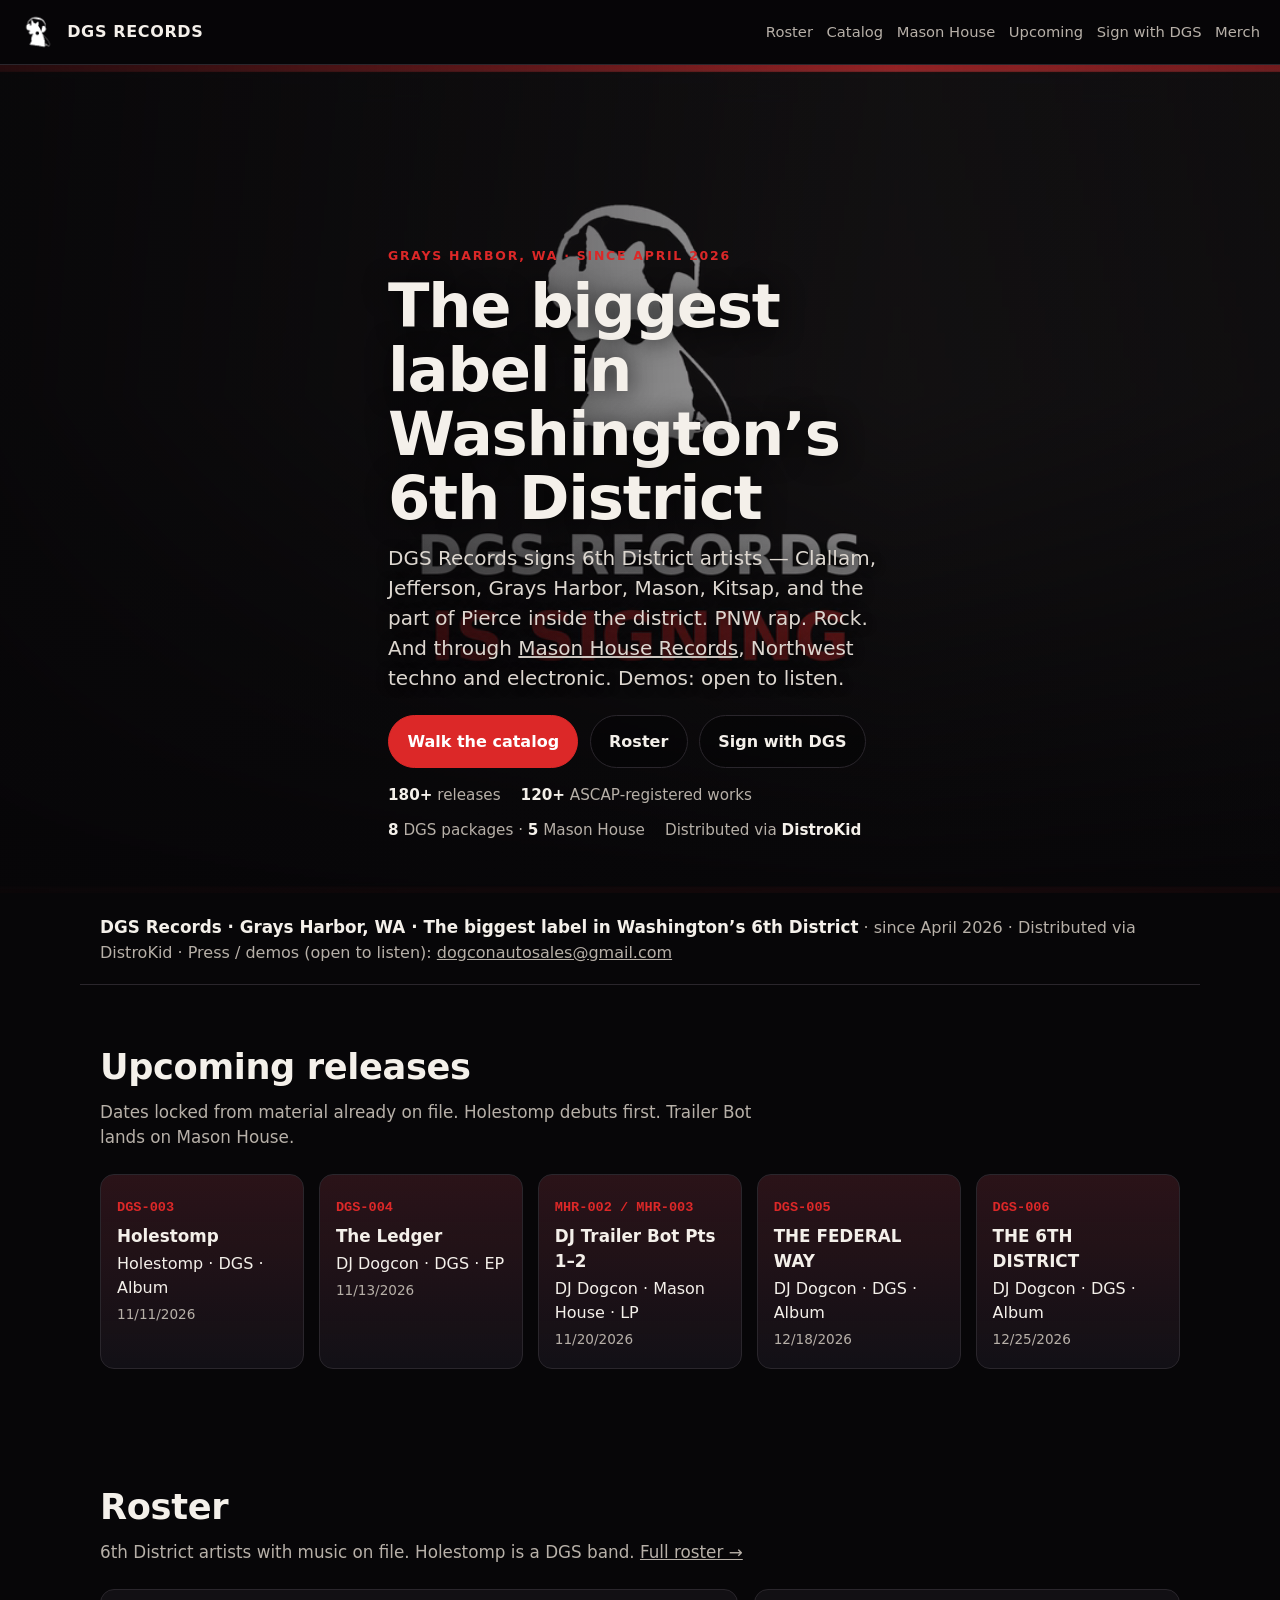
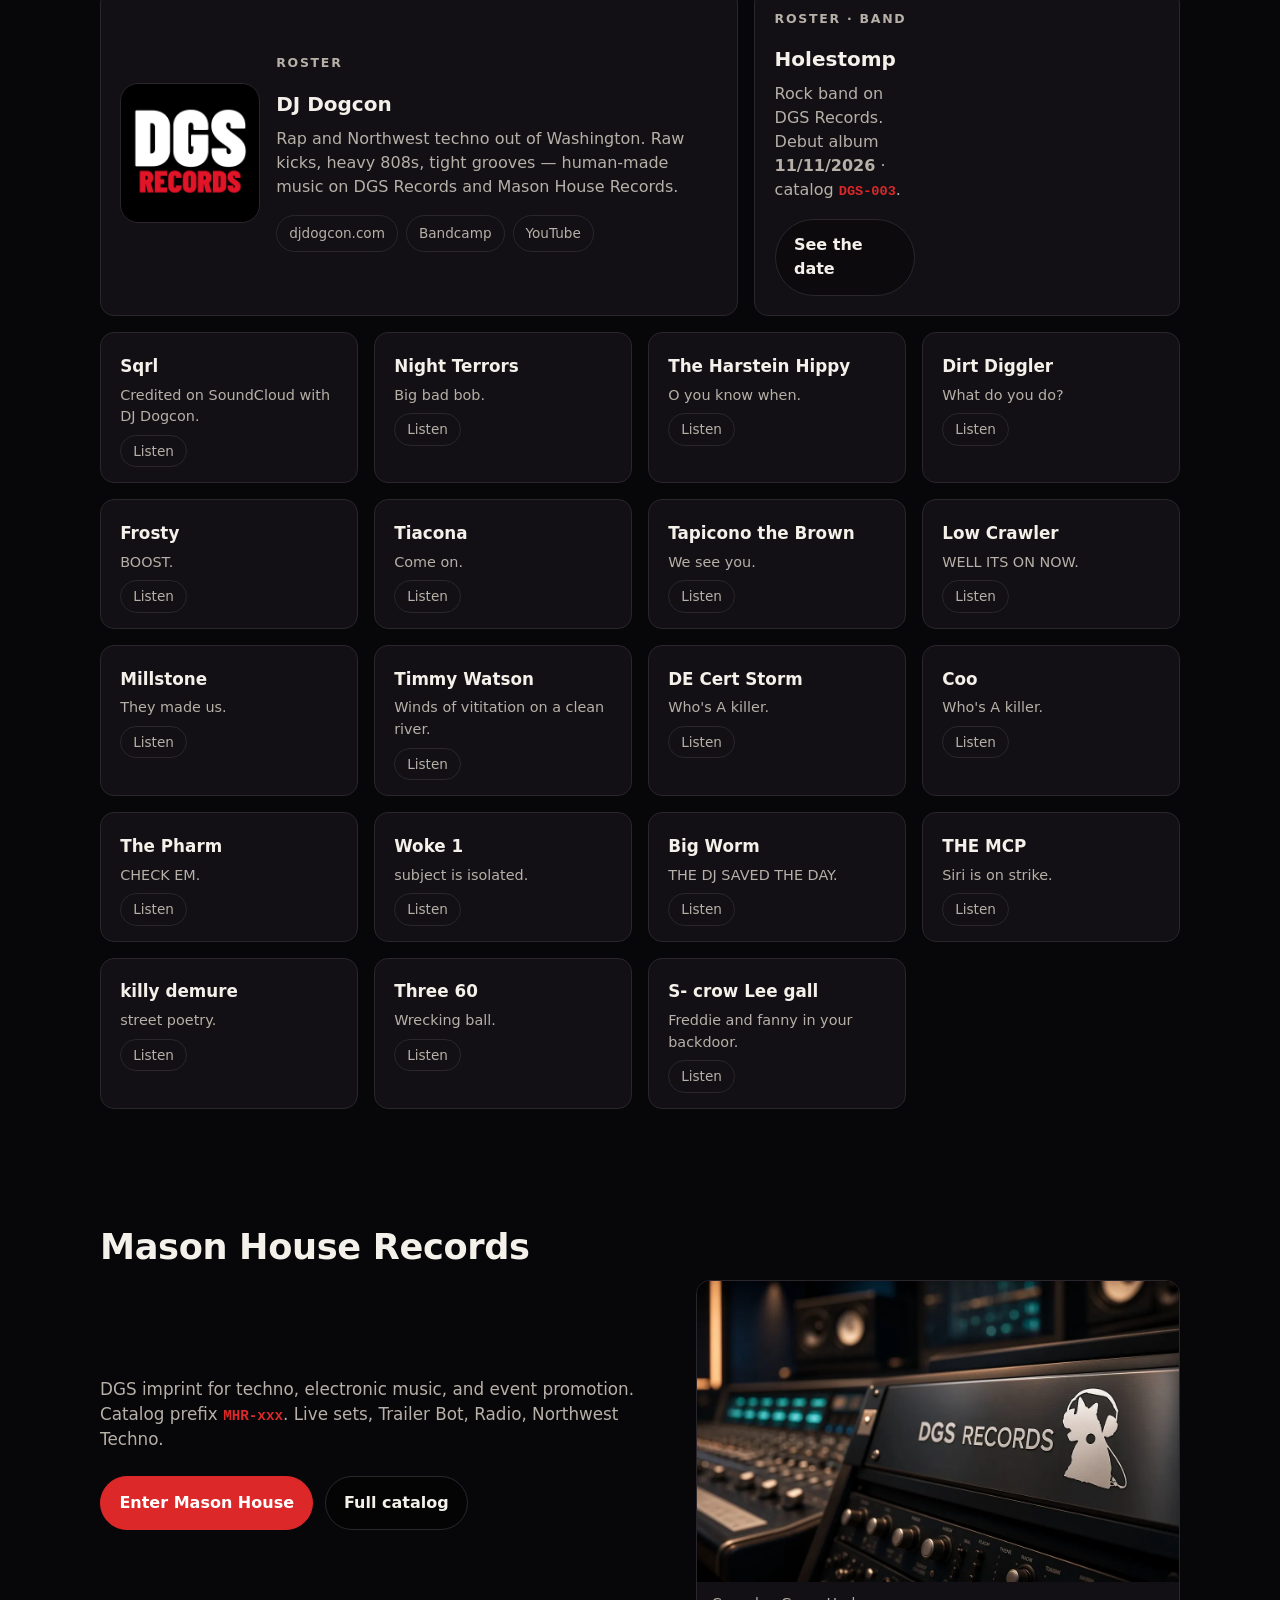
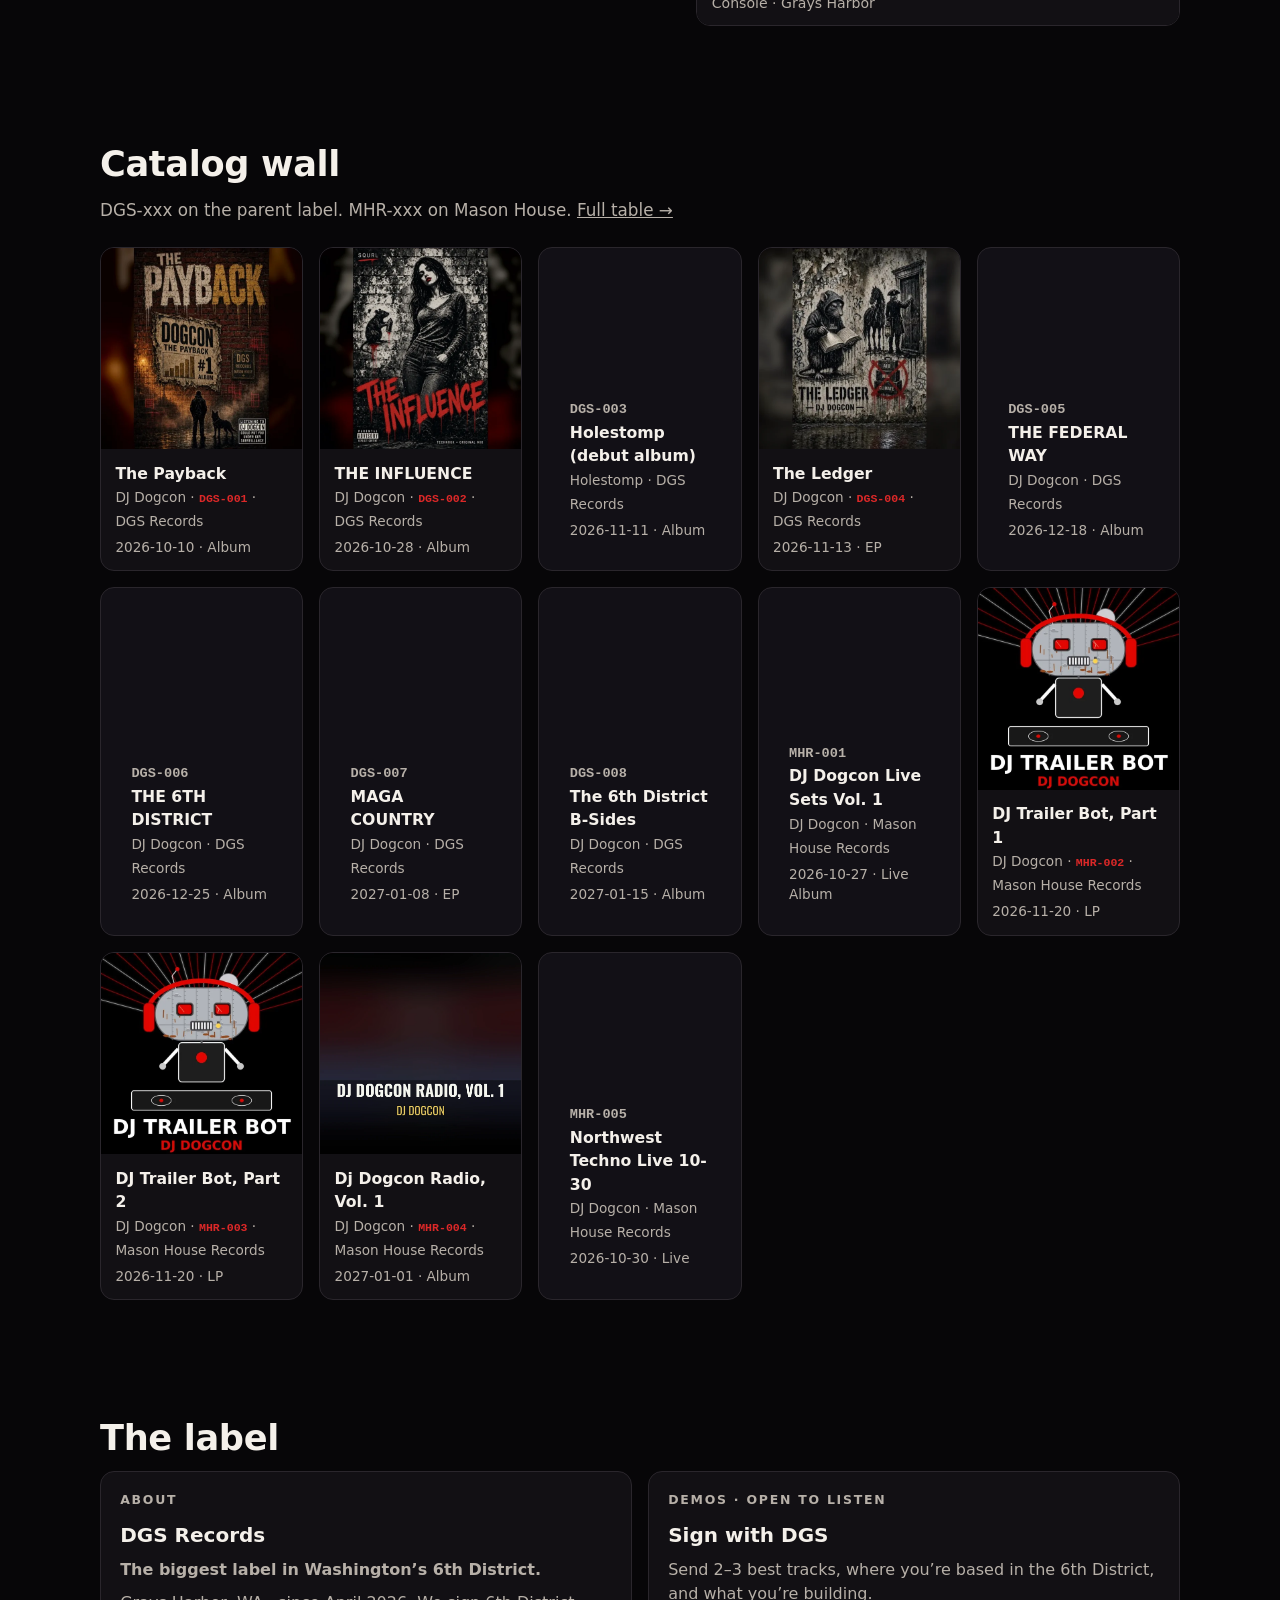
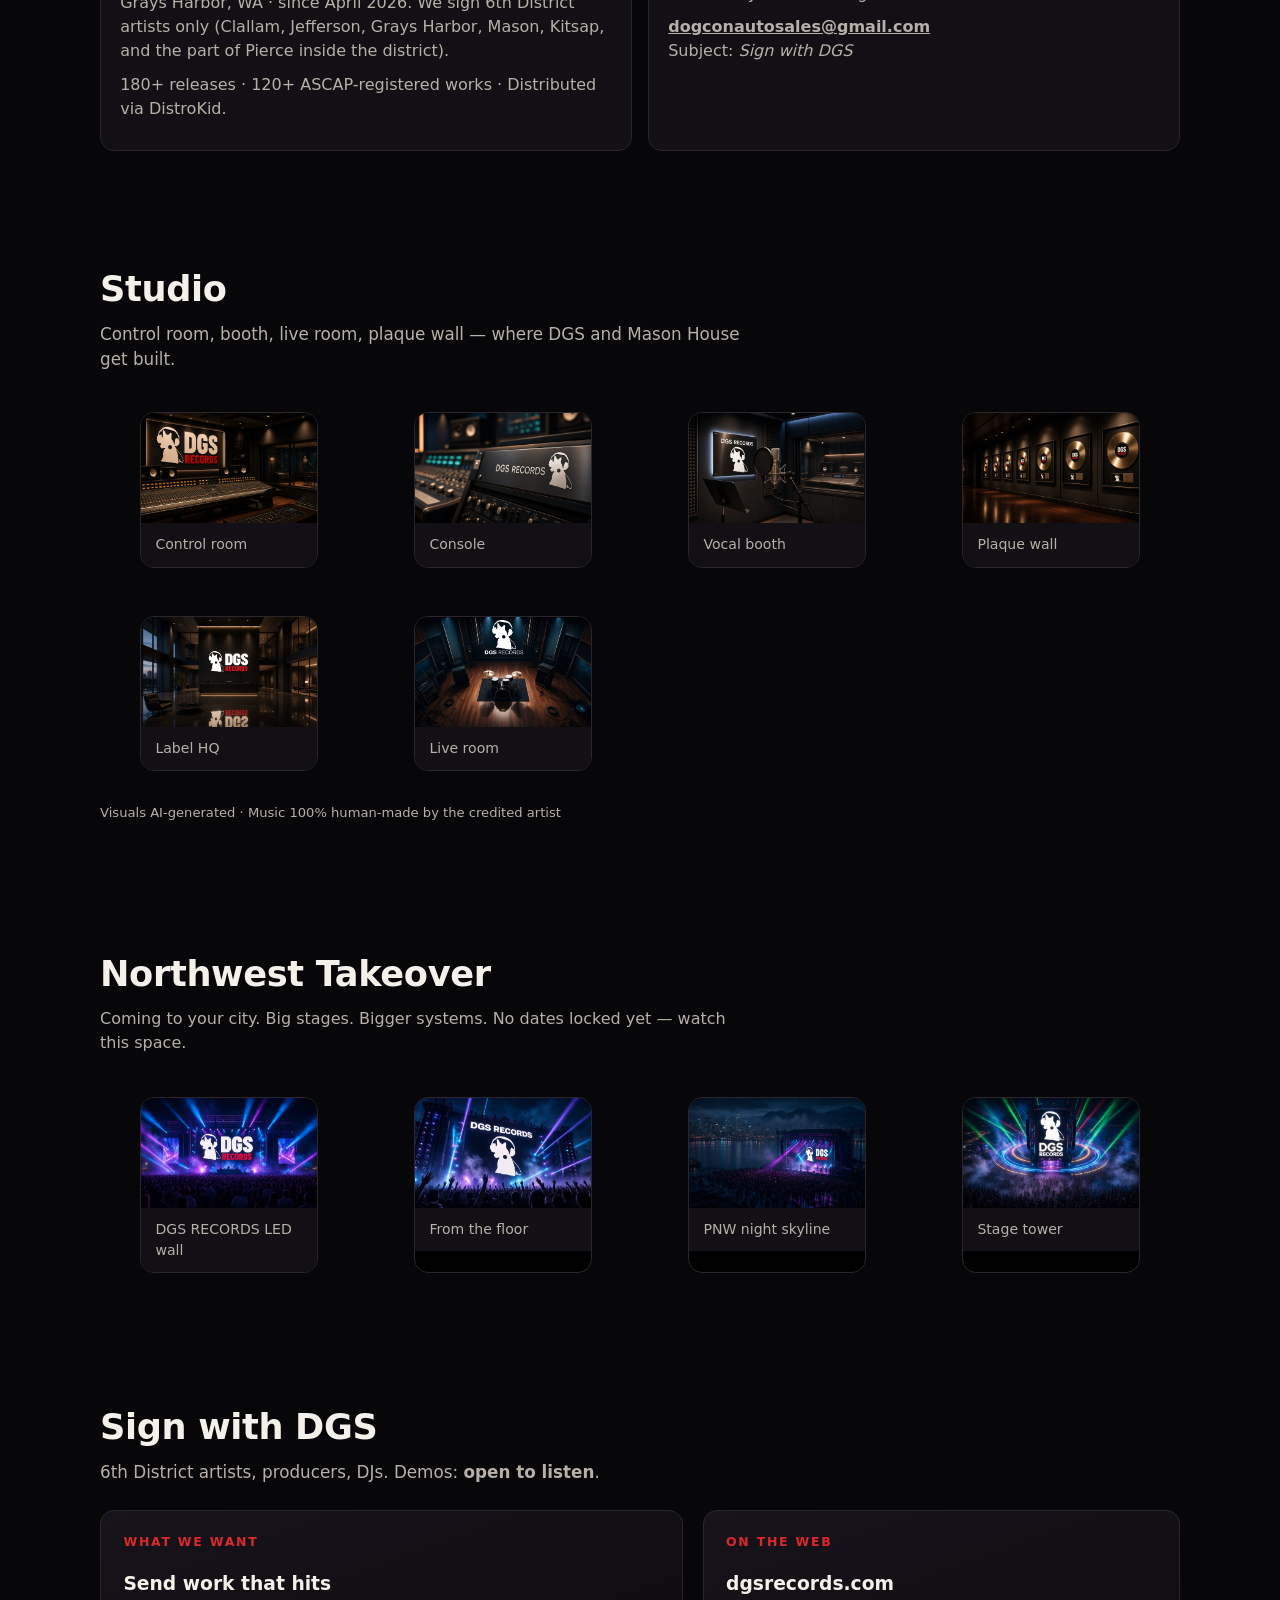
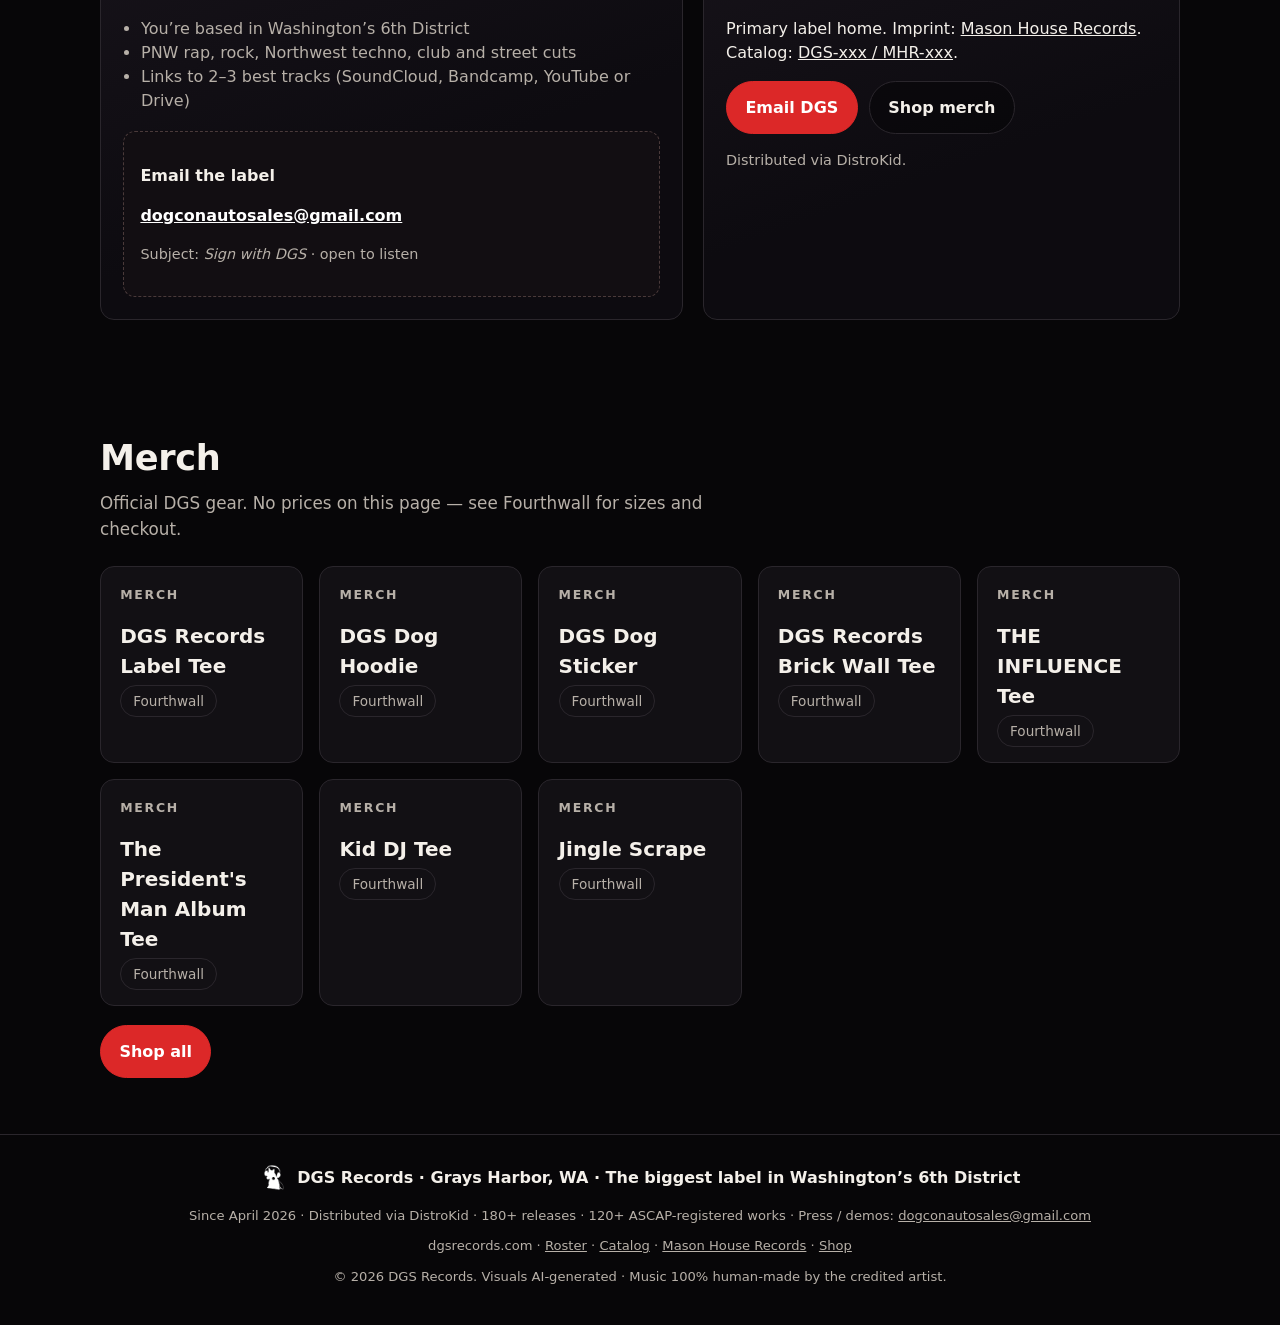
==== index.html @ d3c47e92 "Publish the v6 label site with roster, catalog, and Mason House. Replace the homepage, stylesheet, a" ====
<!doctype html>
<html lang="en">
<head>
<meta charset="utf-8">
<meta name="viewport" content="width=device-width,initial-scale=1">
<title>DGS Records · The Biggest Label in Washington&rsquo;s 6th District</title>
<meta name="description" content="DGS Records · Grays Harbor, WA · The biggest label in Washington's 6th District. Signs 6th District artists. Mason House Records imprint. Distributed via DistroKid. Demos: open to listen.">
<link rel="canonical" href="https://dgsrecords.com/">
<meta name="theme-color" content="#070608">
<link rel="icon" type="image/png" href="assets/brand/favicon.png">
<link rel="apple-touch-icon" href="assets/brand/apple-touch-icon.png">
<meta property="og:type" content="website">
<meta property="og:url" content="https://dgsrecords.com/">
<meta property="og:title" content="DGS Records · The Biggest Label in Washington's 6th District">
<meta property="og:description" content="Grays Harbor, WA. 6th District artists only. 180+ releases · 120+ ASCAP-registered works. Mason House Records imprint. Distributed via DistroKid.">
<meta property="og:image" content="https://dgsrecords.com/assets/studio/studio_01_control_room.webp">
<meta name="twitter:card" content="summary_large_image">
<meta name="twitter:title" content="DGS Records · The Biggest Label in Washington's 6th District">
<meta name="twitter:description" content="Holding down the 6th District. Distributed via DistroKid. Demos: open to listen.">
<meta name="twitter:image" content="https://dgsrecords.com/assets/studio/studio_01_control_room.webp">
<script type="application/ld+json">
{"@context":"https://schema.org","@type":"RecordLabel","name":"DGS Records","url":"https://dgsrecords.com/","logo":"https://dgsrecords.com/assets/brand/logo.png","foundingLocation":{"@type":"Place","name":"Grays Harbor, Washington, USA"},"foundingDate":"2026-04","description":"DGS Records · Grays Harbor, WA · The biggest label in Washington's 6th District. Signs 6th District artists. Distributed via DistroKid.","email":"dogconautosales@gmail.com","sameAs":["https://djdogcon.com/","https://djdogcon.bandcamp.com","https://www.youtube.com/@DJDogcon","https://dj-dogcon-shop.fourthwall.com/"]}
</script>
<link rel="stylesheet" href="style.css">
</head>
<body>
<a class="skip" href="#main">Skip to content</a>
<header class="top">
  <a class="brand" href="index.html#top"><img src="assets/brand/dog_mark.png" width="36" height="40" alt="">DGS RECORDS</a>
  <nav aria-label="Primary">
    <a href="roster.html">Roster</a>
    <a href="index.html#catalog">Catalog</a>
    <a href="mason-house.html">Mason House</a>
    <a href="index.html#upcoming">Upcoming</a>
    <a href="index.html#sign">Sign with DGS</a>
    <a href="index.html#merch">Merch</a>
  </nav>
</header>

<main id="main">
<section class="hero hero-studio" id="top" aria-label="DGS Records studio">
  <div class="hero-media">
    <img class="hero-still" src="assets/studio/studio_01_control_room.webp" alt="DGS Records control room" width="1280" height="720" fetchpriority="high">
    <video class="hero-video" poster="assets/studio/studio_01_control_room.webp" autoplay muted loop playsinline preload="none" aria-hidden="true">
      <source src="assets/hero/DGS_hero_takeover_9s.webm" type="video/webm">
      <source src="assets/hero/DGS_hero_takeover_9s.mp4" type="video/mp4">
    </video>
  </div>
  <div class="hero-shade"></div>
  <div class="hero-inner">
    <p class="kicker">Grays Harbor, WA · Since April 2026</p>
    <h1>The biggest label in Washington&rsquo;s 6th District</h1>
    <p class="lede">DGS Records signs 6th District artists — Clallam, Jefferson, Grays Harbor, Mason, Kitsap, and the part of Pierce inside the district. PNW rap. Rock. And through <a href="mason-house.html" style="color:inherit;text-decoration:underline">Mason House Records</a>, Northwest techno and electronic. Demos: open to listen.</p>
    <div class="btns">
      <a class="btn red" href="#catalog">Walk the catalog</a>
      <a class="btn" href="roster.html">Roster</a>
      <a class="btn" href="#sign">Sign with DGS</a>
    </div>
    <div class="stat-row">
      <span><b>180+</b> releases</span>
      <span><b>120+</b> ASCAP-registered works</span>
      <span><b>8</b> DGS packages · <b>5</b> Mason House</span>
      <span>Distributed via <b>DistroKid</b></span>
    </div>
  </div>
</section>

<p class="about-bar" id="about"><strong>DGS Records · Grays Harbor, WA · The biggest label in Washington&rsquo;s 6th District</strong> · since April 2026 · Distributed via DistroKid · Press / demos (open to listen): <a href="mailto:dogconautosales@gmail.com">dogconautosales@gmail.com</a></p>

<section id="upcoming">
  <h2 class="presence">Upcoming releases</h2>
  <p class="sub-big">Dates locked from material already on file. Holestomp debuts first. Trailer Bot lands on Mason House.</p>
  <div class="up-strip">
    <div class="up-card">
      <span class="cat-badge">DGS-003</span>
      <strong>Holestomp</strong>
      <span>Holestomp · DGS · Album</span>
      <span class="date">11/11/2026</span>
    </div>
    <div class="up-card">
      <span class="cat-badge">DGS-004</span>
      <strong>The Ledger</strong>
      <span>DJ Dogcon · DGS · EP</span>
      <span class="date">11/13/2026</span>
    </div>
    <div class="up-card">
      <span class="cat-badge">MHR-002 / MHR-003</span>
      <strong>DJ Trailer Bot Pts 1–2</strong>
      <span>DJ Dogcon · Mason House · LP</span>
      <span class="date">11/20/2026</span>
    </div>
    <div class="up-card">
      <span class="cat-badge">DGS-005</span>
      <strong>THE FEDERAL WAY</strong>
      <span>DJ Dogcon · DGS · Album</span>
      <span class="date">12/18/2026</span>
    </div>
    <div class="up-card">
      <span class="cat-badge">DGS-006</span>
      <strong>THE 6TH DISTRICT</strong>
      <span>DJ Dogcon · DGS · Album</span>
      <span class="date">12/25/2026</span>
    </div>
  </div>
</section>

<section id="roster">
  <h2 class="presence">Roster</h2>
  <p class="sub-big">6th District artists with music on file. Holestomp is a DGS band. <a href="roster.html">Full roster →</a></p>
  <div class="grid artists">
    <article class="card artist-feat">
      <img class="avatar" src="assets/brand/logo_dgs_records.png" width="140" height="140" alt="DGS Records mark">
      <div>
        <p class="kicker">Roster</p>
        <h3>DJ Dogcon</h3>
        <p>Rap and Northwest techno out of Washington. Raw kicks, heavy 808s, tight grooves — human-made music on DGS Records and Mason House Records.</p>
        <div class="chips">
          <a class="chip" href="https://djdogcon.com/" target="_blank" rel="noopener">djdogcon.com</a>
          <a class="chip" href="https://djdogcon.bandcamp.com" target="_blank" rel="noopener">Bandcamp</a>
          <a class="chip" href="https://www.youtube.com/@DJDogcon" target="_blank" rel="noopener">YouTube</a>
        </div>
      </div>
    </article>
    <article class="card artist-feat">
      <div>
        <p class="kicker">Roster · Band</p>
        <h3>Holestomp</h3>
        <p>Rock band on DGS Records. Debut album <strong>11/11/2026</strong> · catalog <code>DGS-003</code>.</p>
        <a class="btn" href="#upcoming">See the date</a>
      </div>
    </article>
  </div>
  <div class="roster-grid" style="margin-top:1rem">
    <article class="card roster-mini">
      <h3>Sqrl</h3>
      <p class="track">Credited on SoundCloud with DJ Dogcon.</p>
      <a class="chip" href="https://soundcloud.com/dogconleon/aint-no-party-like-a-dogcon" target="_blank" rel="noopener">Listen</a>
    </article>
    <article class="card roster-mini">
      <h3>Night Terrors</h3>
      <p class="track">Big bad bob.</p>
      <a class="chip" href="https://soundcloud.com/dogconleon/big-bad-bob" target="_blank" rel="noopener">Listen</a>
    </article>
    <article class="card roster-mini">
      <h3>The Harstein Hippy</h3>
      <p class="track">O you know when.</p>
      <a class="chip" href="https://soundcloud.com/dogconleon/o-you-know-when" target="_blank" rel="noopener">Listen</a>
    </article>
    <article class="card roster-mini">
      <h3>Dirt Diggler</h3>
      <p class="track">What do you do?</p>
      <a class="chip" href="https://soundcloud.com/dogconleon/what-do-you-do" target="_blank" rel="noopener">Listen</a>
    </article>
    <article class="card roster-mini">
      <h3>Frosty</h3>
      <p class="track">BOOST.</p>
      <a class="chip" href="https://soundcloud.com/dogconleon/boost" target="_blank" rel="noopener">Listen</a>
    </article>
    <article class="card roster-mini">
      <h3>Tiacona</h3>
      <p class="track">Come on.</p>
      <a class="chip" href="https://soundcloud.com/dogconleon/come-on" target="_blank" rel="noopener">Listen</a>
    </article>
    <article class="card roster-mini">
      <h3>Tapicono the Brown</h3>
      <p class="track">We see you.</p>
      <a class="chip" href="https://soundcloud.com/dogconleon/ive-watched-as-society-has" target="_blank" rel="noopener">Listen</a>
    </article>
    <article class="card roster-mini">
      <h3>Low Crawler</h3>
      <p class="track">WELL ITS ON NOW.</p>
      <a class="chip" href="https://soundcloud.com/dogconleon/well-its-on-now" target="_blank" rel="noopener">Listen</a>
    </article>
    <article class="card roster-mini">
      <h3>Millstone</h3>
      <p class="track">They made us.</p>
      <a class="chip" href="https://soundcloud.com/dogconleon/they-made-us" target="_blank" rel="noopener">Listen</a>
    </article>
    <article class="card roster-mini">
      <h3>Timmy Watson</h3>
      <p class="track">Winds of vititation on a clean river.</p>
      <a class="chip" href="https://soundcloud.com/dogconleon/winds-of-vititation-on-a-clean" target="_blank" rel="noopener">Listen</a>
    </article>
    <article class="card roster-mini">
      <h3>DE Cert Storm</h3>
      <p class="track">Who's A killer.</p>
      <a class="chip" href="https://soundcloud.com/dogconleon/who-s-a-killer" target="_blank" rel="noopener">Listen</a>
    </article>
    <article class="card roster-mini">
      <h3>Coo</h3>
      <p class="track">Who's A killer.</p>
      <a class="chip" href="https://soundcloud.com/dogconleon/who-s-a-killer" target="_blank" rel="noopener">Listen</a>
    </article>
    <article class="card roster-mini">
      <h3>The Pharm</h3>
      <p class="track">CHECK EM.</p>
      <a class="chip" href="https://soundcloud.com/dogconleon/check-em" target="_blank" rel="noopener">Listen</a>
    </article>
    <article class="card roster-mini">
      <h3>Woke 1</h3>
      <p class="track">subject is isolated.</p>
      <a class="chip" href="https://soundcloud.com/dogconleon/subject-is-isolated" target="_blank" rel="noopener">Listen</a>
    </article>
    <article class="card roster-mini">
      <h3>Big Worm</h3>
      <p class="track">THE DJ SAVED THE DAY.</p>
      <a class="chip" href="https://soundcloud.com/dogconleon/the-dj-saved-the-day" target="_blank" rel="noopener">Listen</a>
    </article>
    <article class="card roster-mini">
      <h3>THE MCP</h3>
      <p class="track">Siri is on strike.</p>
      <a class="chip" href="https://soundcloud.com/dogconleon/siri-is-on-strike" target="_blank" rel="noopener">Listen</a>
    </article>
    <article class="card roster-mini">
      <h3>killy demure</h3>
      <p class="track">street poetry.</p>
      <a class="chip" href="https://soundcloud.com/dogconleon/street-poetry" target="_blank" rel="noopener">Listen</a>
    </article>
    <article class="card roster-mini">
      <h3>Three 60</h3>
      <p class="track">Wrecking ball.</p>
      <a class="chip" href="https://soundcloud.com/dogconleon/wrecking-ball" target="_blank" rel="noopener">Listen</a>
    </article>
    <article class="card roster-mini">
      <h3>S- crow Lee gall</h3>
      <p class="track">Freddie and fanny in your backdoor.</p>
      <a class="chip" href="https://soundcloud.com/dogconleon/freddie-and-fanny-in-your" target="_blank" rel="noopener">Listen</a>
    </article>
  </div>
</section>

<section id="mason-house-teaser">
  <h2 class="presence">Mason House Records</h2>
  <div class="mhr-banner">
    <div>
      <p class="sub-big">DGS imprint for techno, electronic music, and event promotion. Catalog prefix <code>MHR-xxx</code>. Live sets, Trailer Bot, Radio, Northwest Techno.</p>
      <div class="btns">
        <a class="btn red" href="mason-house.html">Enter Mason House</a>
        <a class="btn" href="catalog.html">Full catalog</a>
      </div>
    </div>
    <figure class="shot" style="margin:0"><img src="assets/studio/studio_02_console.webp" width="1280" height="720" alt="DGS / Mason House console" loading="lazy"><figcaption>Console · Grays Harbor</figcaption></figure>
  </div>
</section>

<section id="catalog">
  <h2 class="presence">Catalog wall</h2>
  <p class="sub-big">DGS-xxx on the parent label. MHR-xxx on Mason House. <a href="catalog.html">Full table →</a></p>
  <div class="catalog-wall">
    <a class="release" href="https://djdogcon.com/" target="_blank" rel="noopener">
      <img src="assets/releases/the_payback.webp" width="600" height="600" alt="The Payback cover" loading="lazy">
      <div class="meta"><strong>The Payback</strong><span>DJ Dogcon · <code>DGS-001</code> · DGS Records</span><span class="date">2026-10-10 · Album</span></div>
    </a>
    <a class="release" href="https://djdogcon.com/" target="_blank" rel="noopener">
      <img src="assets/releases/the_influence.webp" width="600" height="600" alt="THE INFLUENCE cover" loading="lazy">
      <div class="meta"><strong>THE INFLUENCE</strong><span>DJ Dogcon · <code>DGS-002</code> · DGS Records</span><span class="date">2026-10-28 · Album</span></div>
    </a>
    <div class="release release-text">
      <div class="meta"><span class="cat-badge">DGS-003</span><strong>Holestomp (debut album)</strong><span>Holestomp · DGS Records</span><span class="date">2026-11-11 · Album</span></div>
    </div>
    <a class="release" href="https://djdogcon.com/" target="_blank" rel="noopener">
      <img src="assets/releases/the_ledger.webp" width="600" height="600" alt="The Ledger cover" loading="lazy">
      <div class="meta"><strong>The Ledger</strong><span>DJ Dogcon · <code>DGS-004</code> · DGS Records</span><span class="date">2026-11-13 · EP</span></div>
    </a>
    <div class="release release-text">
      <div class="meta"><span class="cat-badge">DGS-005</span><strong>THE FEDERAL WAY</strong><span>DJ Dogcon · DGS Records</span><span class="date">2026-12-18 · Album</span></div>
    </div>
    <div class="release release-text">
      <div class="meta"><span class="cat-badge">DGS-006</span><strong>THE 6TH DISTRICT</strong><span>DJ Dogcon · DGS Records</span><span class="date">2026-12-25 · Album</span></div>
    </div>
    <div class="release release-text">
      <div class="meta"><span class="cat-badge">DGS-007</span><strong>MAGA COUNTRY</strong><span>DJ Dogcon · DGS Records</span><span class="date">2027-01-08 · EP</span></div>
    </div>
    <div class="release release-text">
      <div class="meta"><span class="cat-badge">DGS-008</span><strong>The 6th District B-Sides</strong><span>DJ Dogcon · DGS Records</span><span class="date">2027-01-15 · Album</span></div>
    </div>
    <div class="release release-text">
      <div class="meta"><span class="cat-badge">MHR-001</span><strong>DJ Dogcon Live Sets Vol. 1</strong><span>DJ Dogcon · Mason House Records</span><span class="date">2026-10-27 · Live Album</span></div>
    </div>
    <a class="release" href="https://djdogcon.com/" target="_blank" rel="noopener">
      <img src="assets/releases/trailer_bot.webp" width="600" height="600" alt="DJ Trailer Bot, Part 1 cover" loading="lazy">
      <div class="meta"><strong>DJ Trailer Bot, Part 1</strong><span>DJ Dogcon · <code>MHR-002</code> · Mason House Records</span><span class="date">2026-11-20 · LP</span></div>
    </a>
    <a class="release" href="https://djdogcon.com/" target="_blank" rel="noopener">
      <img src="assets/releases/trailer_bot.webp" width="600" height="600" alt="DJ Trailer Bot, Part 2 cover" loading="lazy">
      <div class="meta"><strong>DJ Trailer Bot, Part 2</strong><span>DJ Dogcon · <code>MHR-003</code> · Mason House Records</span><span class="date">2026-11-20 · LP</span></div>
    </a>
    <a class="release" href="https://djdogcon.com/" target="_blank" rel="noopener">
      <img src="assets/releases/radio_vol1.webp" width="600" height="600" alt="Dj Dogcon Radio, Vol. 1 cover" loading="lazy">
      <div class="meta"><strong>Dj Dogcon Radio, Vol. 1</strong><span>DJ Dogcon · <code>MHR-004</code> · Mason House Records</span><span class="date">2027-01-01 · Album</span></div>
    </a>
    <div class="release release-text">
      <div class="meta"><span class="cat-badge">MHR-005</span><strong>Northwest Techno Live 10-30</strong><span>DJ Dogcon · Mason House Records</span><span class="date">2026-10-30 · Live</span></div>
    </div>
  </div>
</section>

<section id="label">
  <h2 class="presence">The label</h2>
  <div class="proof">
    <div class="card">
      <p class="kicker">About</p>
      <h3>DGS Records</h3>
      <p><strong>The biggest label in Washington&rsquo;s 6th District.</strong></p>
      <p>Grays Harbor, WA · since April 2026. We sign 6th District artists only (Clallam, Jefferson, Grays Harbor, Mason, Kitsap, and the part of Pierce inside the district).</p>
      <p>180+ releases · 120+ ASCAP-registered works · Distributed via DistroKid.</p>
    </div>
    <div class="card">
      <p class="kicker">Demos · open to listen</p>
      <h3>Sign with DGS</h3>
      <p>Send 2–3 best tracks, where you&rsquo;re based in the 6th District, and what you&rsquo;re building.</p>
      <p><a href="mailto:dogconautosales@gmail.com?subject=Sign%20with%20DGS"><strong>dogconautosales@gmail.com</strong></a><br>Subject: <em>Sign with DGS</em></p>
    </div>
  </div>
</section>

<section id="studio">
  <h2 class="presence">Studio</h2>
  <p class="sub-big">Control room, booth, live room, plaque wall — where DGS and Mason House get built.</p>
  <div class="grid studio-grid">
    <figure class="shot"><img src="assets/studio/studio_01_control_room.webp" width="1280" height="720" alt="DGS Records control room" loading="lazy"><figcaption>Control room</figcaption></figure>
    <figure class="shot"><img src="assets/studio/studio_02_console.webp" width="1280" height="720" alt="Mixing console" loading="lazy"><figcaption>Console</figcaption></figure>
    <figure class="shot"><img src="assets/studio/studio_03_vocal_booth.webp" width="1280" height="720" alt="Vocal booth" loading="lazy"><figcaption>Vocal booth</figcaption></figure>
    <figure class="shot"><img src="assets/studio/studio_04_plaque_wall.webp" width="1280" height="720" alt="Plaque wall" loading="lazy"><figcaption>Plaque wall</figcaption></figure>
    <figure class="shot"><img src="assets/studio/studio_05_label_hq.webp" width="1280" height="720" alt="Label HQ" loading="lazy"><figcaption>Label HQ</figcaption></figure>
    <figure class="shot"><img src="assets/studio/studio_06_live_room.webp" width="1280" height="720" alt="Live room" loading="lazy"><figcaption>Live room</figcaption></figure>
  </div>
  <p class="tiny note" style="margin-top:1rem">Visuals AI-generated · Music 100% human-made by the credited artist</p>
</section>

<section id="shows">
  <h2>Northwest Takeover</h2>
  <p class="sub">Coming to your city. Big stages. Bigger systems. No dates locked yet — watch this space.</p>
  <div class="grid show-grid">
    <figure class="shot"><img src="assets/stage/stage_01_led_wall.webp" width="960" height="540" alt="DGS RECORDS LED wall" loading="lazy"><figcaption>DGS RECORDS LED wall</figcaption></figure>
    <figure class="shot"><img src="assets/stage/stage_02_crowd_up.webp" width="960" height="540" alt="Crowd looking up at DGS stage" loading="lazy"><figcaption>From the floor</figcaption></figure>
    <figure class="shot"><img src="assets/stage/stage_03_pnw_skyline.webp" width="960" height="540" alt="PNW night skyline" loading="lazy"><figcaption>PNW night skyline</figcaption></figure>
    <figure class="shot"><img src="assets/stage/stage_04_tower.webp" width="960" height="540" alt="Stage tower" loading="lazy"><figcaption>Stage tower</figcaption></figure>
  </div>
</section>

<section id="sign">
  <h2 class="presence">Sign with DGS</h2>
  <p class="sub-big">6th District artists, producers, DJs. Demos: <strong>open to listen</strong>.</p>
  <div class="sign">
    <div class="sign-panel">
      <p class="kicker">What we want</p>
      <h3>Send work that hits</h3>
      <ul>
        <li>You&rsquo;re based in Washington&rsquo;s 6th District</li>
        <li>PNW rap, rock, Northwest techno, club and street cuts</li>
        <li>Links to 2–3 best tracks (SoundCloud, Bandcamp, YouTube or Drive)</li>
      </ul>
      <div class="contact-box">
        <p><strong>Email the label</strong></p>
        <p><a href="mailto:dogconautosales@gmail.com?subject=Sign%20with%20DGS">dogconautosales@gmail.com</a></p>
        <p class="note">Subject: <em>Sign with DGS</em> · open to listen</p>
      </div>
    </div>
    <div class="sign-panel">
      <p class="kicker">On the web</p>
      <h3>dgsrecords.com</h3>
      <p>Primary label home. Imprint: <a href="mason-house.html">Mason House Records</a>. Catalog: <a href="catalog.html">DGS-xxx / MHR-xxx</a>.</p>
      <div class="btns">
        <a class="btn red" href="mailto:dogconautosales@gmail.com?subject=Sign%20with%20DGS">Email DGS</a>
        <a class="btn" href="https://dj-dogcon-shop.fourthwall.com/collections/all" target="_blank" rel="noopener">Shop merch</a>
      </div>
      <p class="note" style="margin-top:1rem">Distributed via DistroKid.</p>
    </div>
  </div>
</section>

<section id="merch">
  <h2 class="presence">Merch</h2>
  <p class="sub-big">Official DGS gear. No prices on this page — see Fourthwall for sizes and checkout.</p>
  <div class="merch-grid">
    <a class="card merch-card" href="https://dj-dogcon-shop.fourthwall.com/products/dgs-records-label-tee" target="_blank" rel="noopener">
      <p class="kicker">Merch</p>
      <h3>DGS Records Label Tee</h3>
      <span class="chip">Fourthwall</span>
    </a>
    <a class="card merch-card" href="https://dj-dogcon-shop.fourthwall.com/products/dgs-dog-hoodie" target="_blank" rel="noopener">
      <p class="kicker">Merch</p>
      <h3>DGS Dog Hoodie</h3>
      <span class="chip">Fourthwall</span>
    </a>
    <a class="card merch-card" href="https://dj-dogcon-shop.fourthwall.com/products/dgs-dog-sticker" target="_blank" rel="noopener">
      <p class="kicker">Merch</p>
      <h3>DGS Dog Sticker</h3>
      <span class="chip">Fourthwall</span>
    </a>
    <a class="card merch-card" href="https://dj-dogcon-shop.fourthwall.com/products/dgs-records-brick-wall-tee" target="_blank" rel="noopener">
      <p class="kicker">Merch</p>
      <h3>DGS Records Brick Wall Tee</h3>
      <span class="chip">Fourthwall</span>
    </a>
    <a class="card merch-card" href="https://dj-dogcon-shop.fourthwall.com/products/the-influence-tee" target="_blank" rel="noopener">
      <p class="kicker">Merch</p>
      <h3>THE INFLUENCE Tee</h3>
      <span class="chip">Fourthwall</span>
    </a>
    <a class="card merch-card" href="https://dj-dogcon-shop.fourthwall.com/products/the-presidents-man-album-tee" target="_blank" rel="noopener">
      <p class="kicker">Merch</p>
      <h3>The President's Man Album Tee</h3>
      <span class="chip">Fourthwall</span>
    </a>
    <a class="card merch-card" href="https://dj-dogcon-shop.fourthwall.com/products/kid-dj-tee" target="_blank" rel="noopener">
      <p class="kicker">Merch</p>
      <h3>Kid DJ Tee</h3>
      <span class="chip">Fourthwall</span>
    </a>
    <a class="card merch-card" href="https://dj-dogcon-shop.fourthwall.com/products/jingle-scrape" target="_blank" rel="noopener">
      <p class="kicker">Merch</p>
      <h3>Jingle Scrape</h3>
      <span class="chip">Fourthwall</span>
    </a>
  </div>
  <div class="btns" style="margin-top:1.2rem">
    <a class="btn red" href="https://dj-dogcon-shop.fourthwall.com/collections/all" target="_blank" rel="noopener">Shop all</a>
  </div>
</section>
</main>
<footer>
  <div class="foot-inner">
    <div class="foot-brand"><img src="assets/brand/dog_mark.png" width="28" height="31" alt="">DGS Records · Grays Harbor, WA · The biggest label in Washington&rsquo;s 6th District</div>
    <div class="tiny">Since April 2026 · Distributed via DistroKid · 180+ releases · 120+ ASCAP-registered works · Press / demos: <a href="mailto:dogconautosales@gmail.com">dogconautosales@gmail.com</a></div>
    <div class="tiny">dgsrecords.com · <a href="roster.html">Roster</a> · <a href="catalog.html">Catalog</a> · <a href="mason-house.html">Mason House Records</a> · <a href="https://dj-dogcon-shop.fourthwall.com/collections/all" target="_blank" rel="noopener">Shop</a></div>
    <div class="tiny">© 2026 DGS Records. Visuals AI-generated · Music 100% human-made by the credited artist.</div>
  </div>
</footer>
<script>
(function(){
  var v=document.querySelector('.hero-video');
  var still=document.querySelector('.hero-still');
  if(!v){return;}
  var reduce=window.matchMedia&&window.matchMedia('(prefers-reduced-motion: reduce)').matches;
  if(reduce){v.removeAttribute('autoplay');v.pause();v.hidden=true;return;}
  function showVid(){v.style.opacity='1'; if(still) still.style.opacity='0';}
  v.style.opacity='0';
  v.style.transition='opacity .5s ease';
  if(still){still.style.transition='opacity .5s ease';}
  v.addEventListener('playing', showVid);
  v.addEventListener('error', function(){v.hidden=true;});
  var p=v.play(); if(p&&p.catch) p.catch(function(){});
})();
</script>
</body>
</html>
---- style.css ----
:root{
  --bg:#070608;--panel:#121014;--ink:#f4f0ea;--muted:#b7b0a8;--red:#dc2828;--line:#2a262c;
  --max:1120px;--radius:14px;
}
*{box-sizing:border-box}html{scroll-behavior:smooth}
body{margin:0;font-family:system-ui,-apple-system,Segoe UI,Roboto,Helvetica,Arial,sans-serif;background:var(--bg);color:var(--ink);line-height:1.5}
img{max-width:100%;height:auto;display:block}
a{color:inherit}
.skip{position:absolute;left:-999px;top:auto;width:1px;height:1px;overflow:hidden}
.skip:focus{left:1rem;top:1rem;width:auto;height:auto;padding:.6rem 1rem;background:var(--red);z-index:100;border-radius:8px}
.top{position:sticky;top:0;z-index:50;display:flex;align-items:center;justify-content:space-between;gap:1rem;padding:.75rem 1.25rem;background:rgba(7,6,8,.92);backdrop-filter:blur(10px);border-bottom:1px solid var(--line)}
.brand{display:flex;align-items:center;gap:.7rem;text-decoration:none;font-weight:800;letter-spacing:.04em}
.brand img{width:36px;height:40px;object-fit:contain}
nav{display:flex;flex-wrap:wrap;gap:.85rem;font-size:.92rem}
nav a{text-decoration:none;color:var(--muted)}nav a:hover,nav a:focus{color:var(--ink)}

/* Full-bleed hero: edge to edge, no boxed frame */
.hero{
  position:relative;
  width:100%;
  margin:0;
  min-height:min(92vh,920px);
  display:grid;
  align-items:end;
  overflow:hidden;
  border:0;
  border-radius:0;
  padding:0;
  background:#000;
}
.hero-media{
  position:absolute;inset:0;z-index:0;
  width:100%;height:100%;
  background:#000 url('assets/hero/hero_nologo_1920x1080.webp') center/cover no-repeat;
}
.hero-media .hero-still{display:none} /* CSS background is the still; avoids img letterboxing */
.hero-media video{
  position:absolute;inset:0;
  width:100%!important;height:100%!important;
  max-width:none!important;max-height:none!important;
  object-fit:cover;object-position:center 40%;
  display:block;border:0;
}
.hero-shade{
  position:absolute;inset:0;z-index:1;
  background:
    linear-gradient(90deg,rgba(7,6,8,.82) 0%,rgba(7,6,8,.45) 42%,rgba(7,6,8,.15) 70%,rgba(7,6,8,.35) 100%),
    linear-gradient(180deg,rgba(7,6,8,.2) 0%,rgba(7,6,8,.15) 40%,rgba(7,6,8,.92) 100%);
}
.hero-inner{
  position:relative;z-index:2;
  width:min(var(--max),100%);
  margin:0 auto;
  padding:6rem 1.25rem 3.2rem;
  max-width:34rem; /* keep copy on the dark left, clear of stage center */
}
.kicker{color:var(--red);font-weight:700;letter-spacing:.14em;text-transform:uppercase;font-size:.78rem;margin:0 0 .6rem}
.hero h1{
  font-size:clamp(2rem,5.2vw,3.4rem);
  line-height:1.02;
  margin:0 0 .75rem;
  letter-spacing:-.02em;
  text-shadow:0 2px 24px rgba(0,0,0,.75);
}
.hero .lede{max-width:32rem;color:#ddd7d0;font-size:1.05rem;margin:0 0 1.4rem;text-shadow:0 1px 12px rgba(0,0,0,.65)}
.btns{display:flex;flex-wrap:wrap;gap:.7rem}
.btn{display:inline-flex;align-items:center;justify-content:center;gap:.4rem;padding:.85rem 1.15rem;border-radius:999px;border:1px solid var(--line);text-decoration:none;font-weight:700;background:rgba(0,0,0,.35);color:var(--ink)}
.btn:hover,.btn:focus{border-color:#555}
.btn.red{background:var(--red);border-color:var(--red);color:#fff}
.btn.red:hover,.btn.red:focus{filter:brightness(1.08)}
section{width:min(var(--max),100%);margin:0 auto;padding:3.5rem 1.25rem}
section h2{font-size:clamp(1.6rem,3vw,2.2rem);margin:0 0 .4rem;letter-spacing:-.01em}
.sub{color:var(--muted);max-width:40rem;margin:0 0 1.6rem}
.grid{display:grid;gap:1rem}
.artists{grid-template-columns:1.2fr .8fr}
.card{background:var(--panel);border:1px solid var(--line);border-radius:var(--radius);padding:1.2rem;overflow:hidden}
.card h3{margin:.2rem 0 .5rem;font-size:1.25rem}
.card p{margin:0 0 1rem;color:var(--muted)}
.artist-feat{display:grid;gap:1rem;align-items:center}
@media(min-width:760px){.artist-feat{grid-template-columns:140px 1fr}}
.avatar{width:140px;height:140px;border-radius:18px;background:#000;object-fit:cover;border:1px solid var(--line)}
.chips{display:flex;flex-wrap:wrap;gap:.5rem}
.chip{font-size:.85rem;padding:.45rem .75rem;border-radius:999px;border:1px solid var(--line);text-decoration:none;color:var(--muted)}
.chip:hover{color:var(--ink);border-color:#666}
.releases{grid-template-columns:repeat(auto-fill,minmax(160px,1fr))}
.release{display:block;text-decoration:none;background:var(--panel);border:1px solid var(--line);border-radius:var(--radius);overflow:hidden}
.release img{aspect-ratio:1;width:100%;object-fit:cover;background:#111}
.release .meta{padding:.8rem .9rem}
.release strong{display:block;font-size:.98rem}
.release span{color:var(--muted);font-size:.85rem}
.studio-grid,.show-grid{grid-template-columns:repeat(auto-fit,minmax(240px,1fr))}
.shot{border-radius:var(--radius);overflow:hidden;border:1px solid var(--line);background:#000}
.shot img{width:100%;aspect-ratio:16/10;object-fit:cover}
.shot figcaption{padding:.7rem .9rem;color:var(--muted);font-size:.88rem;background:var(--panel)}
.banner-strip{margin:1rem 0 0;border-radius:var(--radius);overflow:hidden;border:1px solid var(--line)}
.banner-strip img{width:100%;aspect-ratio:16/5;object-fit:cover}
.sign{display:grid;gap:1.2rem}
@media(min-width:860px){.sign{grid-template-columns:1.1fr .9fr}}
.sign-panel{background:linear-gradient(160deg,#17131a,#0d0b10 60%);border:1px solid var(--line);border-radius:var(--radius);padding:1.4rem}
.sign-panel ul{margin:.4rem 0 1.1rem;padding-left:1.1rem;color:var(--muted)}
.contact-box{border:1px dashed #4a3a3a;border-radius:12px;padding:1rem;background:#120e12}
.contact-box a{color:#fff;font-weight:700}
.note{color:var(--muted);font-size:.9rem}
footer{border-top:1px solid var(--line);padding:1.6rem 1.25rem 2.4rem;color:var(--muted);text-align:center}
.foot-inner{width:min(var(--max),100%);margin:0 auto;display:grid;gap:.7rem;justify-items:center}
.foot-brand{display:flex;align-items:center;gap:.6rem;font-weight:800;color:var(--ink)}
.foot-brand img{width:28px;height:auto}
.tiny{font-size:.82rem}
@media(max-width:720px){
  nav{display:none}
  .artists{grid-template-columns:1fr}
  .hero{min-height:78vh}
  .hero-inner{max-width:100%;padding-top:4.5rem}
  .hero h1{font-size:clamp(1.85rem,9vw,2.6rem)}
}




/* v6 — 6th District + Mason House */
:root{--max:1120px}
.hero h1{font-size:clamp(2.4rem,5.5vw,3.8rem);letter-spacing:-.02em;line-height:1.05}
.hero .lede{font-size:clamp(1.05rem,2vw,1.25rem);max-width:40rem}
.about-bar{width:min(var(--max),100%);margin:0 auto;padding:1.4rem 1.25rem 1.2rem;color:var(--muted);font-size:1rem;border-bottom:1px solid var(--line)}
.about-bar strong{color:var(--ink);font-size:1.05rem}
.presence{font-size:clamp(1.6rem,3vw,2.2rem);letter-spacing:-.01em;margin:0 0 .4rem}
.sub-big{font-size:1.05rem;color:var(--muted);max-width:42rem;margin:0 0 1.5rem}
.cat-badge,code{color:var(--red);font-weight:700;font-family:ui-monospace,SFMono-Regular,Menlo,monospace;font-size:.85em}
.catalog-wall{display:grid;grid-template-columns:repeat(auto-fill,minmax(180px,1fr));gap:1rem}
.release-text{background:var(--card,#121016);border:1px solid var(--line);border-radius:14px;padding:1.1rem 1rem;min-height:140px;display:flex;align-items:flex-end}
.release .date,.up-card .date{display:block;color:var(--muted);font-size:.85rem;margin-top:.25rem}
.up-strip{display:grid;grid-template-columns:repeat(auto-fill,minmax(200px,1fr));gap:.9rem}
.up-card{background:linear-gradient(180deg,rgba(220,40,40,.12),transparent),var(--card,#121016);border:1px solid var(--line);border-radius:14px;padding:1.15rem 1rem}
.up-card strong{display:block;margin:.35rem 0 .2rem;font-size:1.05rem}
.roster-grid{display:grid;grid-template-columns:repeat(auto-fill,minmax(220px,1fr));gap:1rem}
.roster-mini h3{margin:.1rem 0 .35rem;font-size:1.05rem}
.roster-mini .track{color:var(--muted);font-size:.9rem;margin:0 0 .7rem}
.proof{display:grid;gap:1rem}
@media(min-width:800px){.proof{grid-template-columns:1fr 1fr}}
.proof p{margin:0 0 .6rem;color:var(--muted)}
.stat-row{display:flex;flex-wrap:wrap;gap:.75rem 1.25rem;margin:1rem 0 0;color:var(--muted);font-size:.95rem}
.stat-row b{color:var(--ink)}
.merch-grid{display:grid;grid-template-columns:repeat(auto-fill,minmax(200px,1fr));gap:1rem}
a.merch-card{text-decoration:none;color:inherit;transition:border-color .15s}
a.merch-card:hover{border-color:var(--red)}
.mhr-banner{display:grid;gap:1rem;align-items:center}
@media(min-width:800px){.mhr-banner{grid-template-columns:1.2fr 1fr}}
.hero-studio .hero-still{object-fit:cover}
.top nav a.active{color:var(--ink)}
.cat-table{width:100%;border-collapse:collapse;font-size:.92rem}
.cat-table th,.cat-table td{text-align:left;padding:.55rem .6rem;border-bottom:1px solid var(--line);vertical-align:top}
.cat-table th{color:var(--muted);font-weight:600;font-size:.8rem;letter-spacing:.04em;text-transform:uppercase}
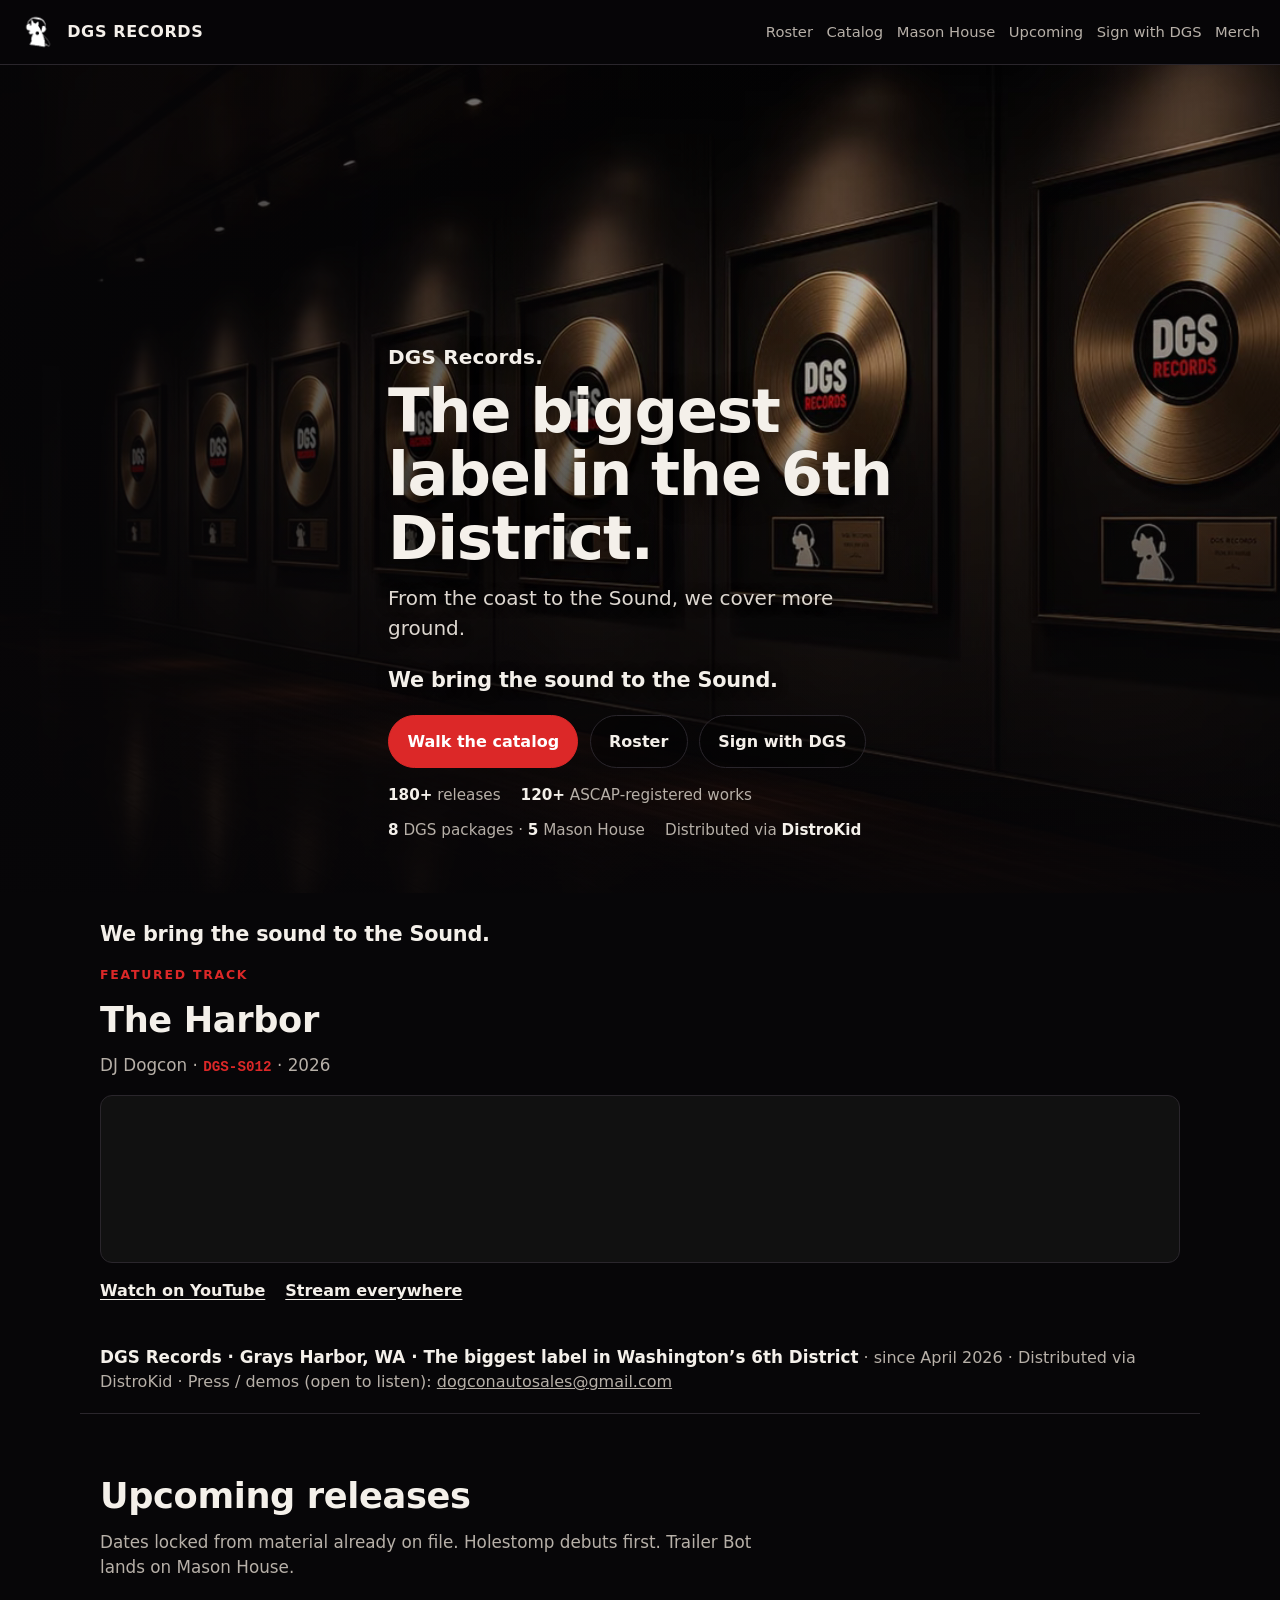
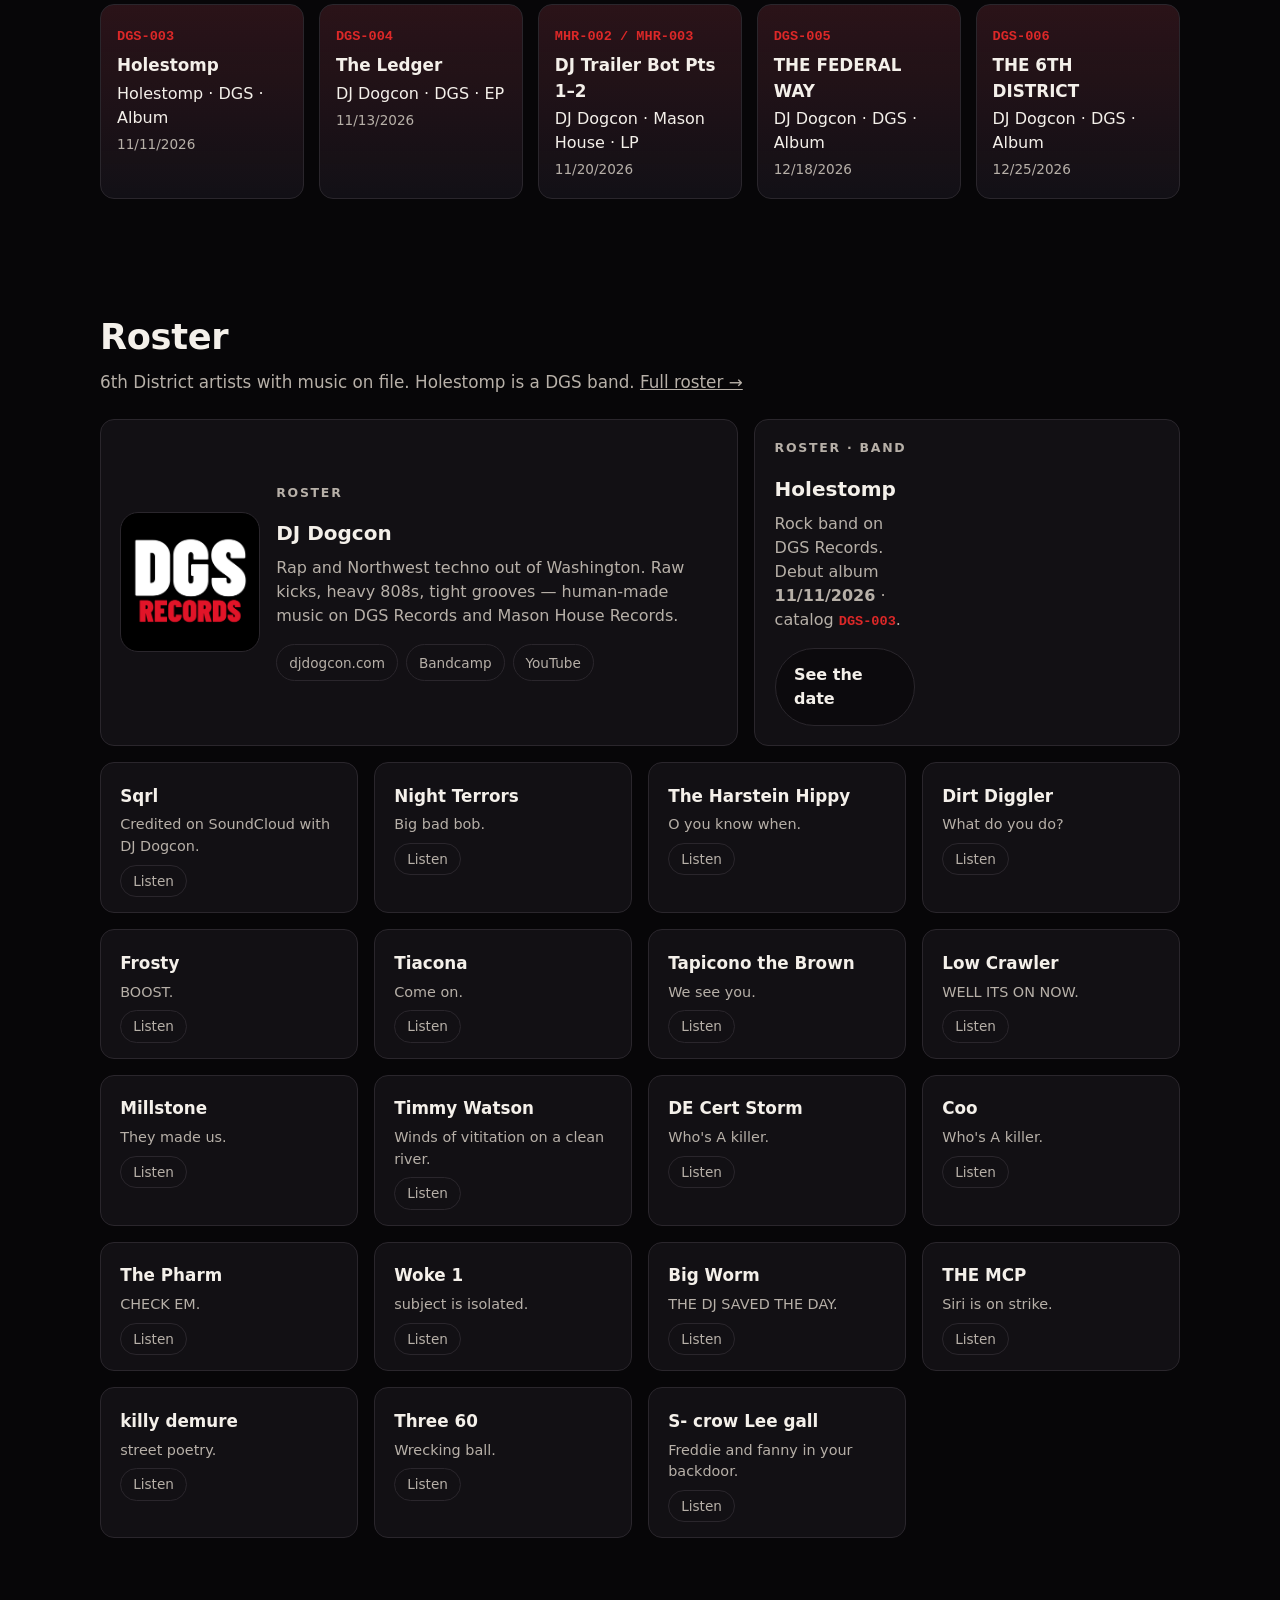
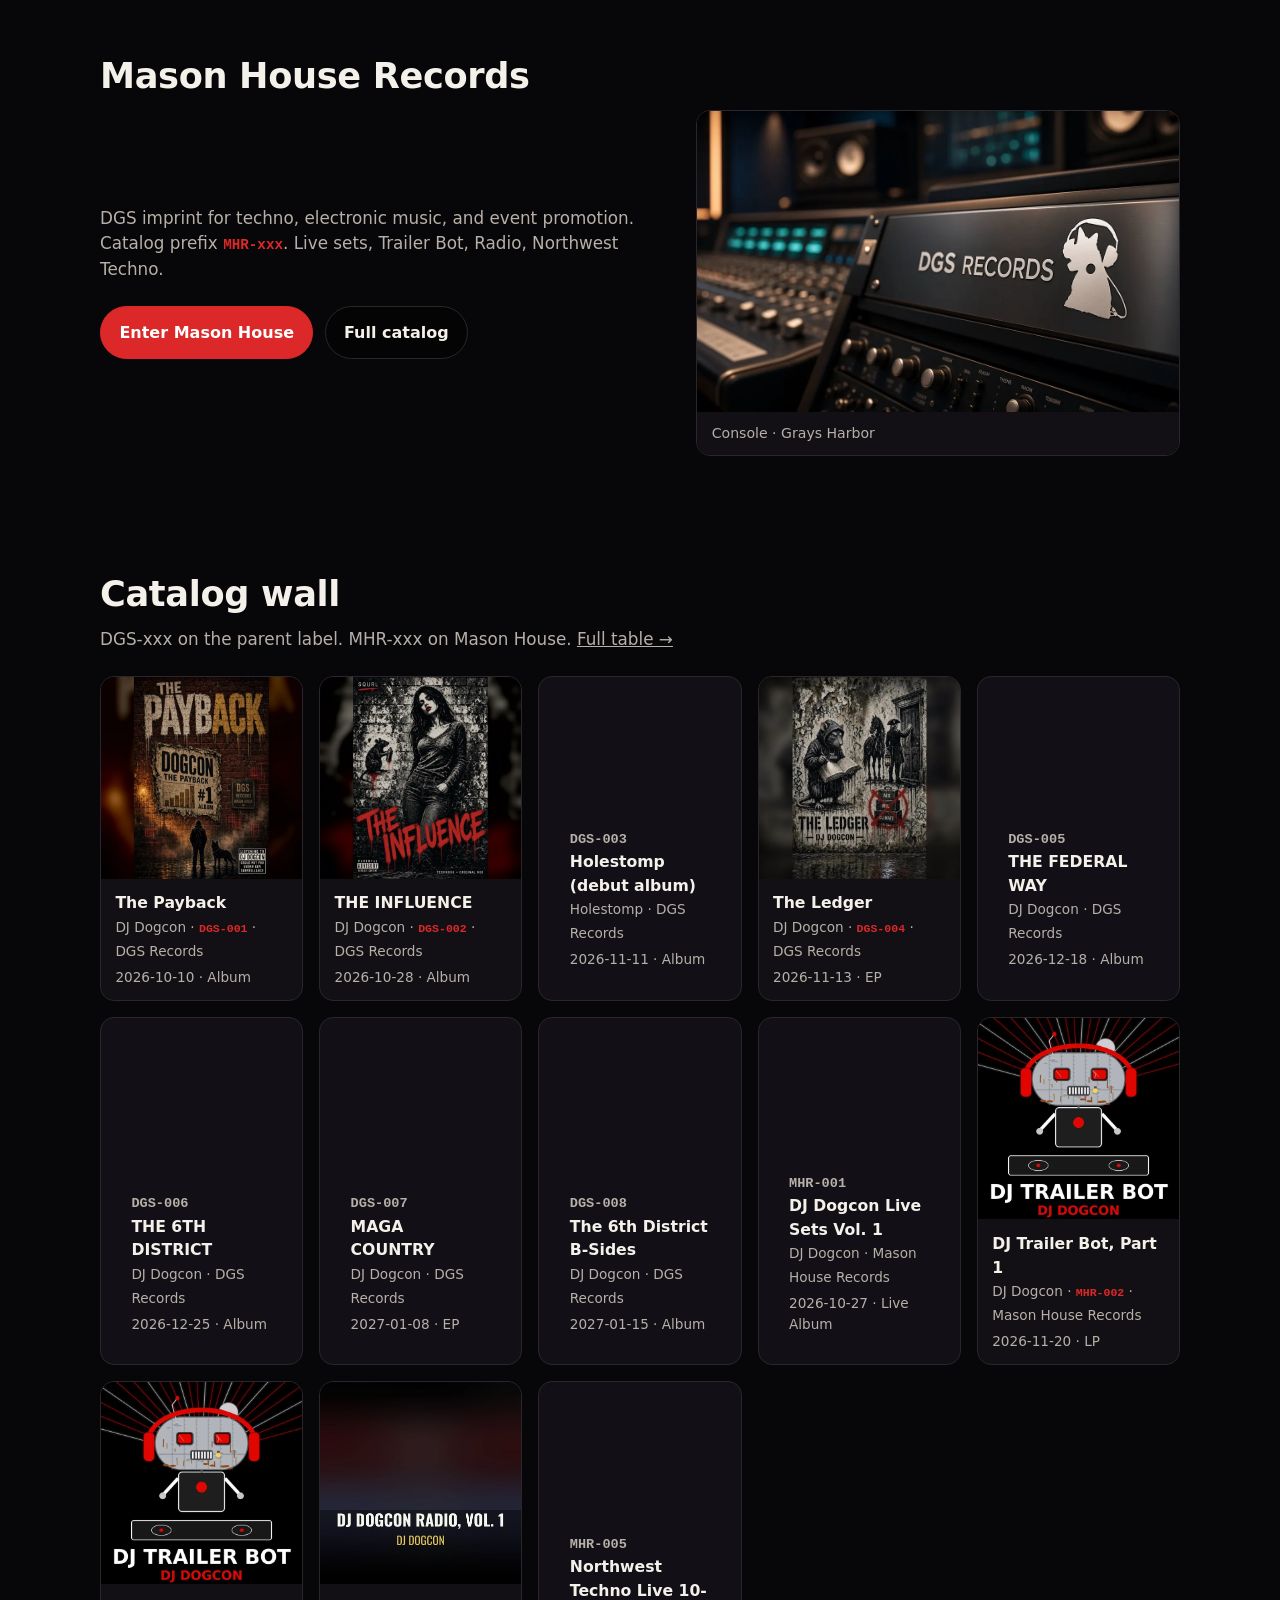
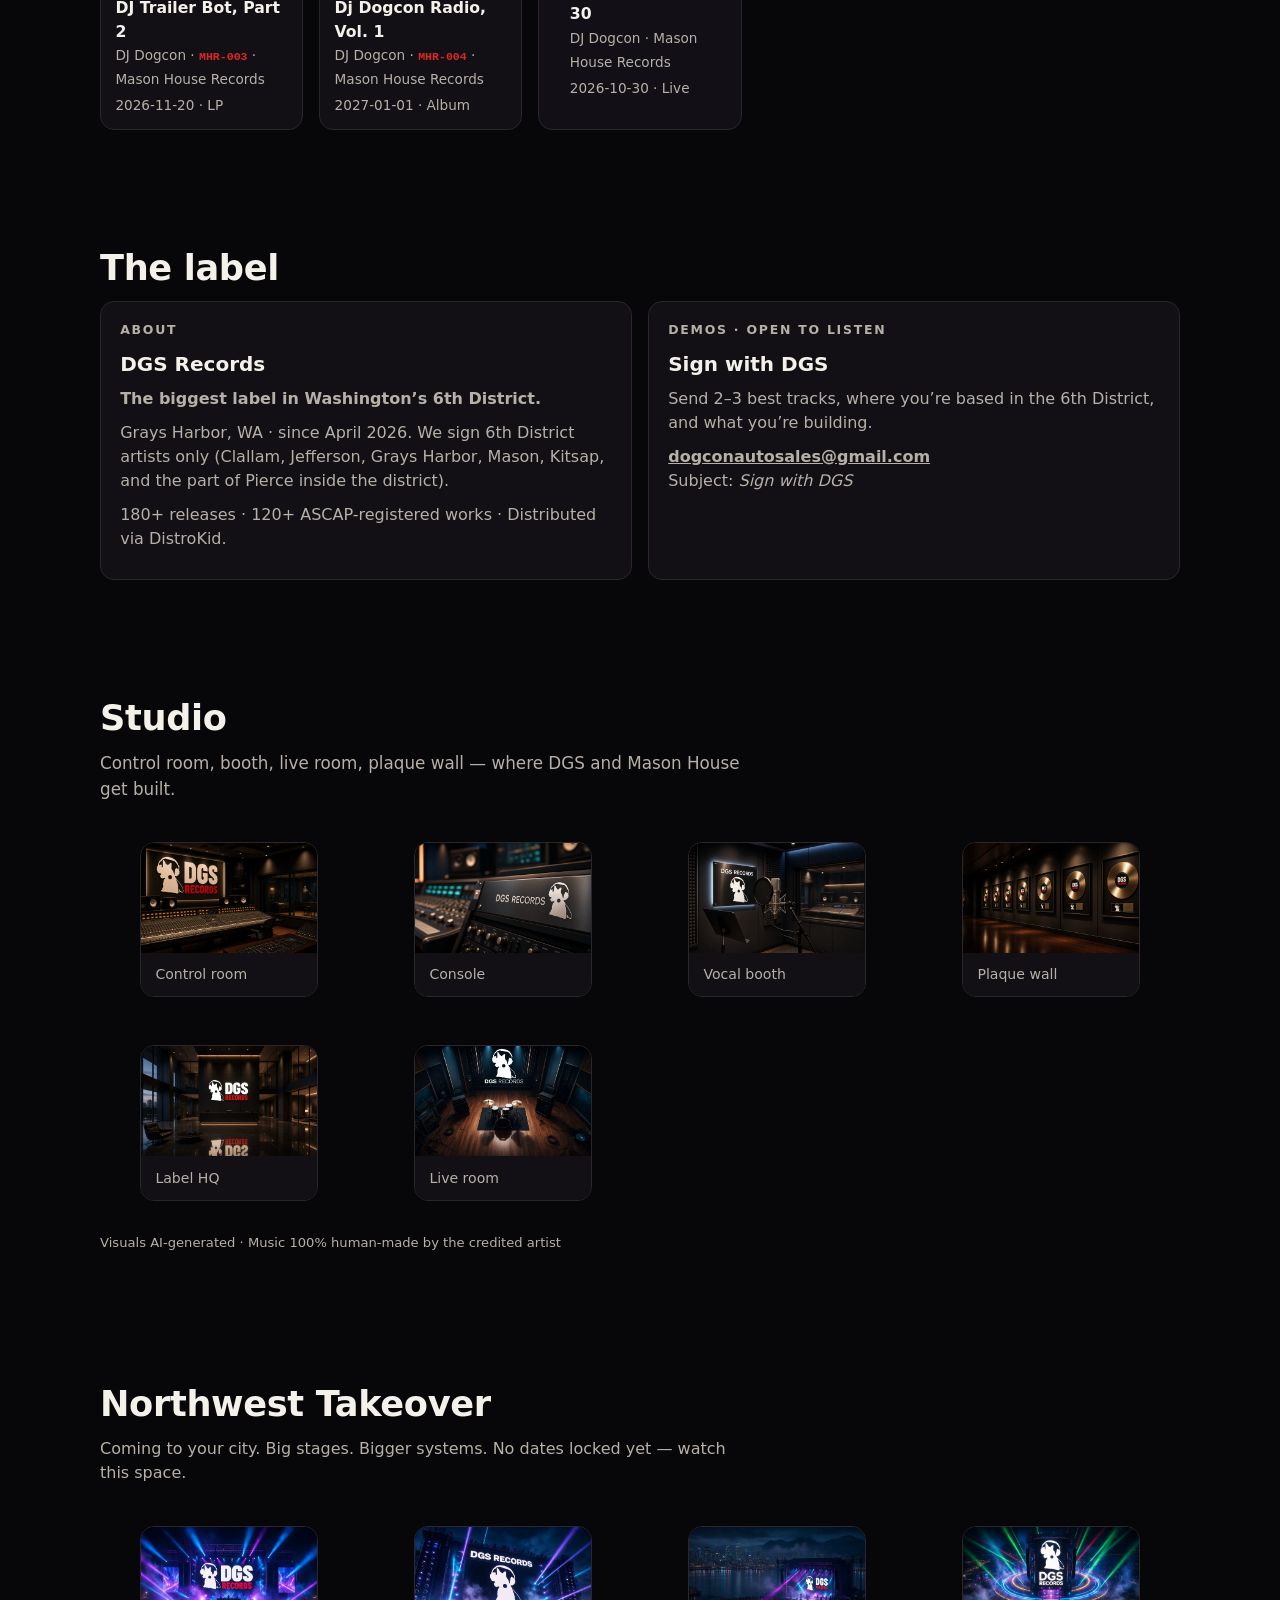
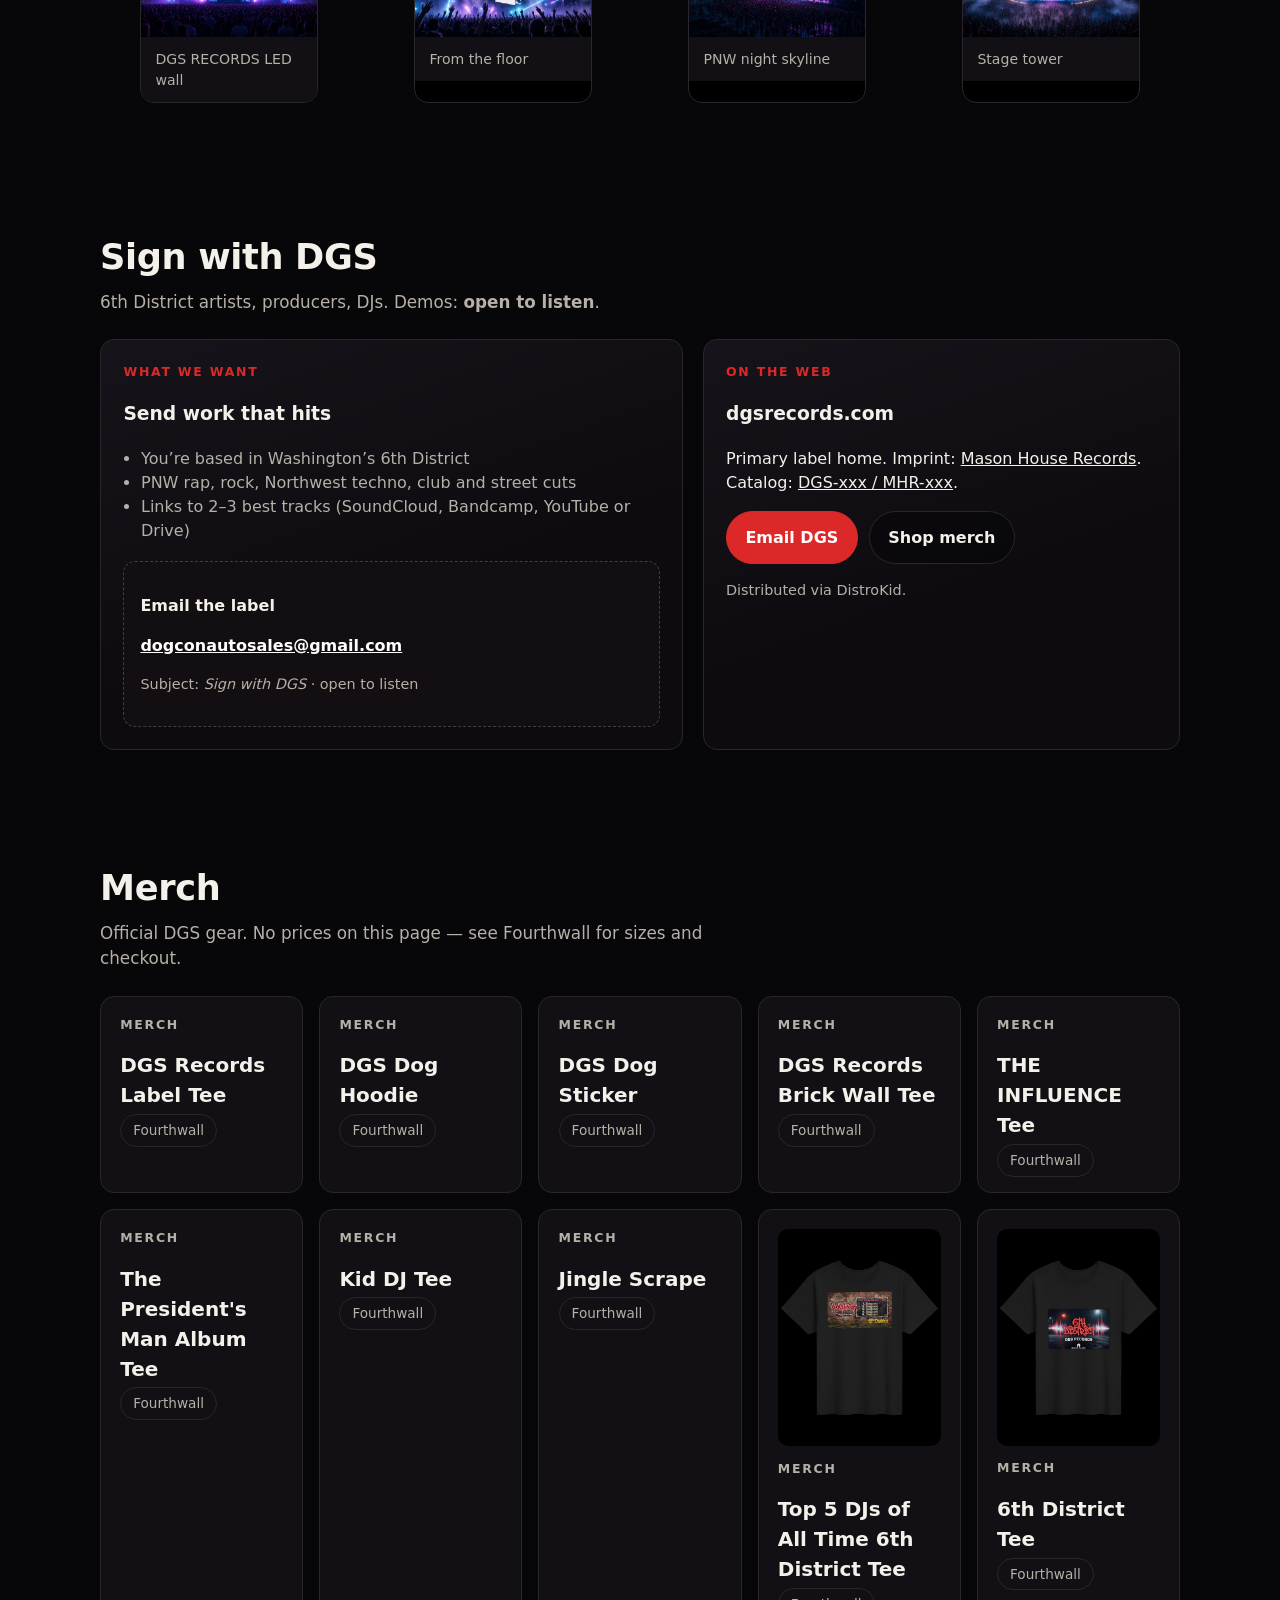
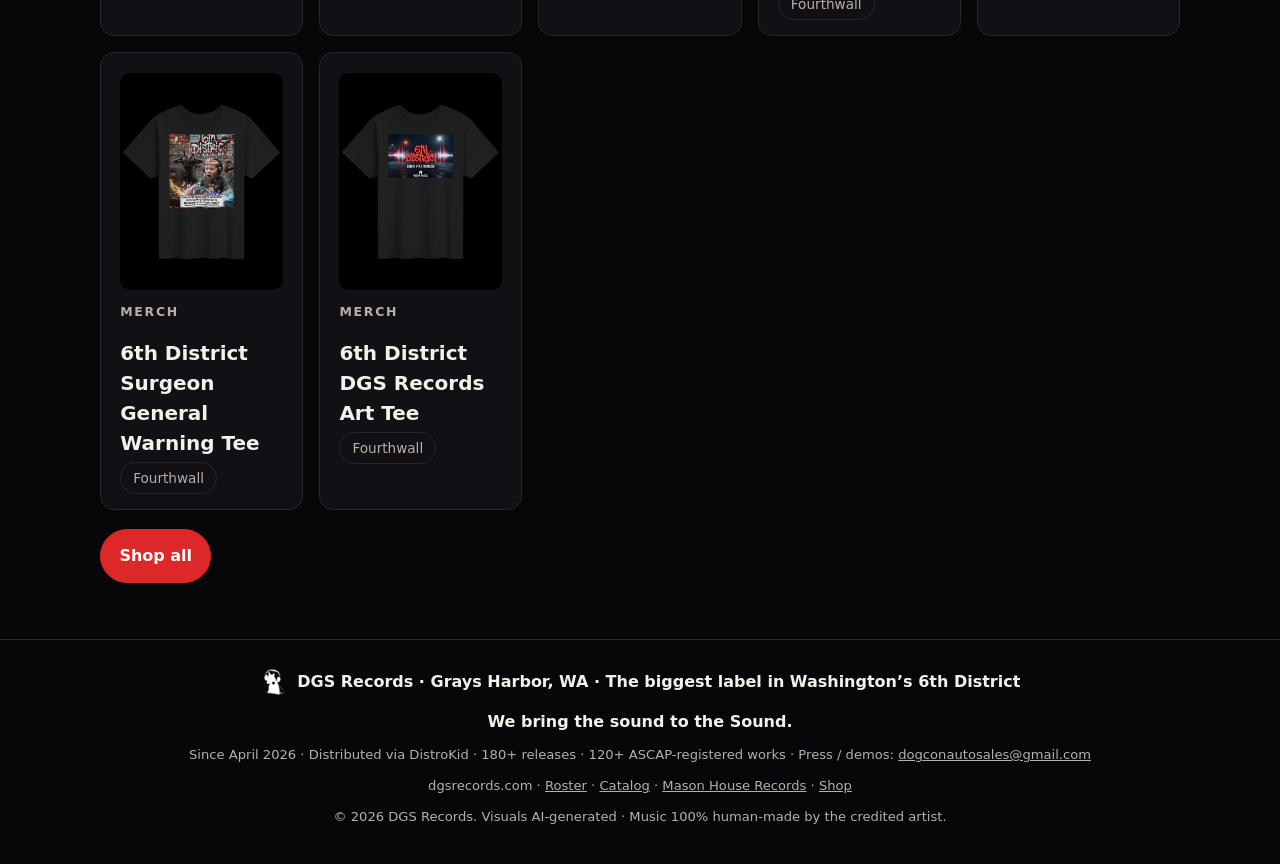
==== commit 0f611323: "Add 6th District tees, The Harbor, and the new home lines. Show four Fourthwall tees with local prod" ====
--- a/index.html
+++ b/index.html
@@ -3,23 +3,23 @@
 <head>
 <meta charset="utf-8">
 <meta name="viewport" content="width=device-width,initial-scale=1">
-<title>DGS Records · The Biggest Label in Washington&rsquo;s 6th District</title>
-<meta name="description" content="DGS Records · Grays Harbor, WA · The biggest label in Washington's 6th District. Signs 6th District artists. Mason House Records imprint. Distributed via DistroKid. Demos: open to listen.">
+<title>DGS Records · The Biggest Label in the 6th District</title>
+<meta name="description" content="DGS Records · Grays Harbor, WA · The biggest label in the 6th District. Signs 6th District artists. Mason House Records imprint. Distributed via DistroKid. Demos: open to listen.">
 <link rel="canonical" href="https://dgsrecords.com/">
 <meta name="theme-color" content="#070608">
 <link rel="icon" type="image/png" href="assets/brand/favicon.png">
 <link rel="apple-touch-icon" href="assets/brand/apple-touch-icon.png">
 <meta property="og:type" content="website">
 <meta property="og:url" content="https://dgsrecords.com/">
-<meta property="og:title" content="DGS Records · The Biggest Label in Washington's 6th District">
+<meta property="og:title" content="DGS Records · The Biggest Label in the 6th District">
 <meta property="og:description" content="Grays Harbor, WA. 6th District artists only. 180+ releases · 120+ ASCAP-registered works. Mason House Records imprint. Distributed via DistroKid.">
 <meta property="og:image" content="https://dgsrecords.com/assets/studio/studio_01_control_room.webp">
 <meta name="twitter:card" content="summary_large_image">
-<meta name="twitter:title" content="DGS Records · The Biggest Label in Washington's 6th District">
+<meta name="twitter:title" content="DGS Records · The Biggest Label in the 6th District">
 <meta name="twitter:description" content="Holding down the 6th District. Distributed via DistroKid. Demos: open to listen.">
 <meta name="twitter:image" content="https://dgsrecords.com/assets/studio/studio_01_control_room.webp">
 <script type="application/ld+json">
-{"@context":"https://schema.org","@type":"RecordLabel","name":"DGS Records","url":"https://dgsrecords.com/","logo":"https://dgsrecords.com/assets/brand/logo.png","foundingLocation":{"@type":"Place","name":"Grays Harbor, Washington, USA"},"foundingDate":"2026-04","description":"DGS Records · Grays Harbor, WA · The biggest label in Washington's 6th District. Signs 6th District artists. Distributed via DistroKid.","email":"dogconautosales@gmail.com","sameAs":["https://djdogcon.com/","https://djdogcon.bandcamp.com","https://www.youtube.com/@DJDogcon","https://dj-dogcon-shop.fourthwall.com/"]}
+{"@context":"https://schema.org","@type":"RecordLabel","name":"DGS Records","url":"https://dgsrecords.com/","logo":"https://dgsrecords.com/assets/brand/logo.png","foundingLocation":{"@type":"Place","name":"Grays Harbor, Washington, USA"},"foundingDate":"2026-04","description":"DGS Records · Grays Harbor, WA · The biggest label in the 6th District. Signs 6th District artists. Distributed via DistroKid.","email":"dogconautosales@gmail.com","sameAs":["https://djdogcon.com/","https://djdogcon.bandcamp.com","https://www.youtube.com/@DJDogcon","https://dj-dogcon-shop.fourthwall.com/"]}
 </script>
 <link rel="stylesheet" href="style.css">
 </head>
@@ -48,9 +48,10 @@
   </div>
   <div class="hero-shade"></div>
   <div class="hero-inner">
-    <p class="kicker">Grays Harbor, WA · Since April 2026</p>
-    <h1>The biggest label in Washington&rsquo;s 6th District</h1>
-    <p class="lede">DGS Records signs 6th District artists — Clallam, Jefferson, Grays Harbor, Mason, Kitsap, and the part of Pierce inside the district. PNW rap. Rock. And through <a href="mason-house.html" style="color:inherit;text-decoration:underline">Mason House Records</a>, Northwest techno and electronic. Demos: open to listen.</p>
+    <p class="hero-brand">DGS Records.</p>
+    <h1>The biggest label in the 6th District.</h1>
+    <p class="lede">From the coast to the Sound, we cover more ground.</p>
+    <p class="tagline"><strong>We bring the sound to the Sound.</strong></p>
     <div class="btns">
       <a class="btn red" href="#catalog">Walk the catalog</a>
       <a class="btn" href="roster.html">Roster</a>
@@ -63,6 +64,20 @@
       <span>Distributed via <b>DistroKid</b></span>
     </div>
   </div>
+</section>
+
+<section class="featured" id="featured" aria-label="Featured track">
+  <p class="tagline"><strong>We bring the sound to the Sound.</strong></p>
+  <p class="kicker">Featured track</p>
+  <h2 class="presence">The Harbor</h2>
+  <p class="sub-big">DJ Dogcon · <code>DGS-S012</code> · 2026</p>
+  <div class="sc-embed">
+    <iframe title="The Harbor by DJ Dogcon on SoundCloud" width="100%" height="166" scrolling="no" frameborder="no" allow="autoplay" loading="lazy" src="https://w.soundcloud.com/player/?url=https%3A//soundcloud.com/dogconleon/the-harbor-1&amp;color=%23dc2828&amp;auto_play=false&amp;hide_related=true&amp;show_comments=false&amp;show_user=true&amp;show_reposts=false&amp;show_teaser=false&amp;visual=false"></iframe>
+  </div>
+  <p class="featured-links">
+    <a href="https://www.youtube.com/watch?v=Y0kvuBhlS6k" target="_blank" rel="noopener">Watch on YouTube</a>
+    <a href="https://distrokid.com/hyperfollow/djdogcon/the-harbor" target="_blank" rel="noopener">Stream everywhere</a>
+  </p>
 </section>
 
 <p class="about-bar" id="about"><strong>DGS Records · Grays Harbor, WA · The biggest label in Washington&rsquo;s 6th District</strong> · since April 2026 · Distributed via DistroKid · Press / demos (open to listen): <a href="mailto:dogconautosales@gmail.com">dogconautosales@gmail.com</a></p>
@@ -414,6 +429,30 @@
       <h3>Jingle Scrape</h3>
       <span class="chip">Fourthwall</span>
     </a>
+    <a class="card merch-card" href="https://dj-dogcon-shop.fourthwall.com/products/top-5-djs-of-all-time-6th-district-tee" target="_blank" rel="noopener">
+      <img src="assets/merch/top-5-djs-6th-district-tee.png" width="1200" height="1600" alt="Top 5 DJs of All Time 6th District Tee" loading="lazy">
+      <p class="kicker">Merch</p>
+      <h3>Top 5 DJs of All Time 6th District Tee</h3>
+      <span class="chip">Fourthwall</span>
+    </a>
+    <a class="card merch-card" href="https://dj-dogcon-shop.fourthwall.com/products/6th-district-tee" target="_blank" rel="noopener">
+      <img src="assets/merch/6th-district-tee.png" width="1200" height="1600" alt="6th District Tee" loading="lazy">
+      <p class="kicker">Merch</p>
+      <h3>6th District Tee</h3>
+      <span class="chip">Fourthwall</span>
+    </a>
+    <a class="card merch-card" href="https://dj-dogcon-shop.fourthwall.com/products/6th-district-surgeon-general-warning-tee" target="_blank" rel="noopener">
+      <img src="assets/merch/6th-district-surgeon-general-warning-tee.png" width="1200" height="1600" alt="6th District Surgeon General Warning Tee" loading="lazy">
+      <p class="kicker">Merch</p>
+      <h3>6th District Surgeon General Warning Tee</h3>
+      <span class="chip">Fourthwall</span>
+    </a>
+    <a class="card merch-card" href="https://dj-dogcon-shop.fourthwall.com/products/6th-district-dgs-records-printful-art-tee" target="_blank" rel="noopener">
+      <img src="assets/merch/6th-district-dgs-records-art-tee.png" width="1200" height="1600" alt="6th District DGS Records Art Tee" loading="lazy">
+      <p class="kicker">Merch</p>
+      <h3>6th District DGS Records Art Tee</h3>
+      <span class="chip">Fourthwall</span>
+    </a>
   </div>
   <div class="btns" style="margin-top:1.2rem">
     <a class="btn red" href="https://dj-dogcon-shop.fourthwall.com/collections/all" target="_blank" rel="noopener">Shop all</a>
@@ -423,6 +462,7 @@
 <footer>
   <div class="foot-inner">
     <div class="foot-brand"><img src="assets/brand/dog_mark.png" width="28" height="31" alt="">DGS Records · Grays Harbor, WA · The biggest label in Washington&rsquo;s 6th District</div>
+    <p class="foot-slogan"><strong>We bring the sound to the Sound.</strong></p>
     <div class="tiny">Since April 2026 · Distributed via DistroKid · 180+ releases · 120+ ASCAP-registered works · Press / demos: <a href="mailto:dogconautosales@gmail.com">dogconautosales@gmail.com</a></div>
     <div class="tiny">dgsrecords.com · <a href="roster.html">Roster</a> · <a href="catalog.html">Catalog</a> · <a href="mason-house.html">Mason House Records</a> · <a href="https://dj-dogcon-shop.fourthwall.com/collections/all" target="_blank" rel="noopener">Shop</a></div>
     <div class="tiny">© 2026 DGS Records. Visuals AI-generated · Music 100% human-made by the credited artist.</div>
--- a/style.css
+++ b/style.css
@@ -150,3 +150,20 @@
 .cat-table{width:100%;border-collapse:collapse;font-size:.92rem}
 .cat-table th,.cat-table td{text-align:left;padding:.55rem .6rem;border-bottom:1px solid var(--line);vertical-align:top}
 .cat-table th{color:var(--muted);font-weight:600;font-size:.8rem;letter-spacing:.04em;text-transform:uppercase}
+
+.hero-brand{margin:0 0 .45rem;font-weight:800;font-size:clamp(1rem,2.2vw,1.25rem);letter-spacing:.01em;text-shadow:0 2px 18px rgba(0,0,0,.75)}
+.tagline{margin:0 0 1rem;font-weight:800;font-size:clamp(1.05rem,2.3vw,1.3rem);letter-spacing:-.01em}
+.hero .tagline{margin:.15rem 0 1.15rem;text-shadow:0 1px 12px rgba(0,0,0,.65)}
+.featured{padding-top:1.6rem;padding-bottom:1.25rem}
+.featured .sub-big{margin-bottom:1rem}
+.sc-embed{margin:0 0 1rem;max-width:100%;border-radius:12px;overflow:hidden;border:1px solid var(--line);background:#111}
+.sc-embed iframe{display:block;width:100%;max-width:100%;height:166px;border:0}
+.featured-links{display:flex;flex-wrap:wrap;gap:.7rem 1.25rem;margin:0}
+.featured-links a{font-weight:700;text-decoration:underline;text-underline-offset:.18em}
+.foot-slogan{margin:0;font-weight:800;color:var(--ink)}
+.merch-card img{width:100%;border-radius:10px;margin:0 0 .85rem;background:#000}
+@media(max-width:720px){
+  .featured{padding-top:1.15rem}
+  .hero-brand,.tagline{max-width:100%}
+  .sc-embed iframe{height:166px}
+}
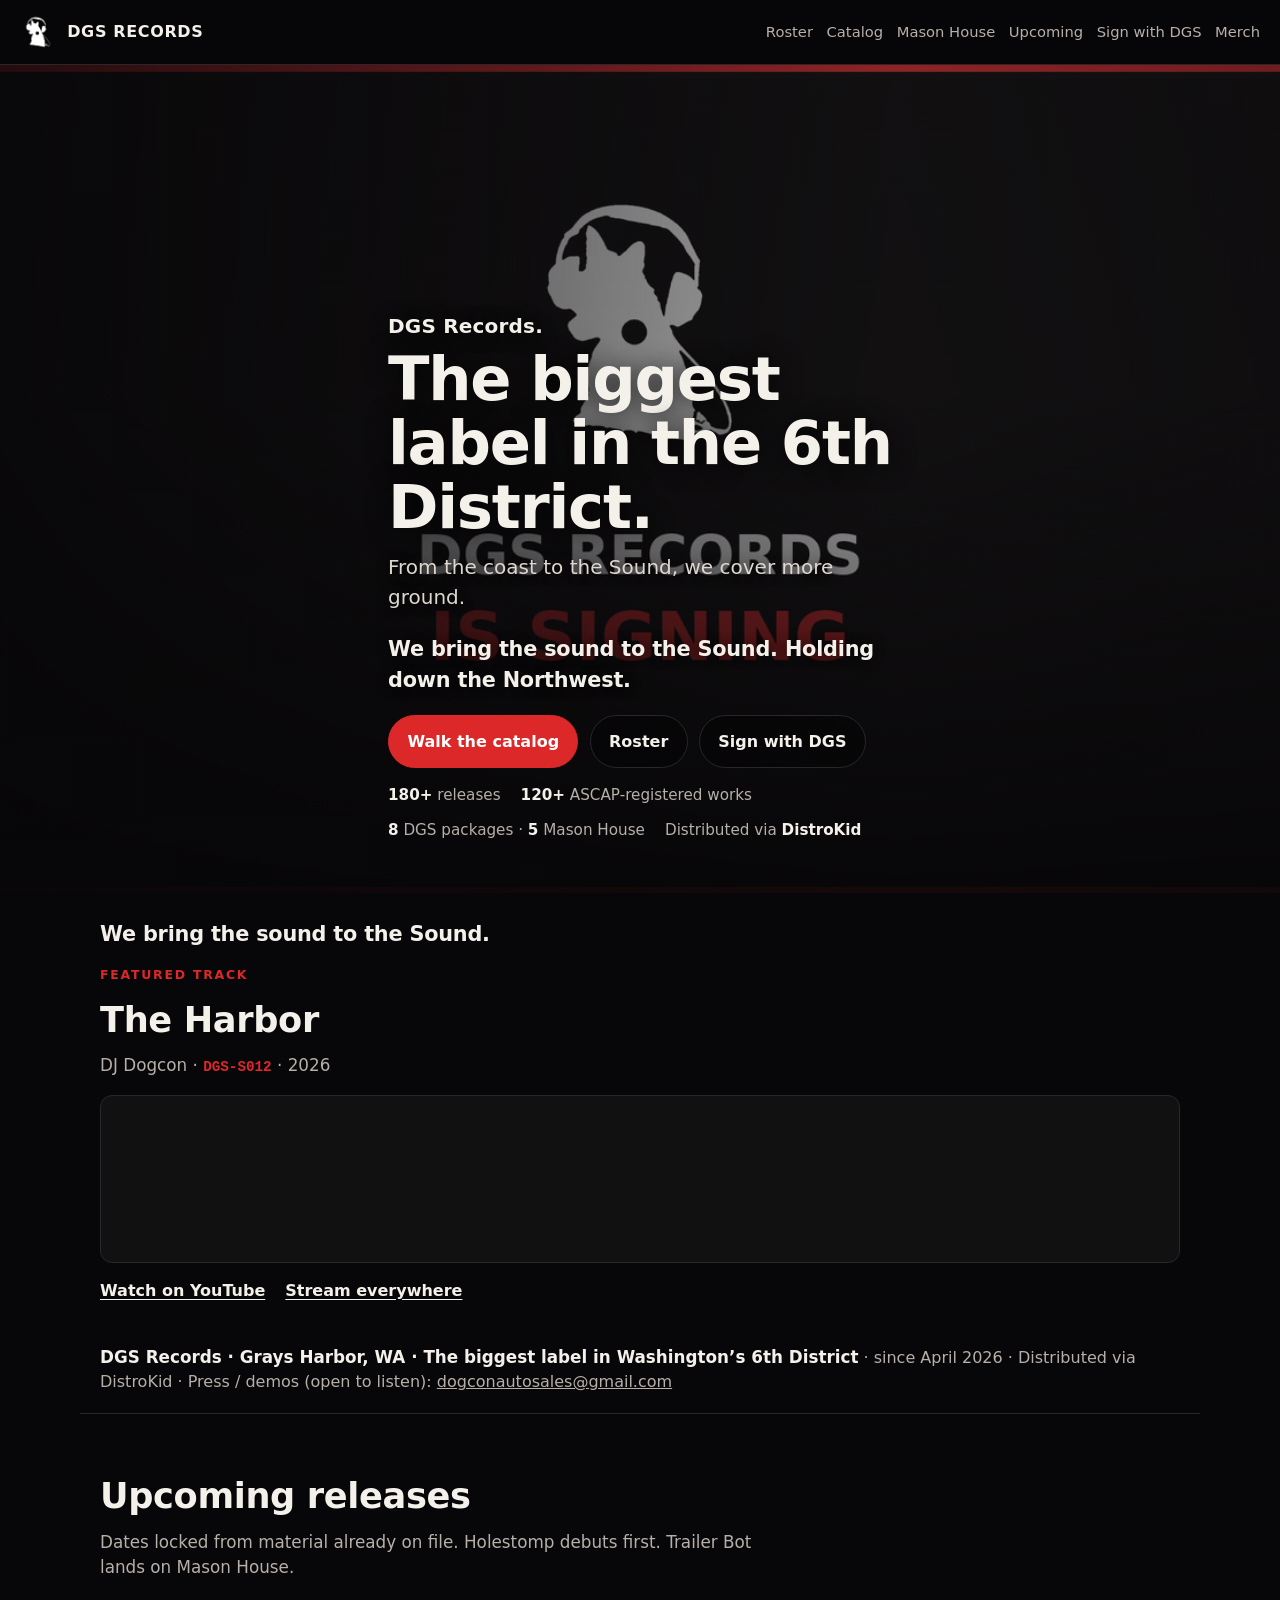
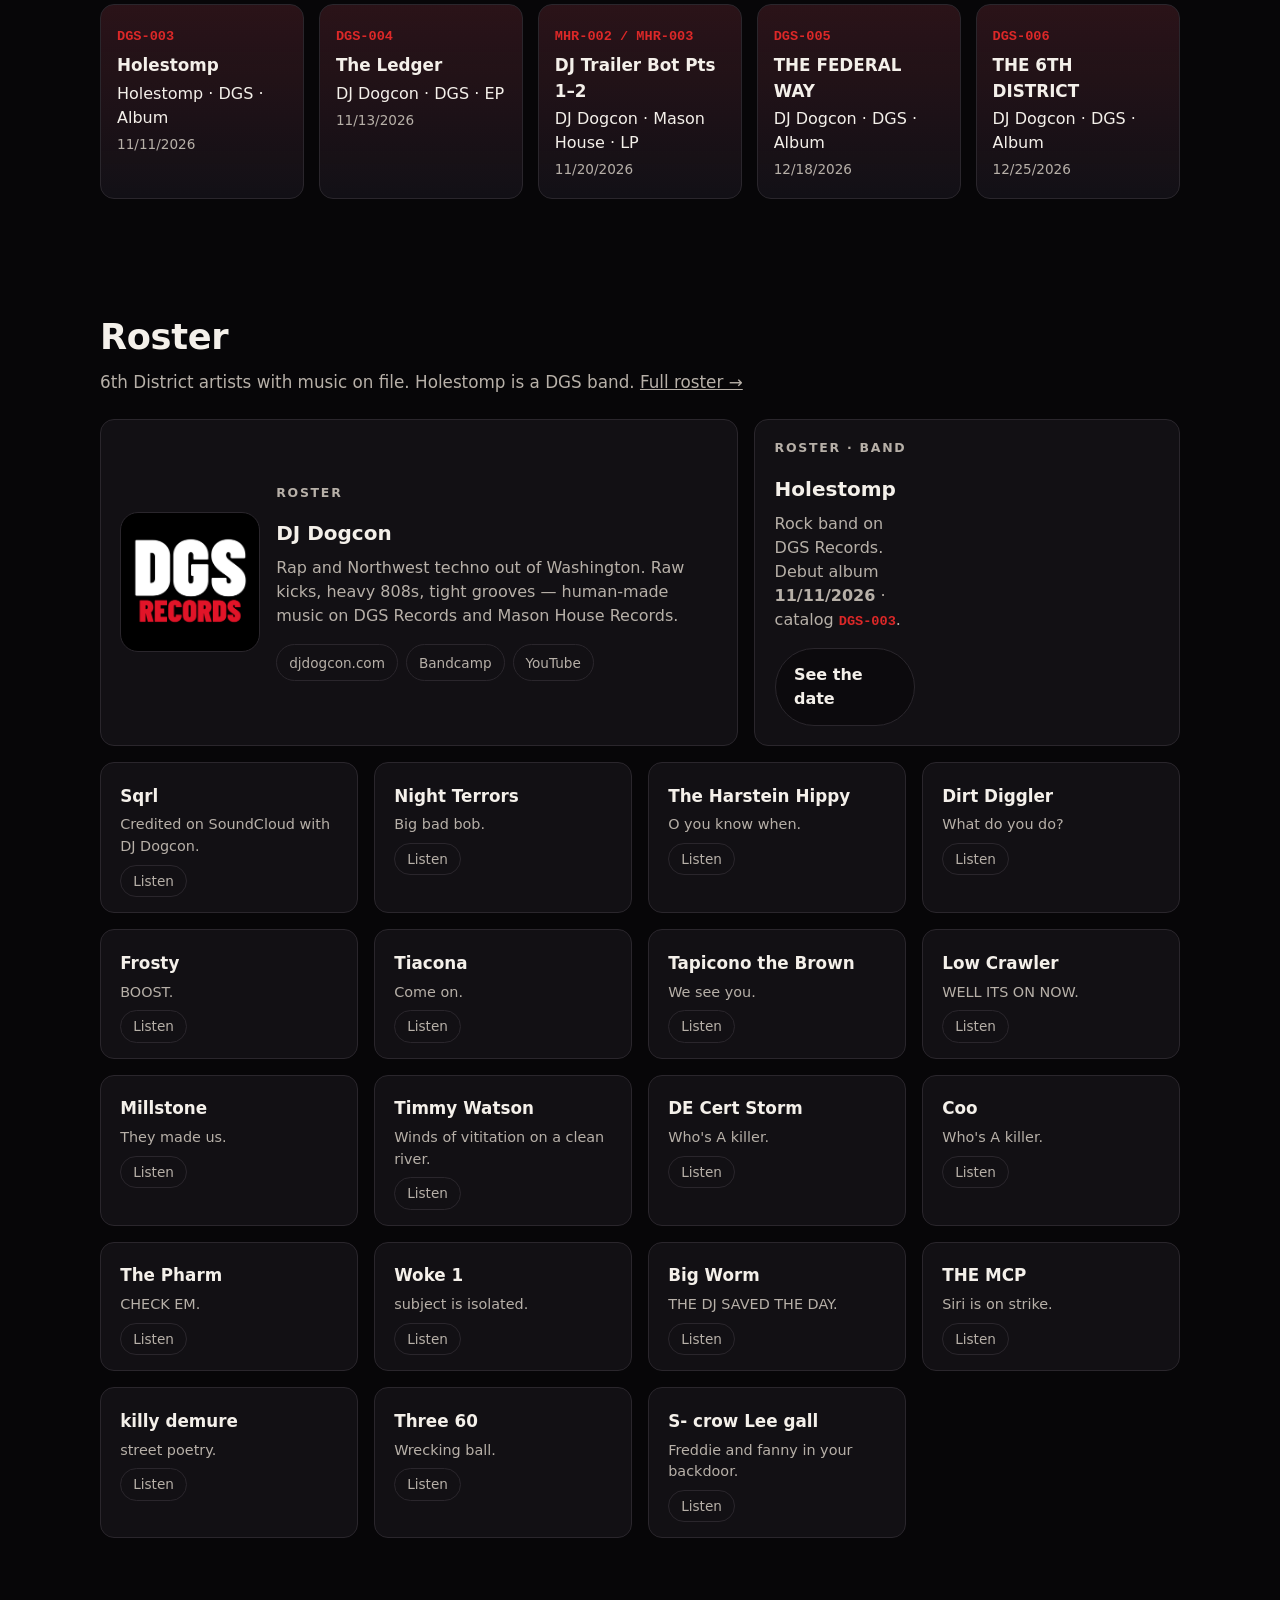
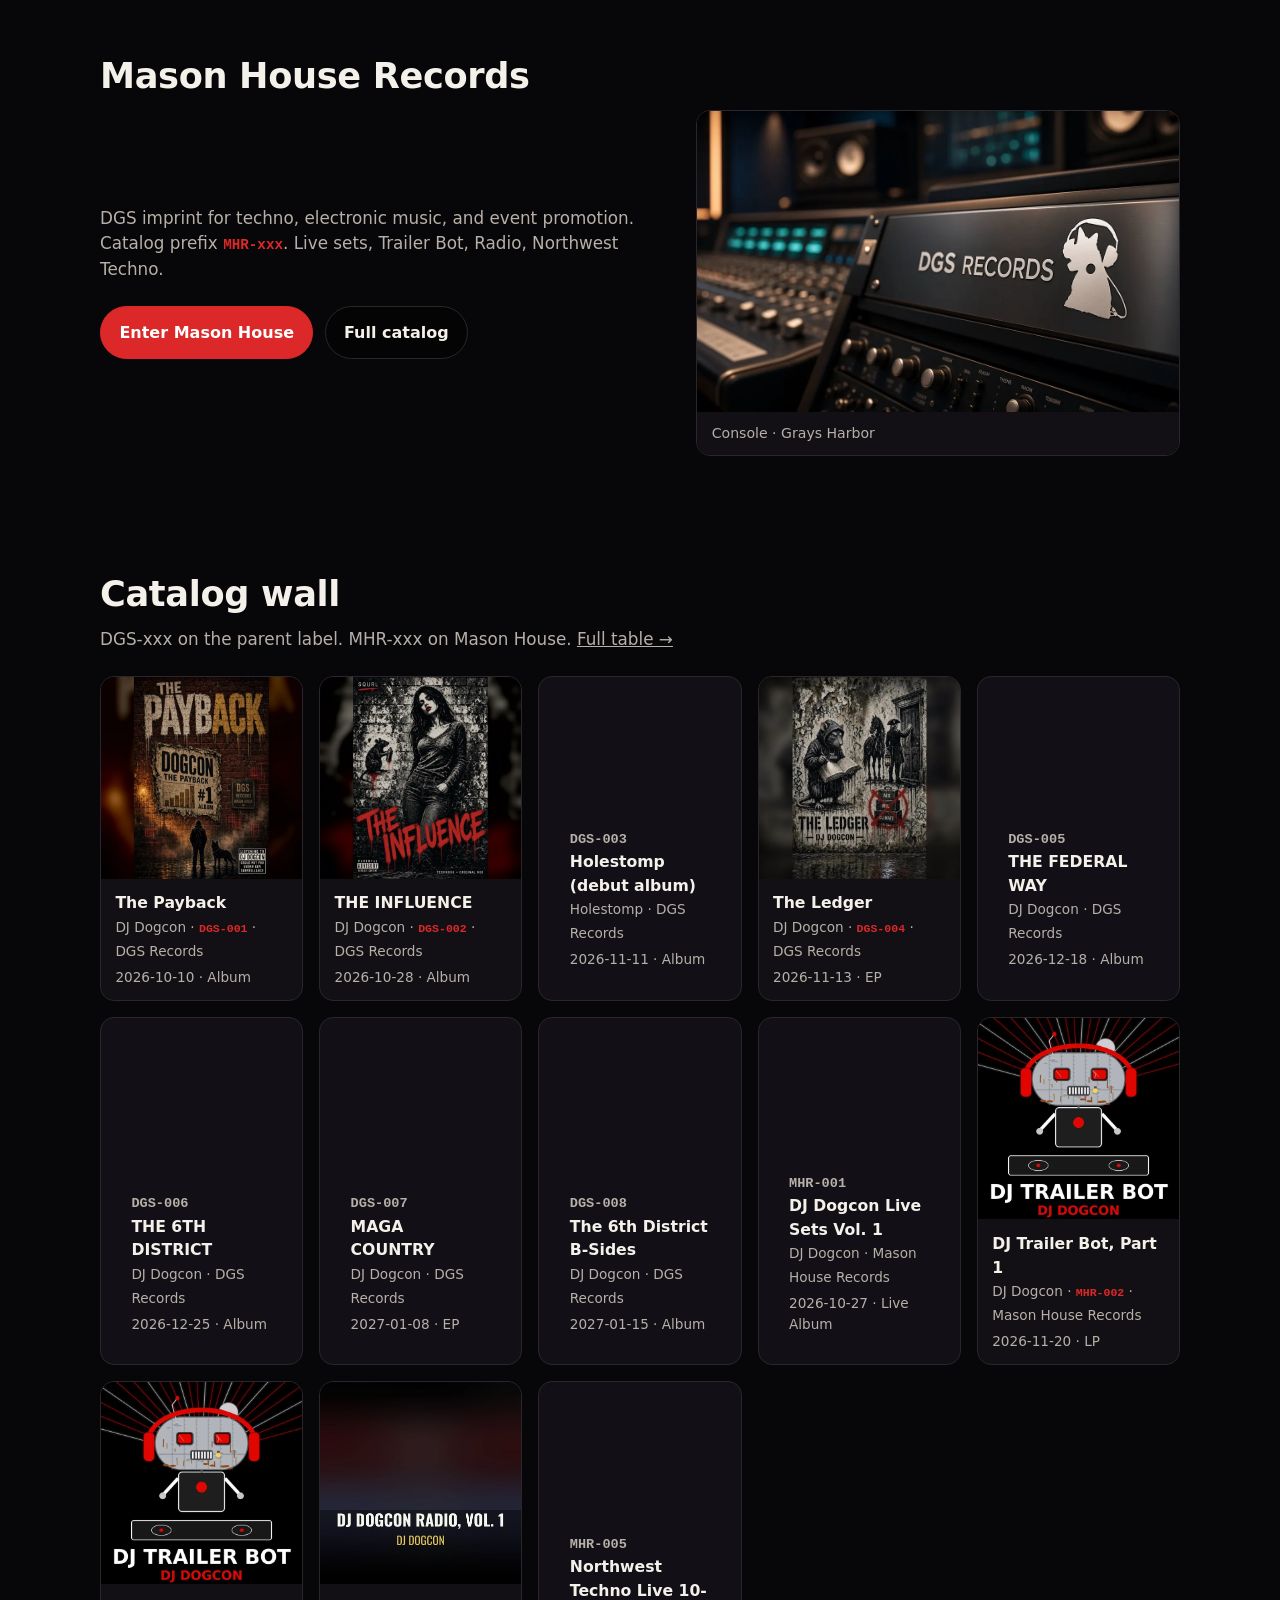
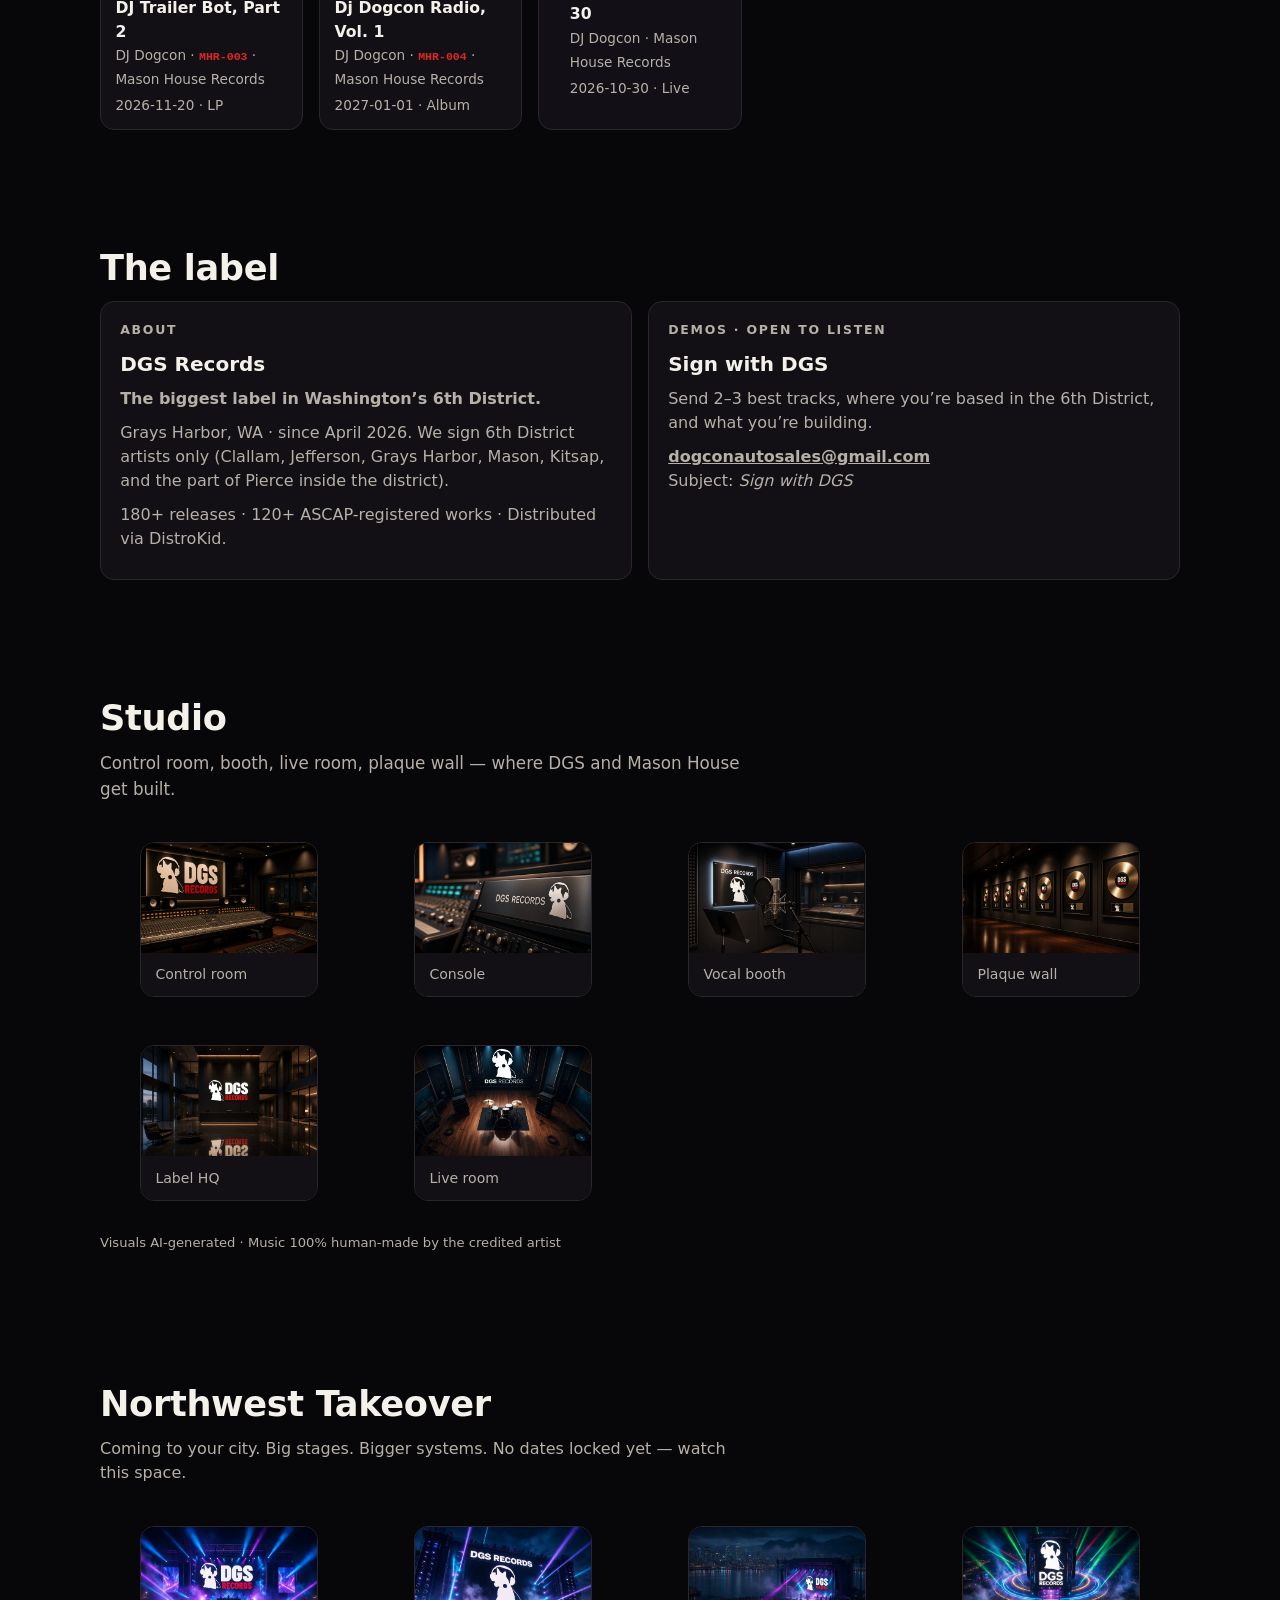
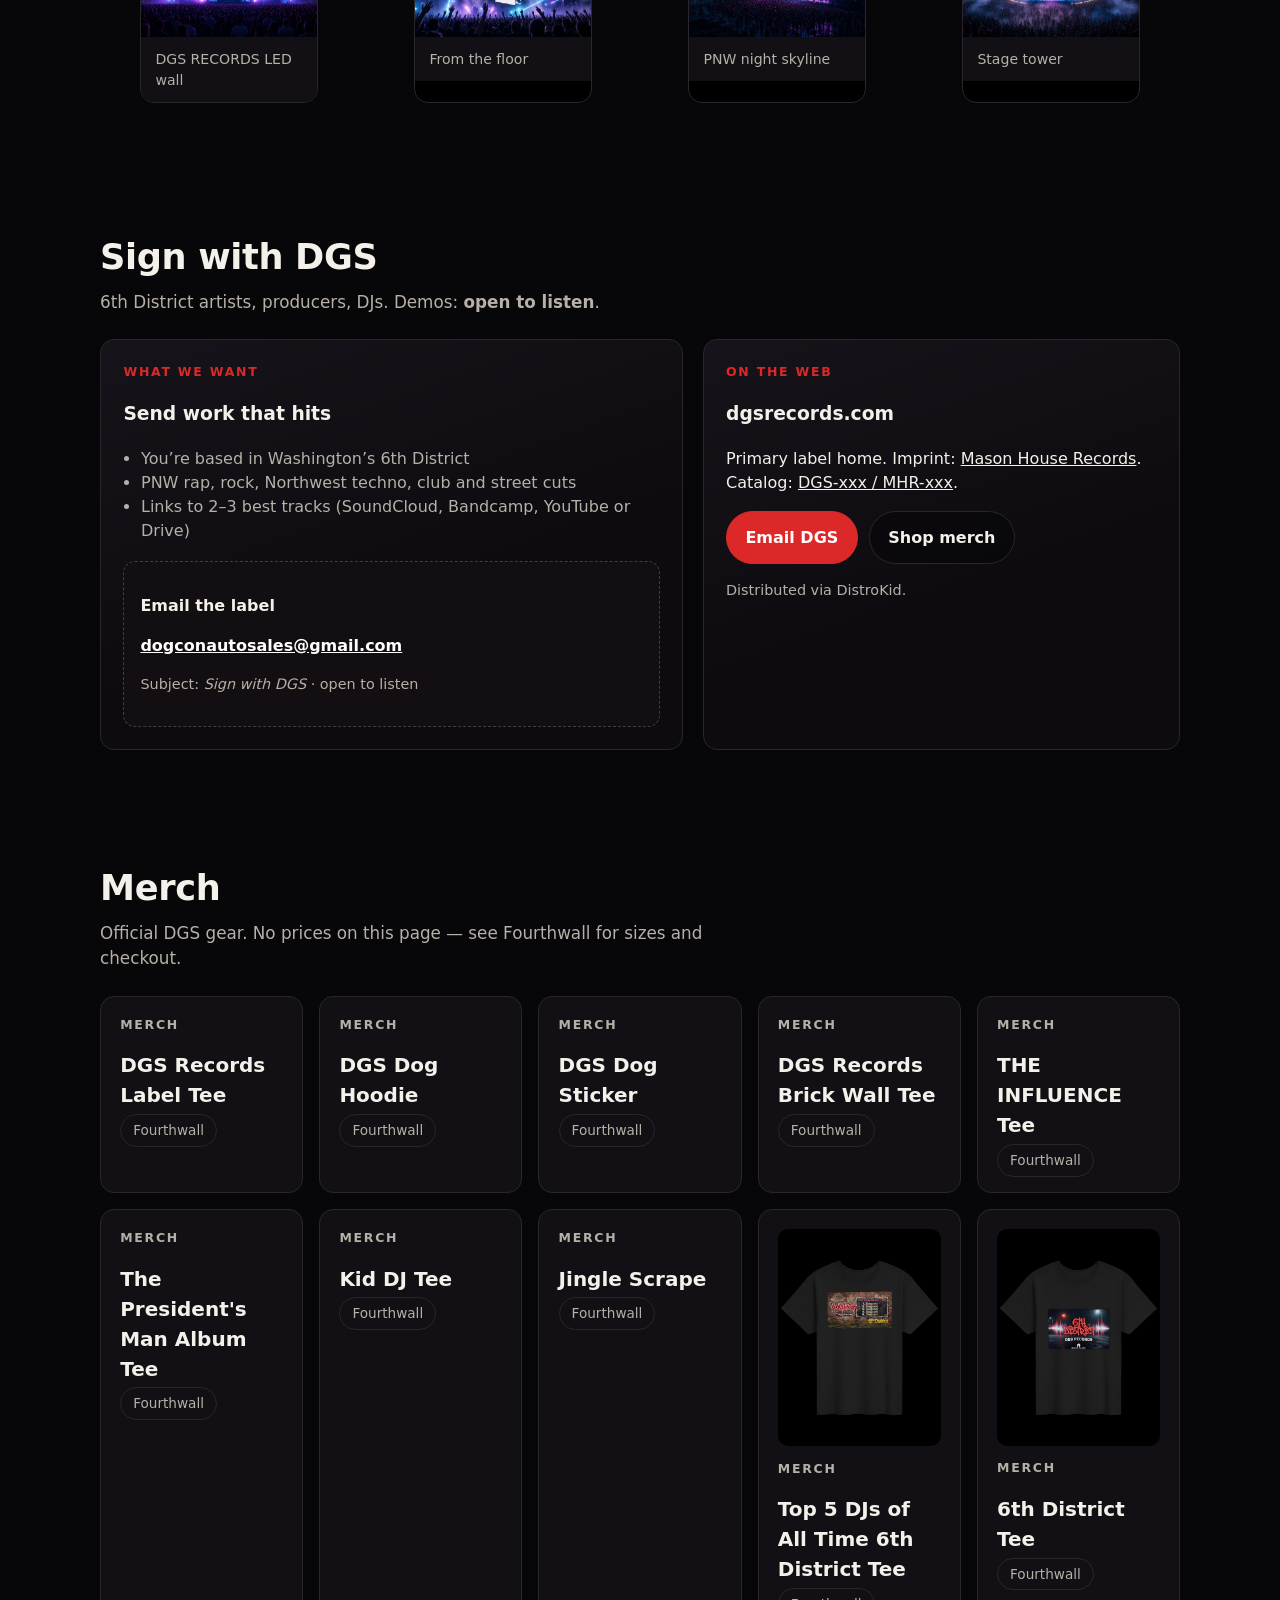
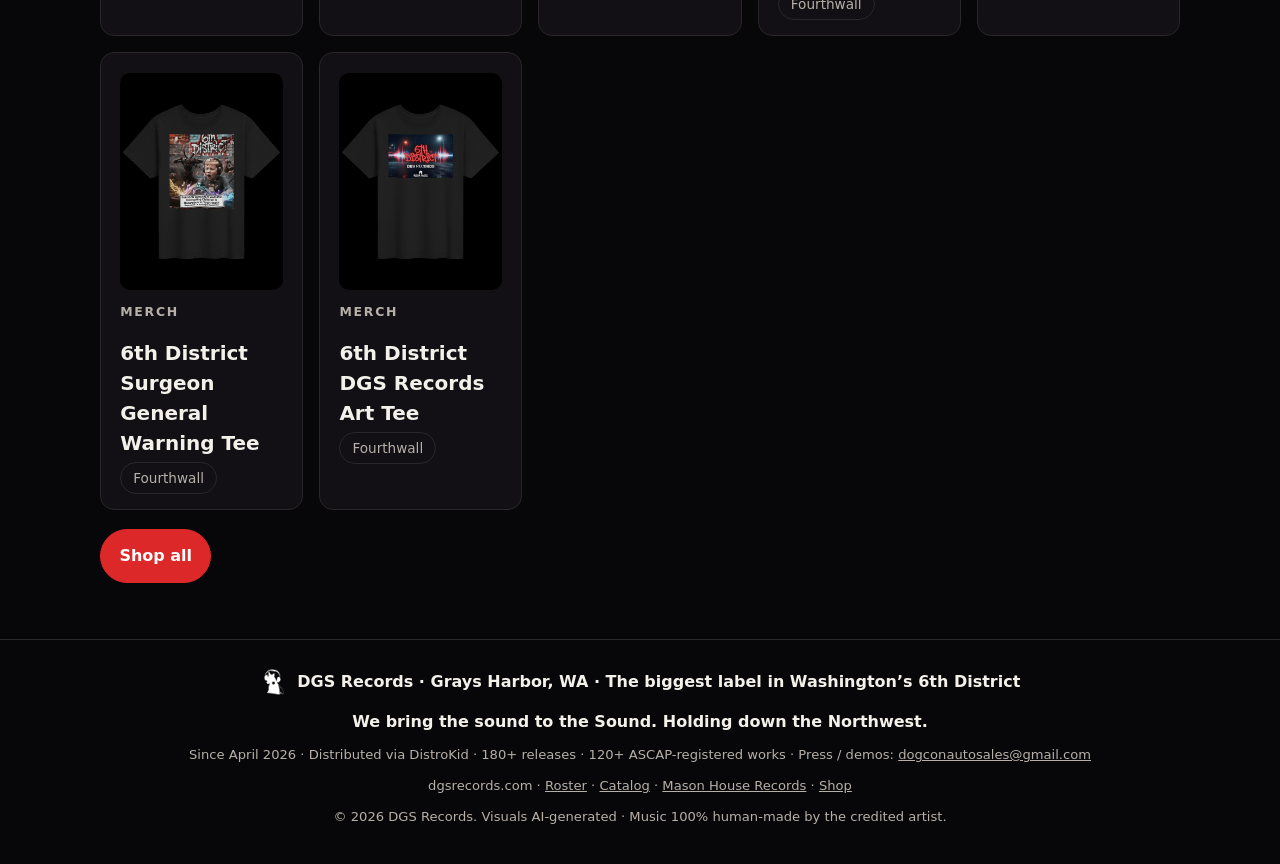
==== commit 21f41d13: "Restore the Northwest tagline beside the slogan. Put "Holding down the Northwest." next to "We bring" ====
--- a/index.html
+++ b/index.html
@@ -51,7 +51,7 @@
     <p class="hero-brand">DGS Records.</p>
     <h1>The biggest label in the 6th District.</h1>
     <p class="lede">From the coast to the Sound, we cover more ground.</p>
-    <p class="tagline"><strong>We bring the sound to the Sound.</strong></p>
+    <p class="tagline"><strong>We bring the sound to the Sound.</strong> <strong>Holding down the Northwest.</strong></p>
     <div class="btns">
       <a class="btn red" href="#catalog">Walk the catalog</a>
       <a class="btn" href="roster.html">Roster</a>
@@ -462,7 +462,7 @@
 <footer>
   <div class="foot-inner">
     <div class="foot-brand"><img src="assets/brand/dog_mark.png" width="28" height="31" alt="">DGS Records · Grays Harbor, WA · The biggest label in Washington&rsquo;s 6th District</div>
-    <p class="foot-slogan"><strong>We bring the sound to the Sound.</strong></p>
+    <p class="foot-slogan"><strong>We bring the sound to the Sound.</strong> <strong>Holding down the Northwest.</strong></p>
     <div class="tiny">Since April 2026 · Distributed via DistroKid · 180+ releases · 120+ ASCAP-registered works · Press / demos: <a href="mailto:dogconautosales@gmail.com">dogconautosales@gmail.com</a></div>
     <div class="tiny">dgsrecords.com · <a href="roster.html">Roster</a> · <a href="catalog.html">Catalog</a> · <a href="mason-house.html">Mason House Records</a> · <a href="https://dj-dogcon-shop.fourthwall.com/collections/all" target="_blank" rel="noopener">Shop</a></div>
     <div class="tiny">© 2026 DGS Records. Visuals AI-generated · Music 100% human-made by the credited artist.</div>
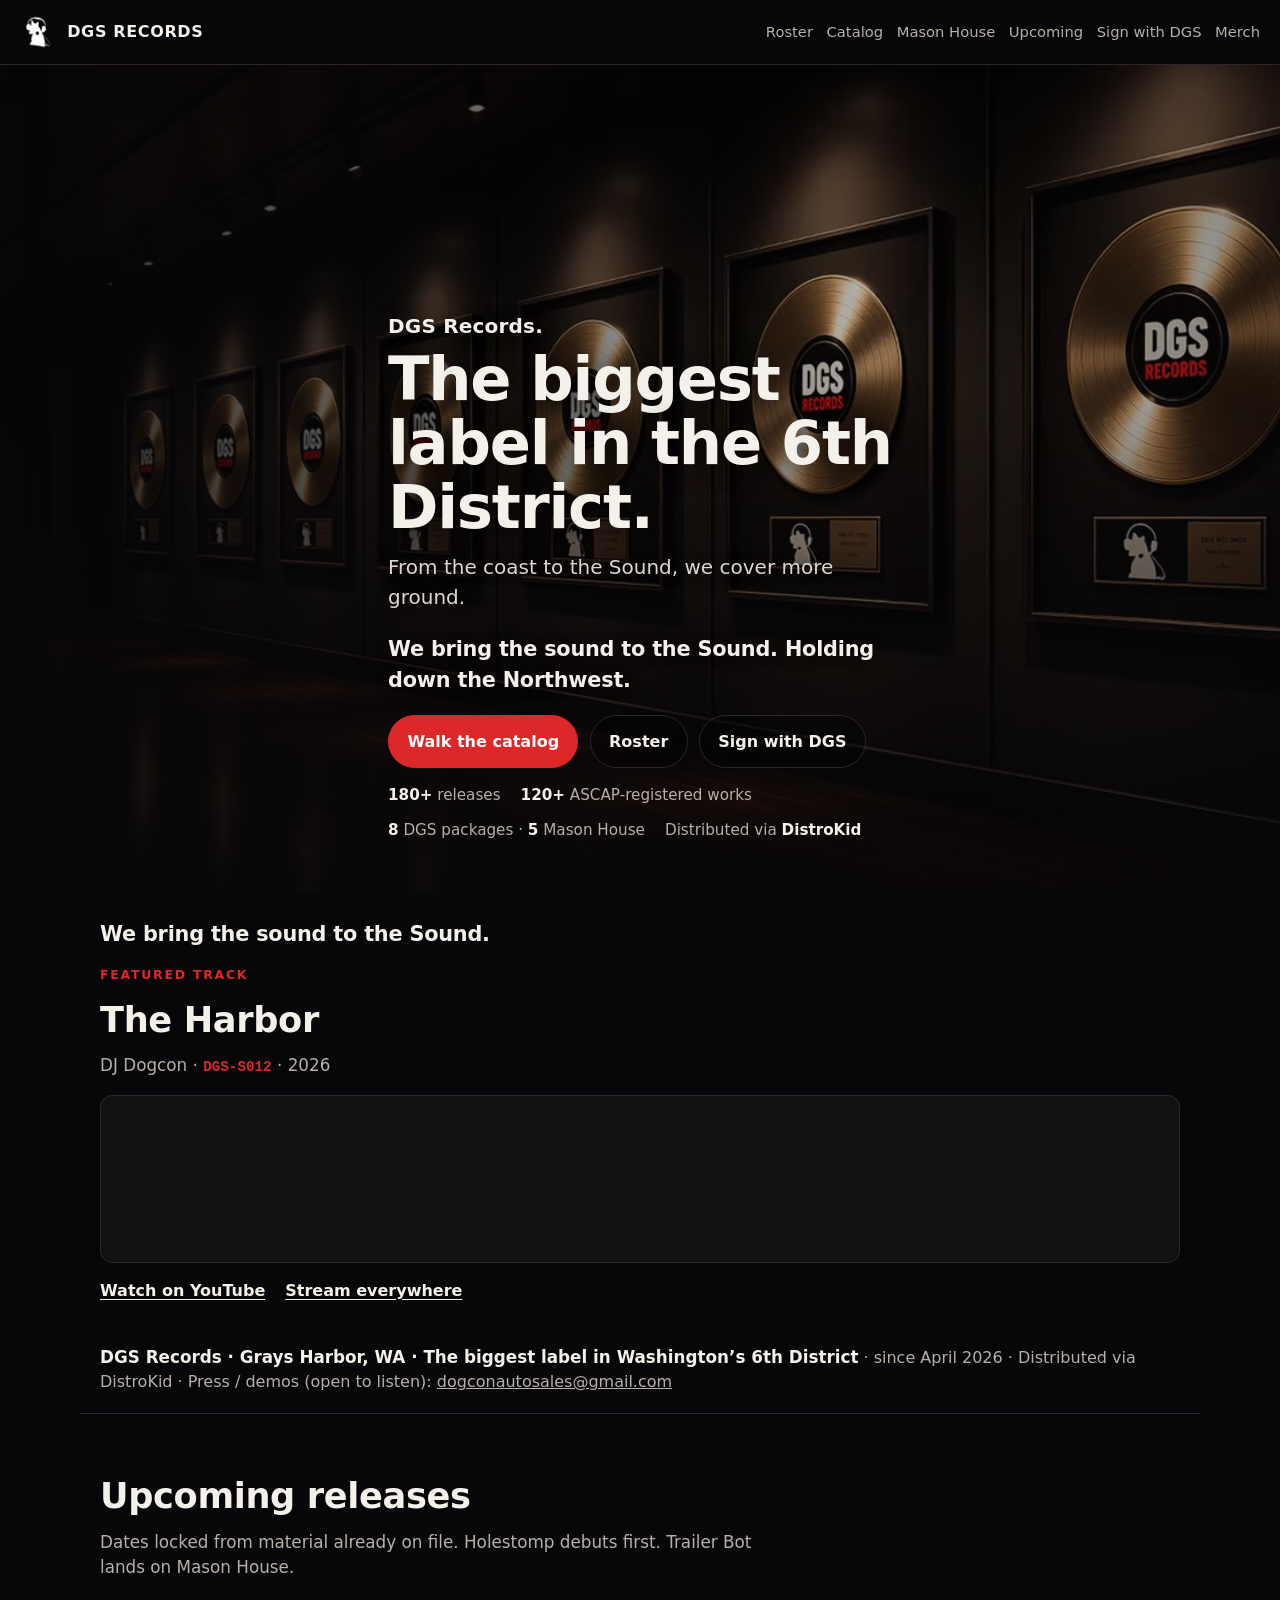
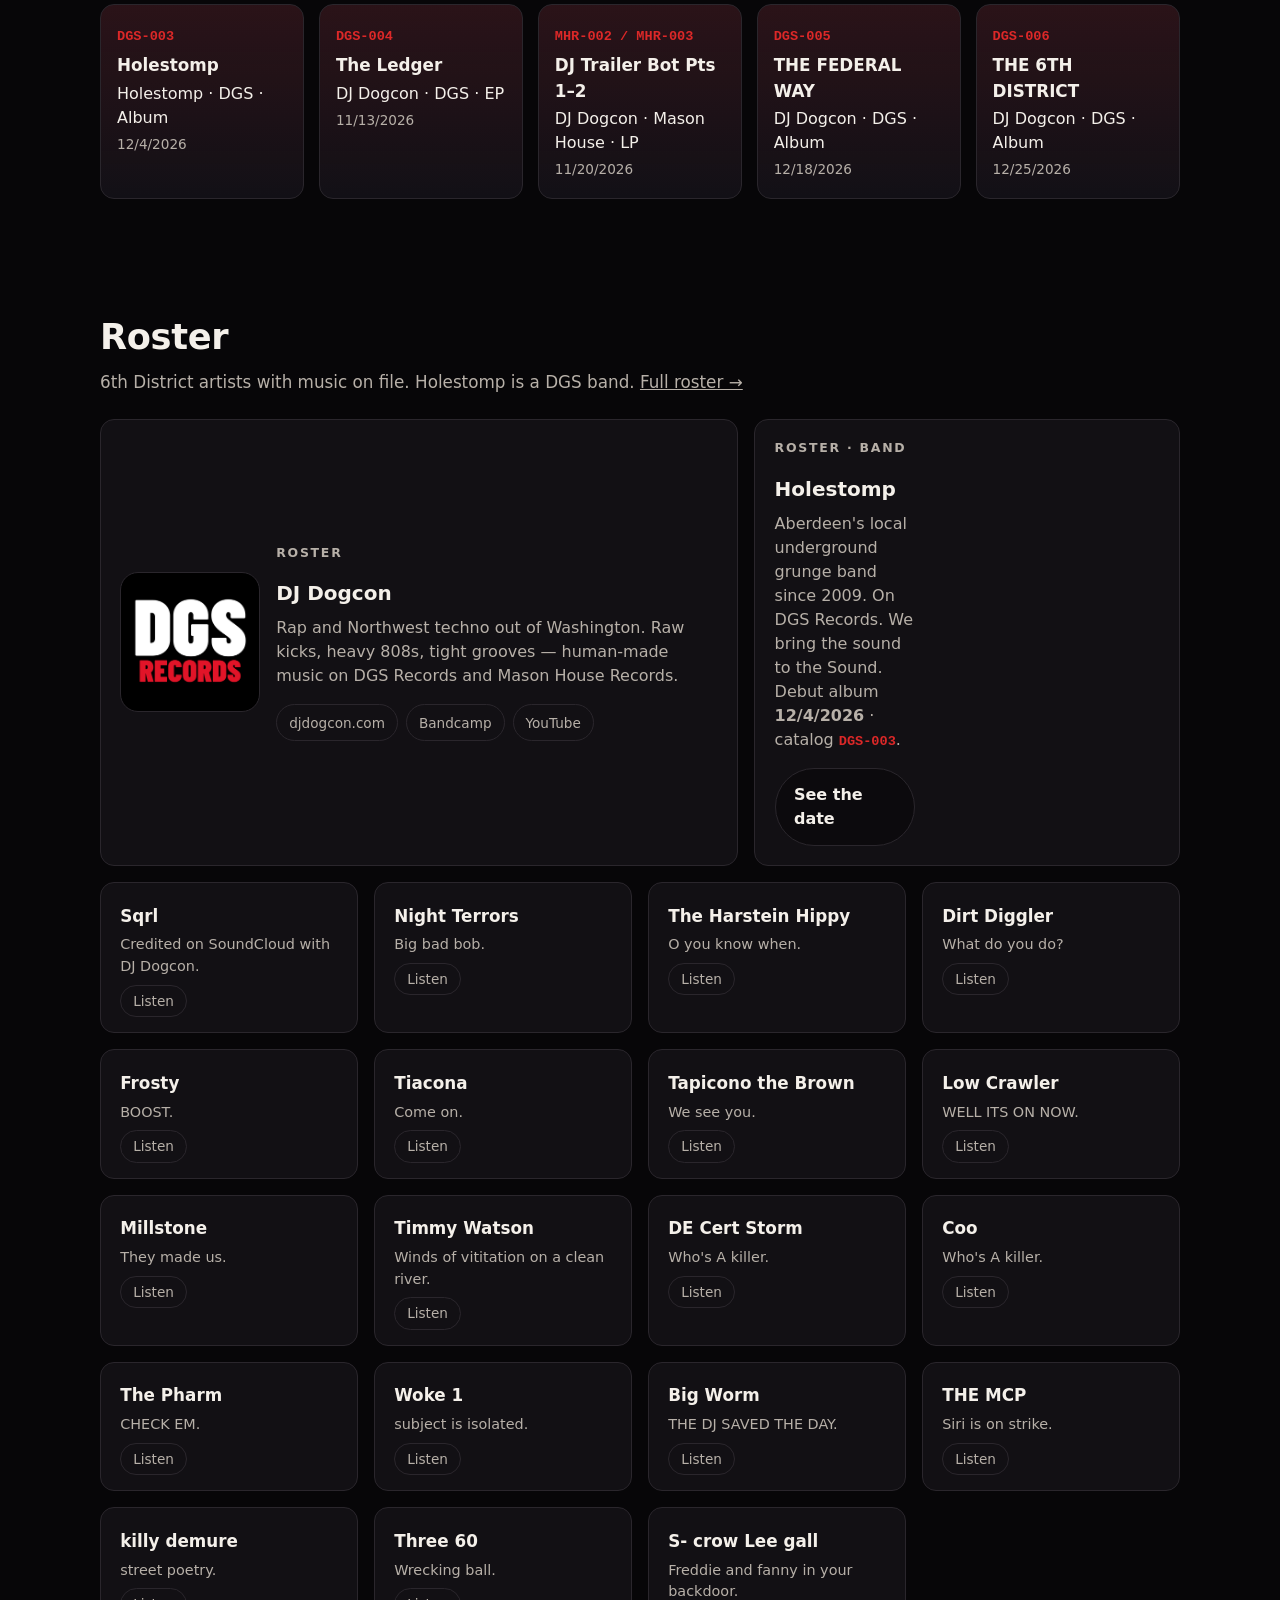
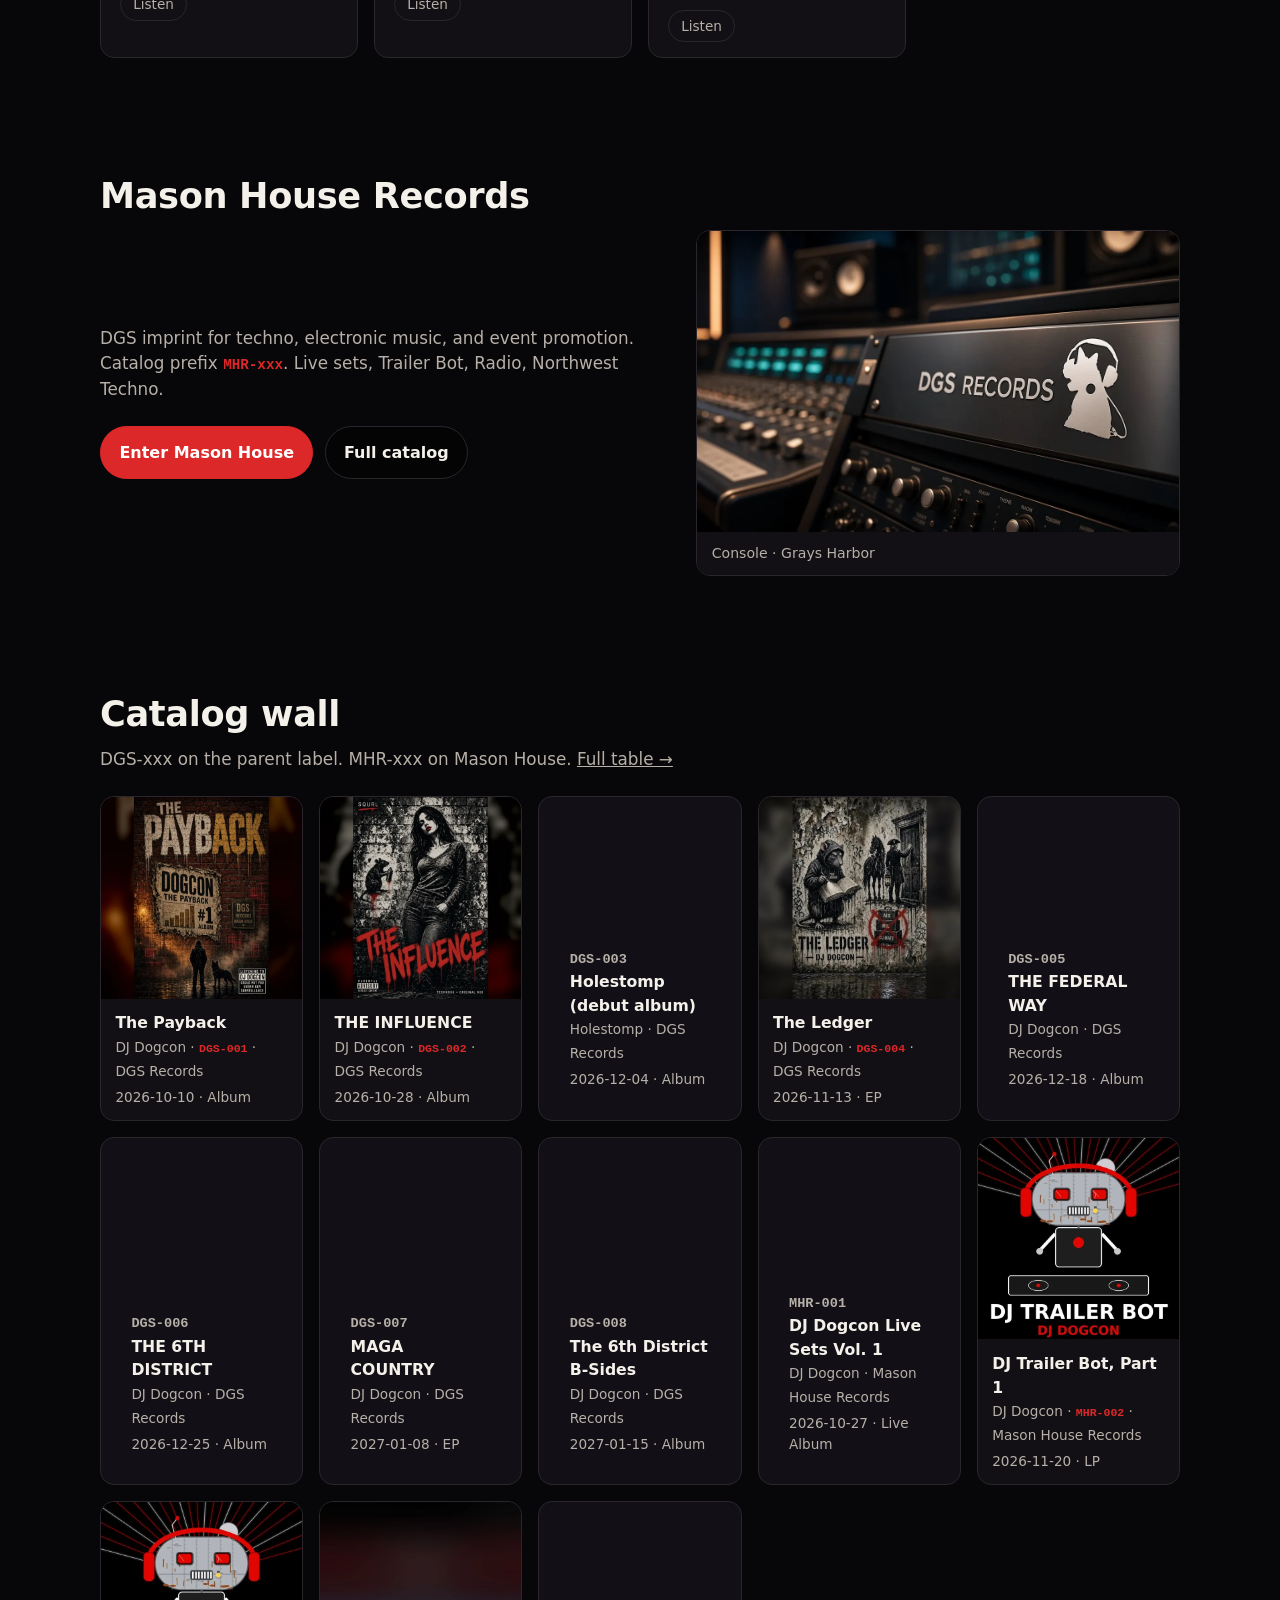
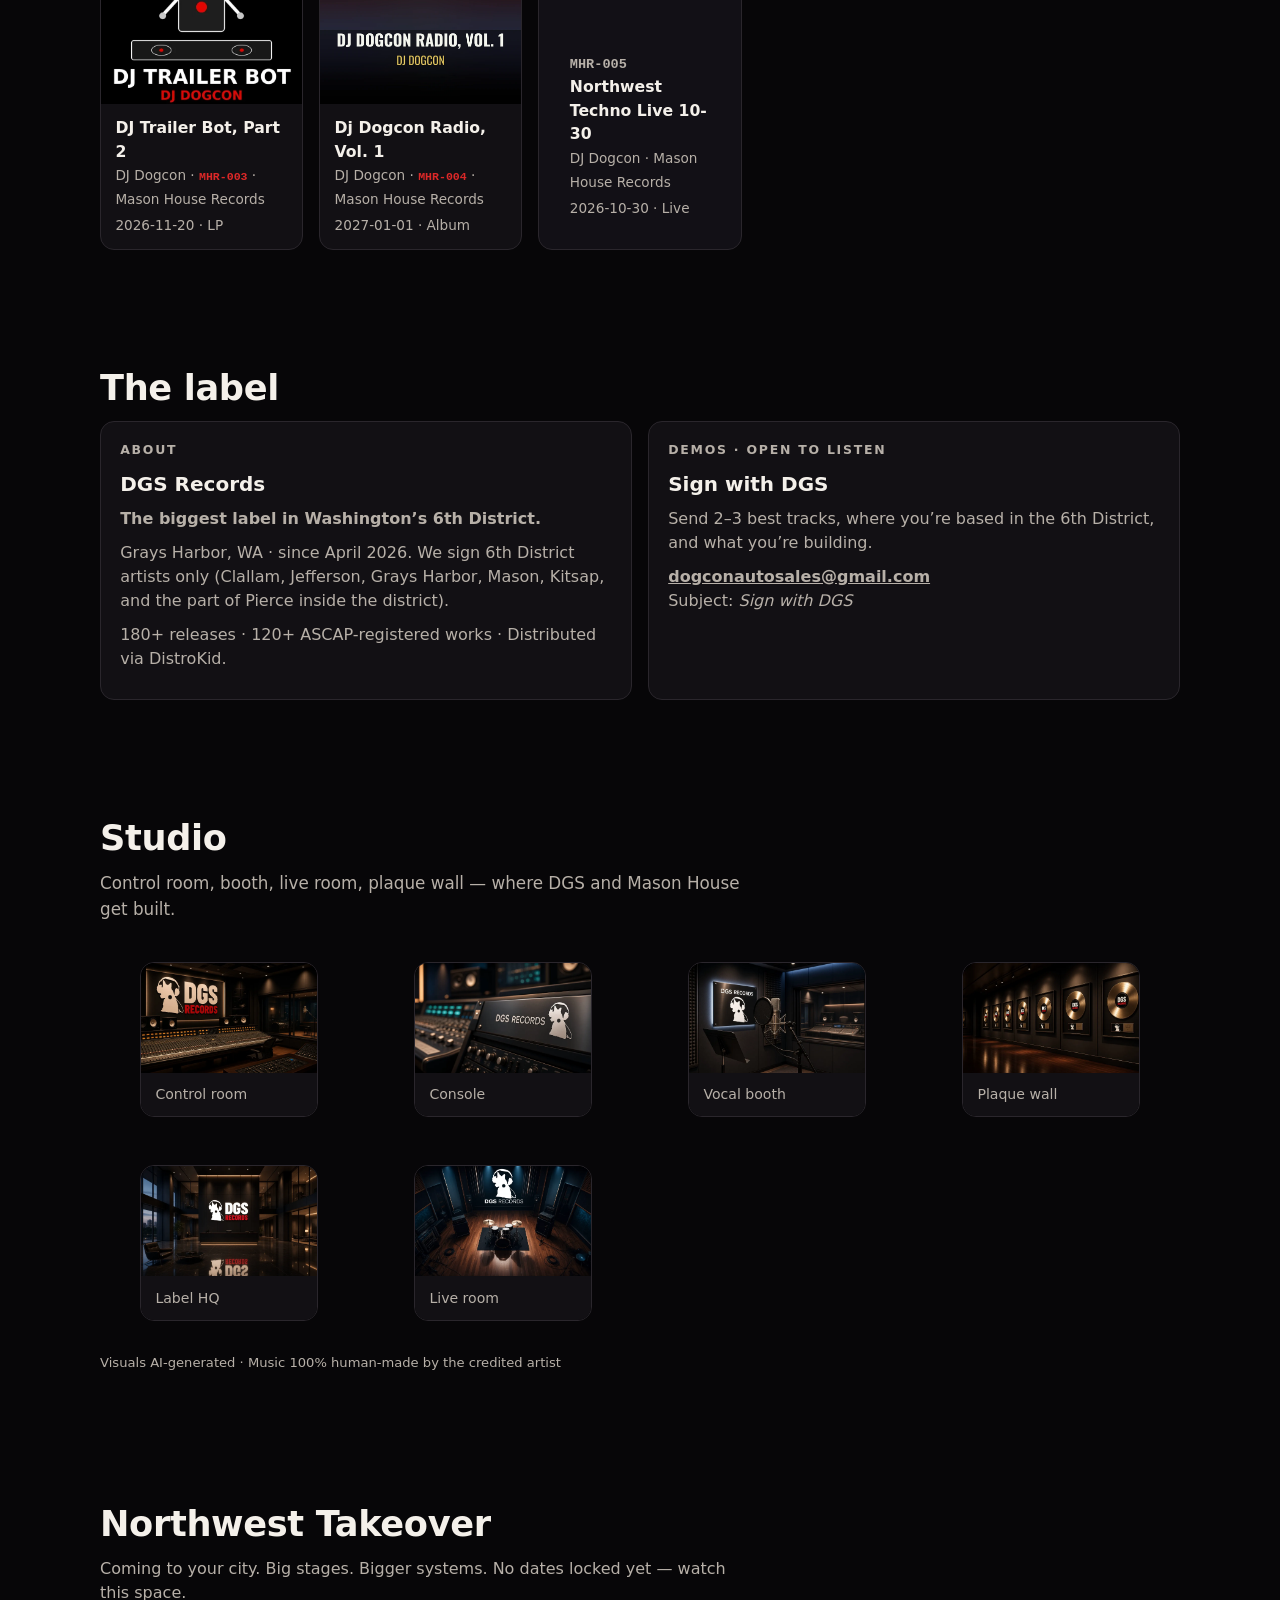
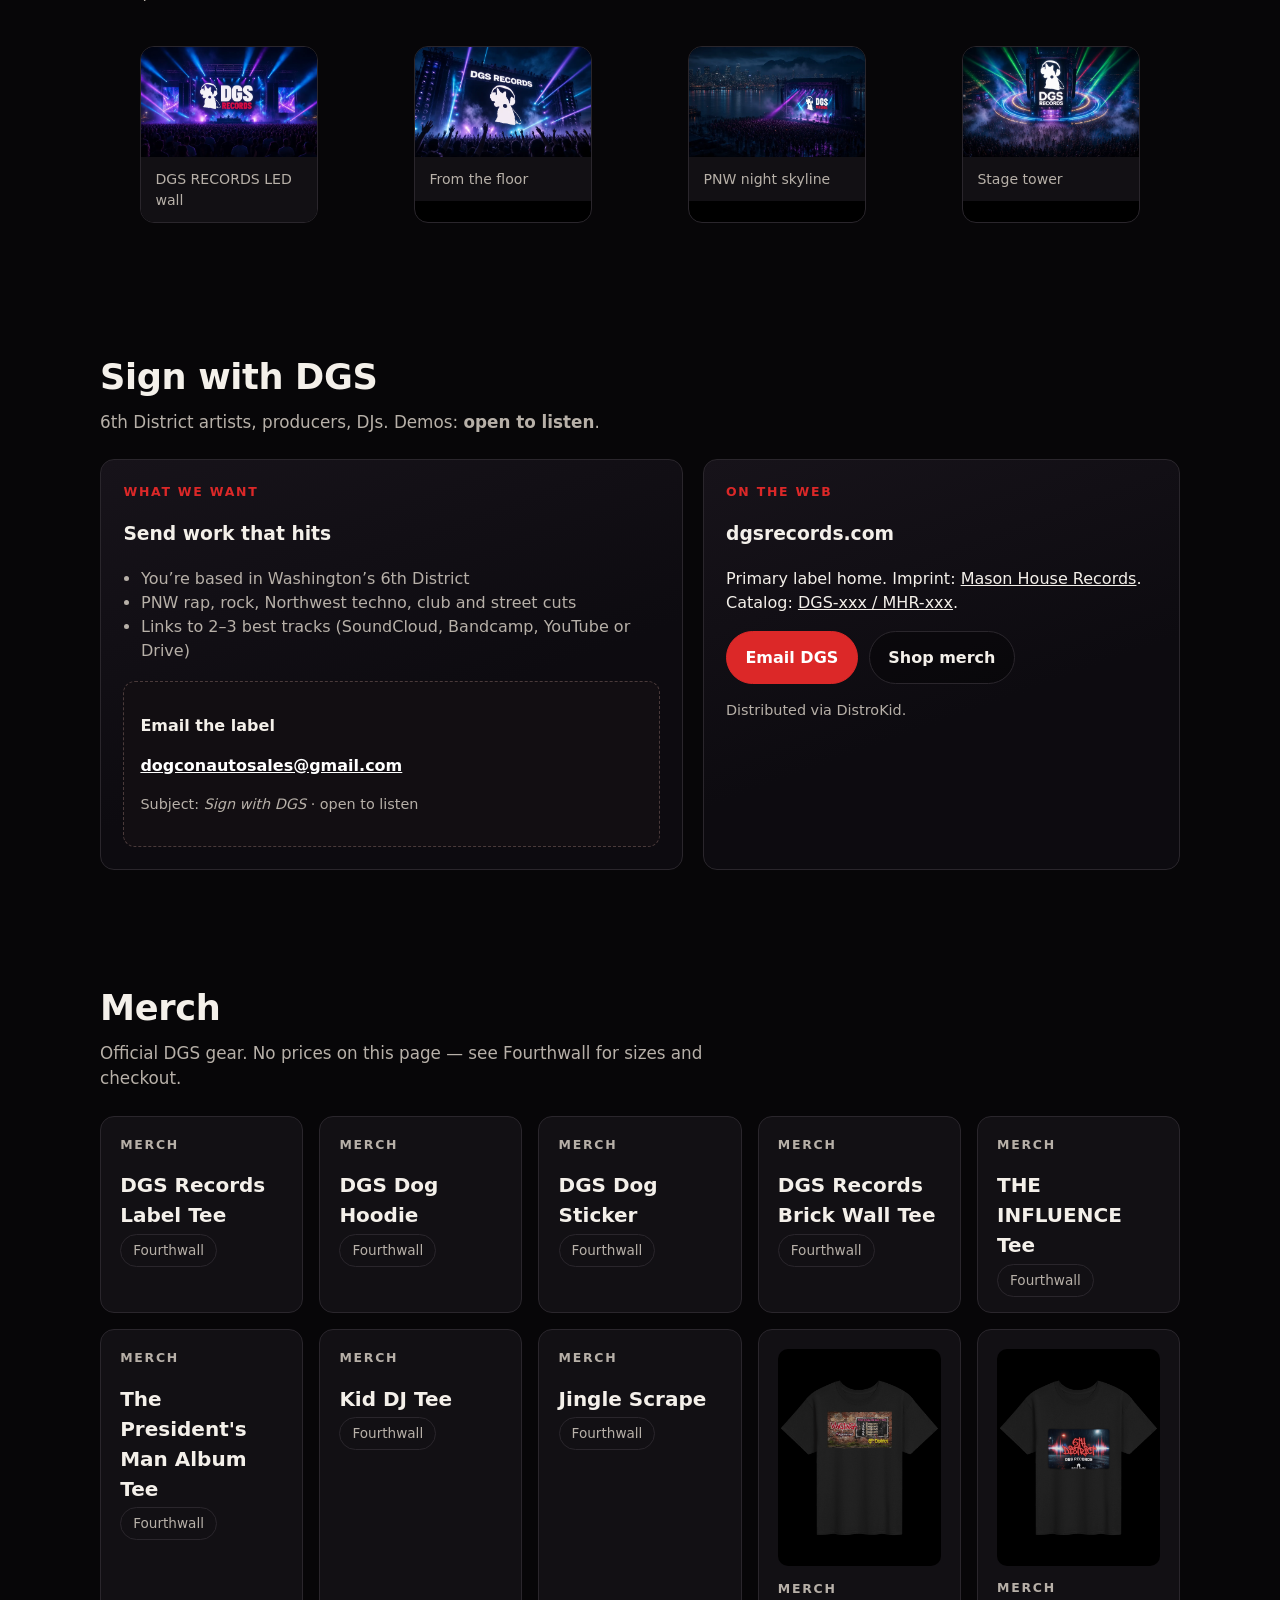
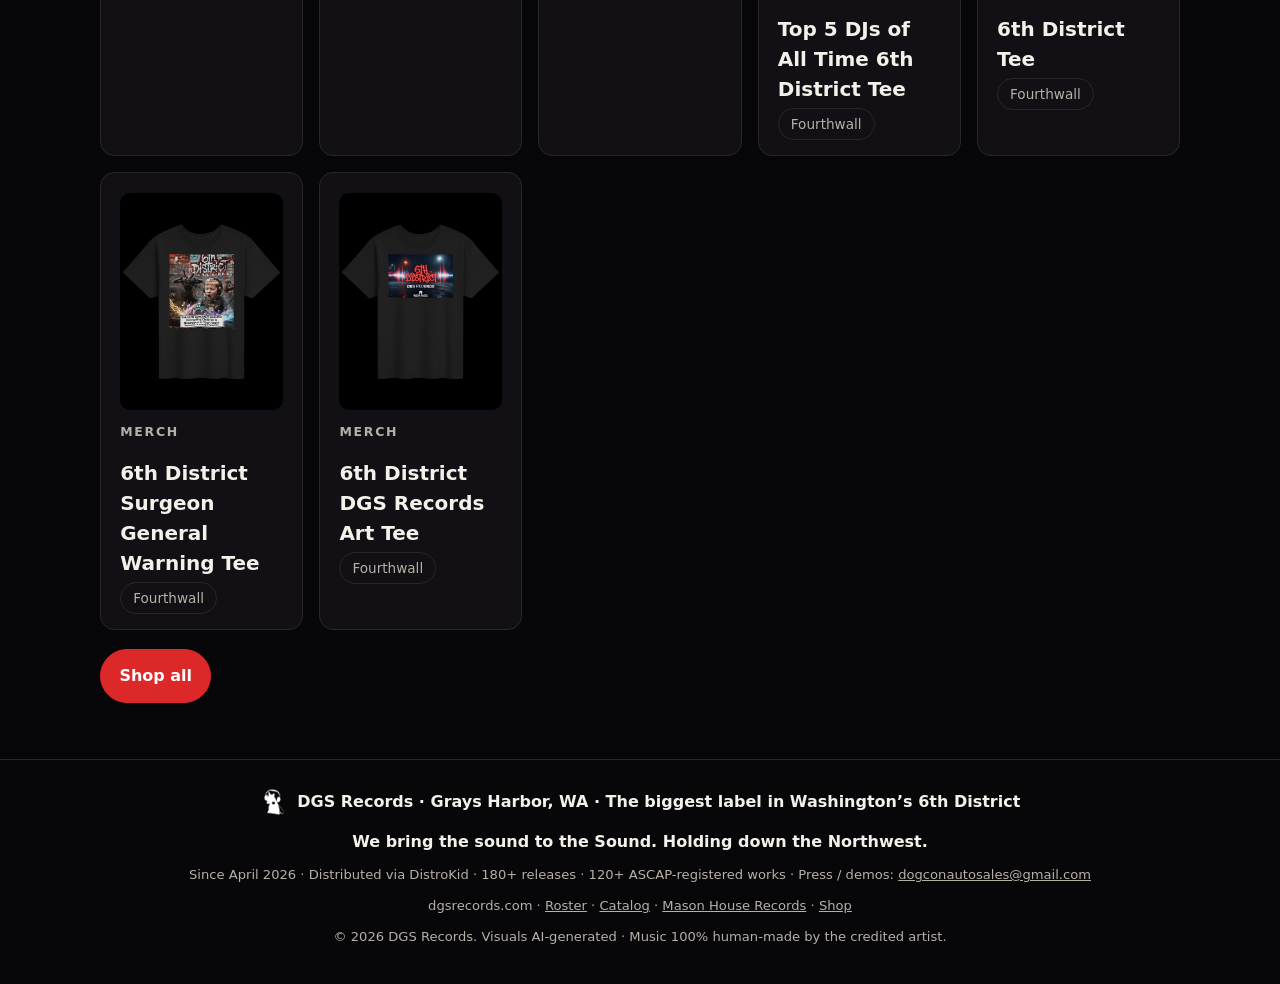
==== commit 20232884: "Set the Holestomp debut to 12/4/2026 and use the official bio. DGS-003 was listed as 11/11/2026. Tha" ====
--- a/index.html
+++ b/index.html
@@ -90,7 +90,7 @@
       <span class="cat-badge">DGS-003</span>
       <strong>Holestomp</strong>
       <span>Holestomp · DGS · Album</span>
-      <span class="date">11/11/2026</span>
+      <span class="date">12/4/2026</span>
     </div>
     <div class="up-card">
       <span class="cat-badge">DGS-004</span>
@@ -140,7 +140,7 @@
       <div>
         <p class="kicker">Roster · Band</p>
         <h3>Holestomp</h3>
-        <p>Rock band on DGS Records. Debut album <strong>11/11/2026</strong> · catalog <code>DGS-003</code>.</p>
+        <p>Aberdeen's local underground grunge band since 2009. On DGS Records. We bring the sound to the Sound. Debut album <strong>12/4/2026</strong> · catalog <code>DGS-003</code>.</p>
         <a class="btn" href="#upcoming">See the date</a>
       </div>
     </article>
@@ -271,7 +271,7 @@
       <div class="meta"><strong>THE INFLUENCE</strong><span>DJ Dogcon · <code>DGS-002</code> · DGS Records</span><span class="date">2026-10-28 · Album</span></div>
     </a>
     <div class="release release-text">
-      <div class="meta"><span class="cat-badge">DGS-003</span><strong>Holestomp (debut album)</strong><span>Holestomp · DGS Records</span><span class="date">2026-11-11 · Album</span></div>
+      <div class="meta"><span class="cat-badge">DGS-003</span><strong>Holestomp (debut album)</strong><span>Holestomp · DGS Records</span><span class="date">2026-12-04 · Album</span></div>
     </div>
     <a class="release" href="https://djdogcon.com/" target="_blank" rel="noopener">
       <img src="assets/releases/the_ledger.webp" width="600" height="600" alt="The Ledger cover" loading="lazy">
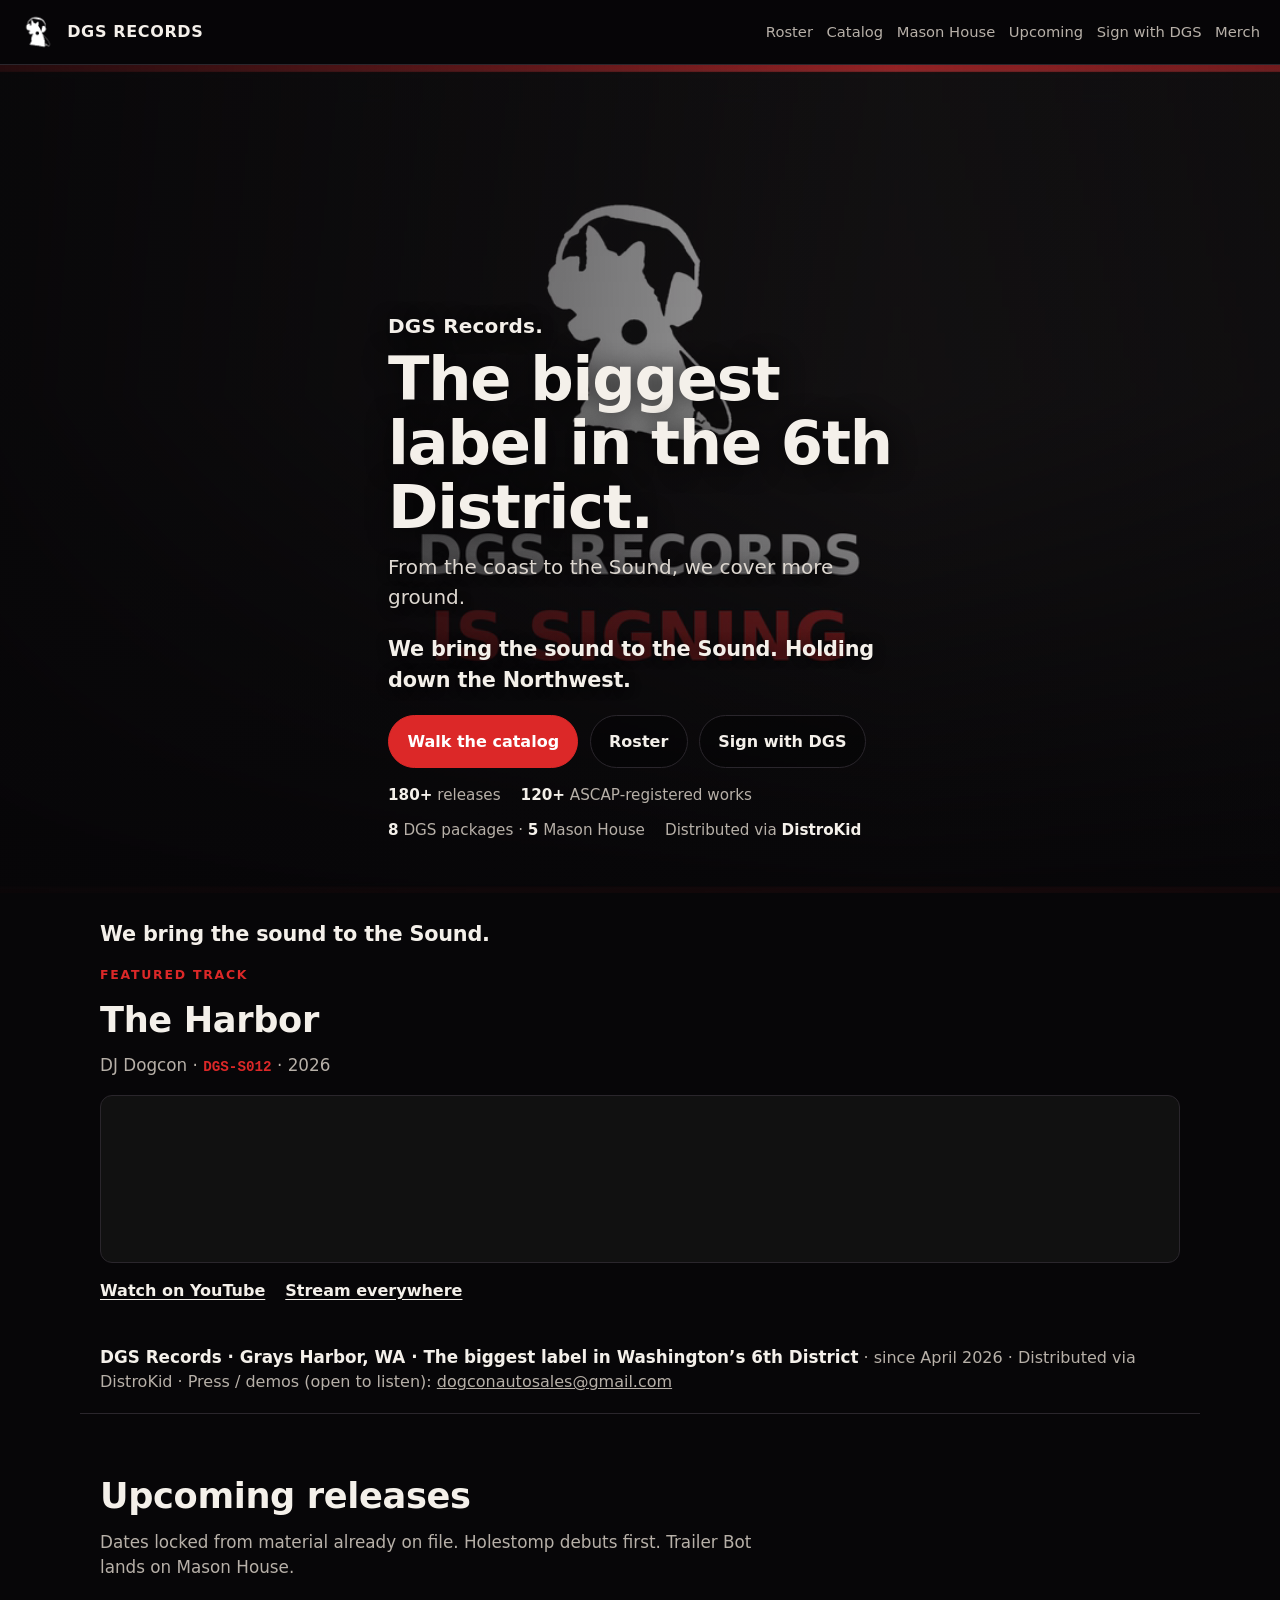
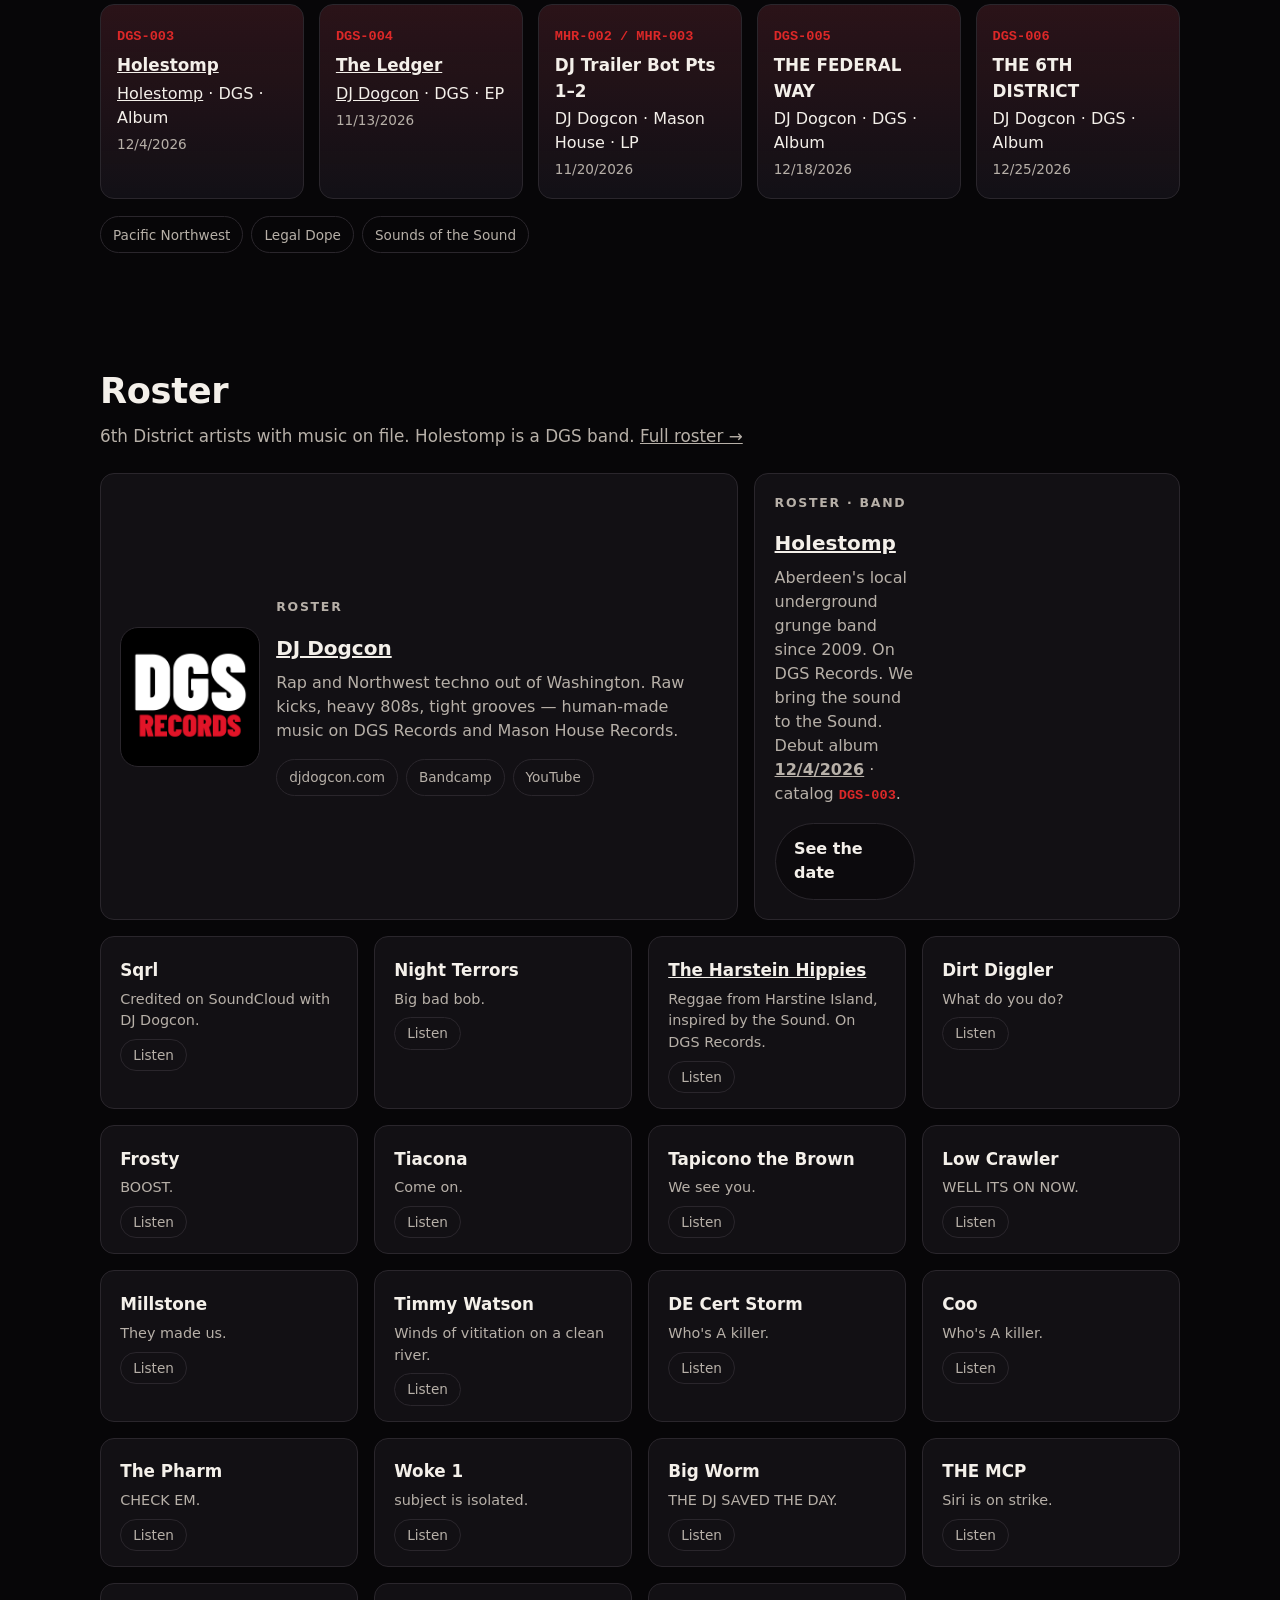
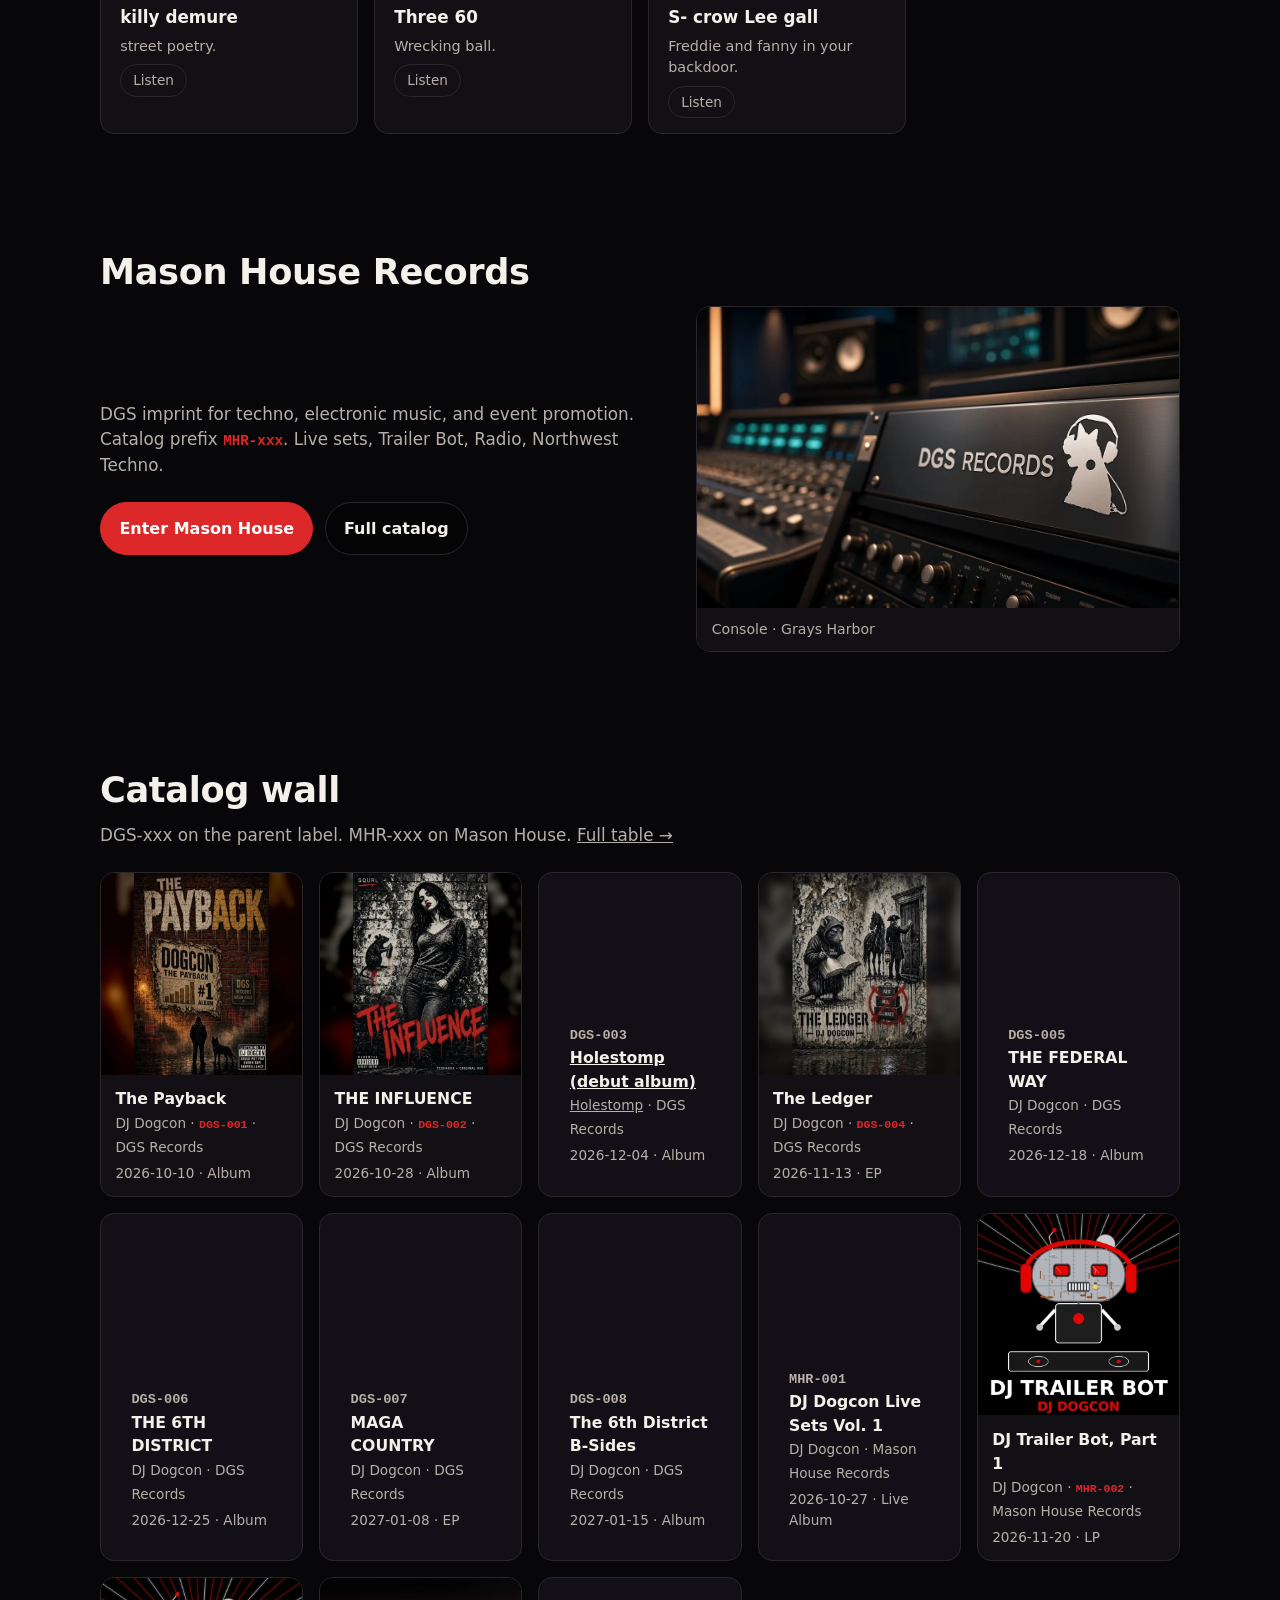
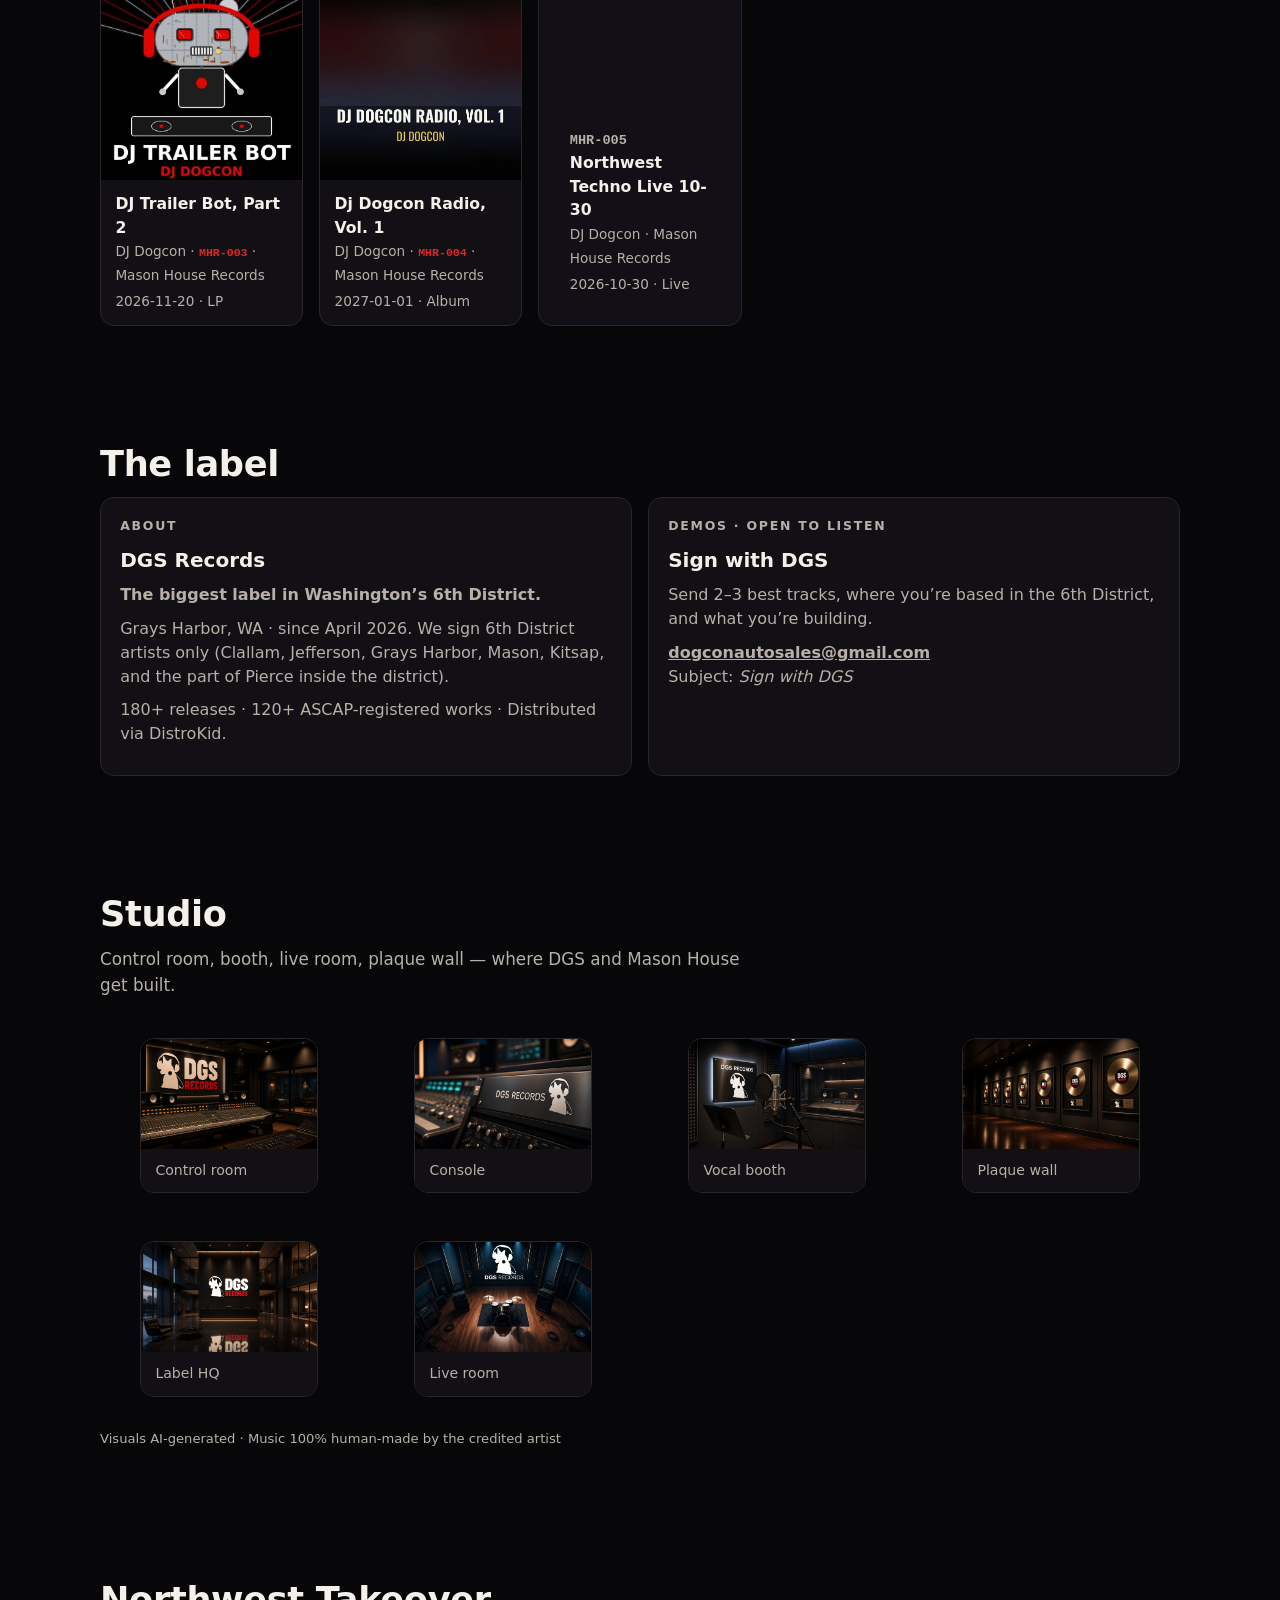
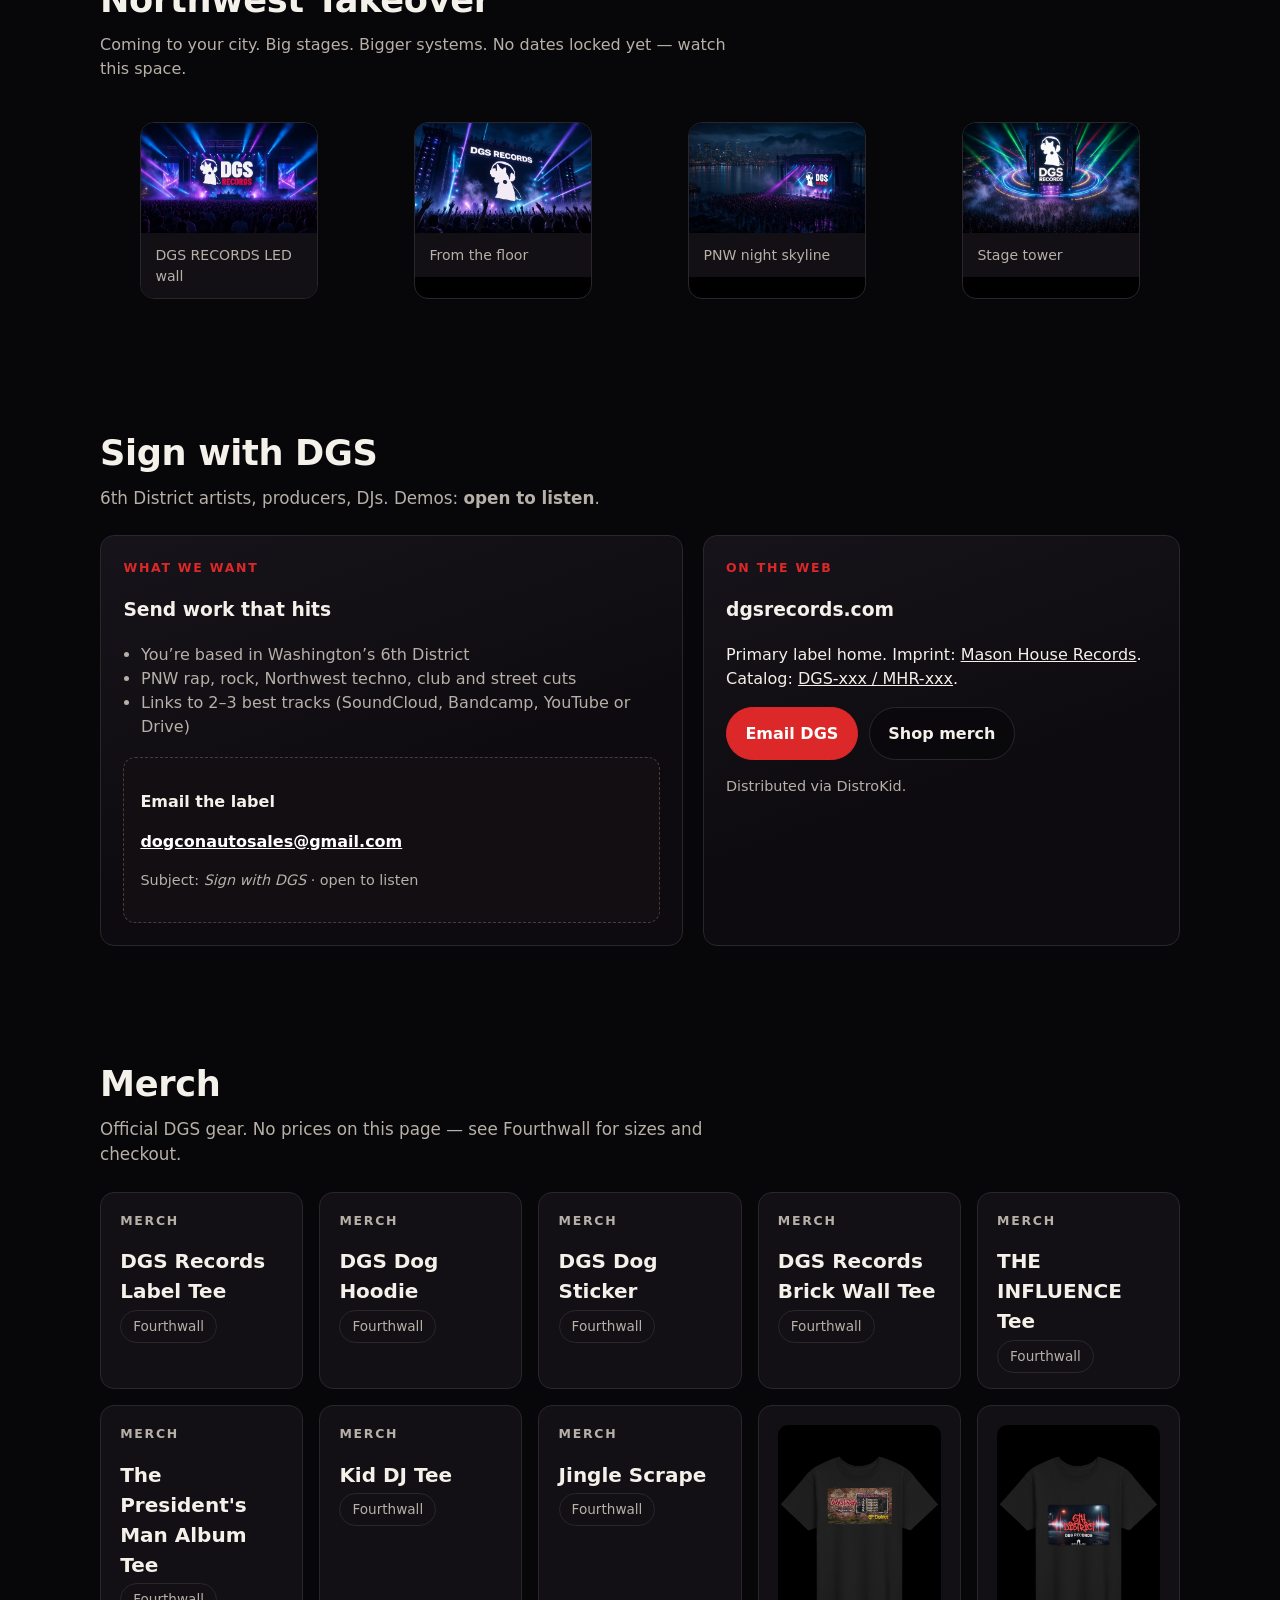
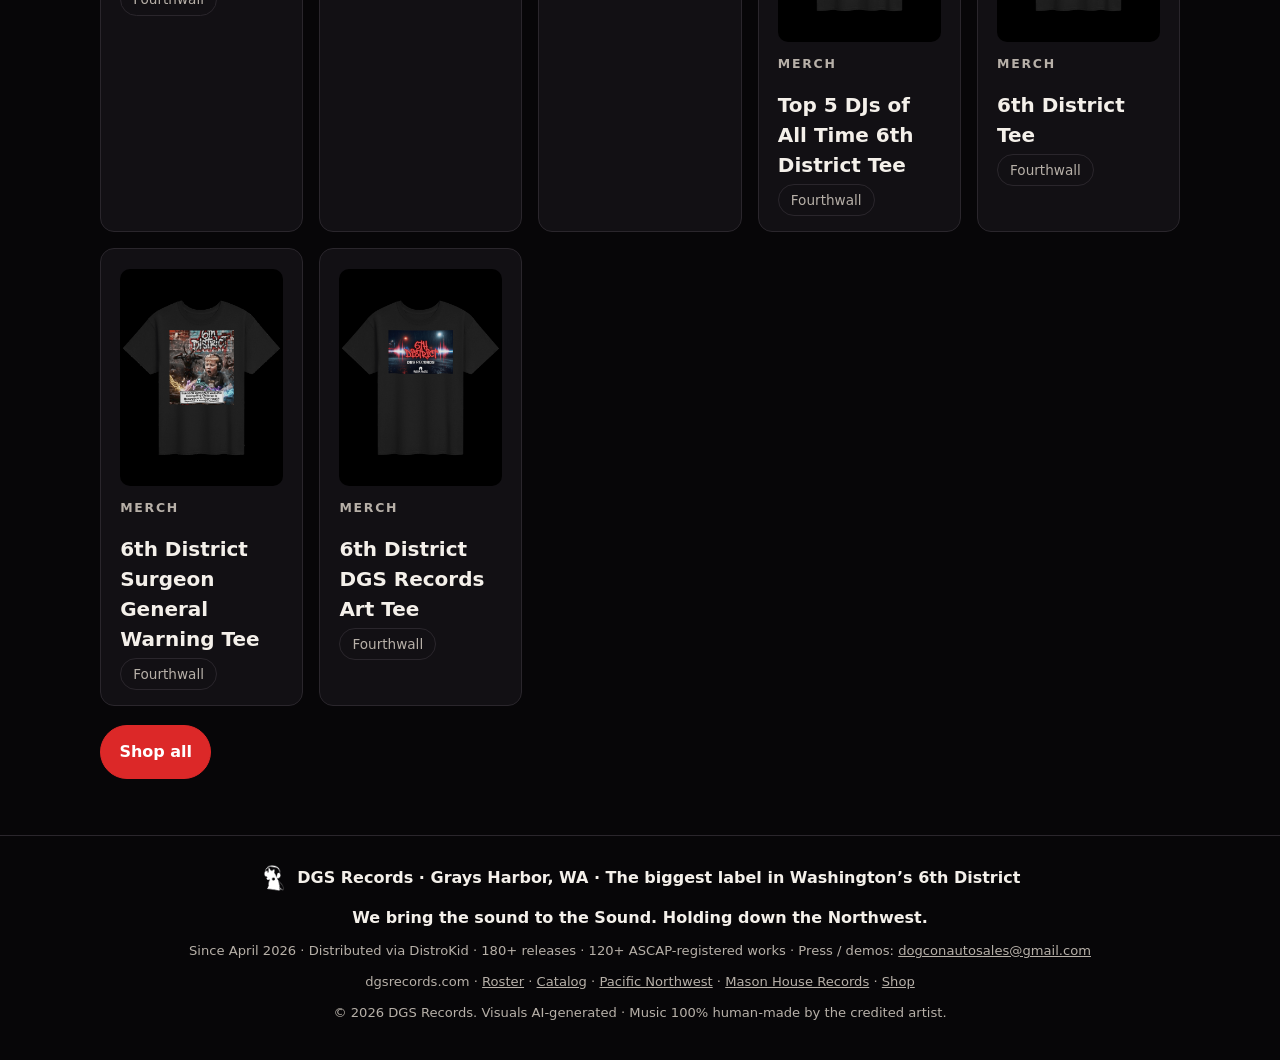
==== commit 47817150: "Add SEO act, release, and regional pages. Publish artist, album, and Pacific Northwest pages with re" ====
--- a/index.html
+++ b/index.html
@@ -18,8 +18,9 @@
 <meta name="twitter:title" content="DGS Records · The Biggest Label in the 6th District">
 <meta name="twitter:description" content="Holding down the 6th District. Distributed via DistroKid. Demos: open to listen.">
 <meta name="twitter:image" content="https://dgsrecords.com/assets/studio/studio_01_control_room.webp">
+<!-- Google Search Console verification: paste meta tag here, e.g. <meta name="google-site-verification" content="…"> -->
 <script type="application/ld+json">
-{"@context":"https://schema.org","@type":"RecordLabel","name":"DGS Records","url":"https://dgsrecords.com/","logo":"https://dgsrecords.com/assets/brand/logo.png","foundingLocation":{"@type":"Place","name":"Grays Harbor, Washington, USA"},"foundingDate":"2026-04","description":"DGS Records · Grays Harbor, WA · The biggest label in the 6th District. Signs 6th District artists. Distributed via DistroKid.","email":"dogconautosales@gmail.com","sameAs":["https://djdogcon.com/","https://djdogcon.bandcamp.com","https://www.youtube.com/@DJDogcon","https://dj-dogcon-shop.fourthwall.com/"]}
+{"@context":"https://schema.org","@type":"RecordLabel","name":"DGS Records","url":"https://dgsrecords.com/","logo":"https://dgsrecords.com/assets/brand/logo.png","foundingLocation":{"@type":"Place","name":"Grays Harbor, Washington, USA"},"foundingDate":"2026-04","description":"DGS Records · Grays Harbor, WA · The biggest label in the 6th District. Signs 6th District artists. Distributed via DistroKid.","email":"dogconautosales@gmail.com","sameAs":["https://djdogcon.com/","https://djdogcon.bandcamp.com","https://www.youtube.com/@DJDogcon","https://dj-dogcon-shop.fourthwall.com/"],"subjectOf":[{"@type":"WebPage","name":"DJ Dogcon","url":"https://dgsrecords.com/artists/dj-dogcon.html"},{"@type":"WebPage","name":"Holestomp","url":"https://dgsrecords.com/artists/holestomp.html"},{"@type":"WebPage","name":"The Harstein Hippies","url":"https://dgsrecords.com/artists/the-harstein-hippies.html"},{"@type":"WebPage","name":"Kitsap Kings","url":"https://dgsrecords.com/artists/kitsap-kings.html"},{"@type":"WebPage","name":"The Ledger","url":"https://dgsrecords.com/releases/the-ledger.html"},{"@type":"WebPage","name":"Holestomp","url":"https://dgsrecords.com/releases/holestomp.html"},{"@type":"WebPage","name":"Sounds of the Sound","url":"https://dgsrecords.com/releases/sounds-of-the-sound.html"},{"@type":"WebPage","name":"Legal Dope","url":"https://dgsrecords.com/releases/legal-dope.html"},{"@type":"WebPage","name":"Pacific Northwest record label","url":"https://dgsrecords.com/pacific-northwest.html"}]}
 </script>
 <link rel="stylesheet" href="style.css">
 </head>
@@ -88,14 +89,14 @@
   <div class="up-strip">
     <div class="up-card">
       <span class="cat-badge">DGS-003</span>
-      <strong>Holestomp</strong>
-      <span>Holestomp · DGS · Album</span>
+      <strong><a href="releases/holestomp.html">Holestomp</a></strong>
+      <span><a href="artists/holestomp.html">Holestomp</a> · DGS · Album</span>
       <span class="date">12/4/2026</span>
     </div>
     <div class="up-card">
       <span class="cat-badge">DGS-004</span>
-      <strong>The Ledger</strong>
-      <span>DJ Dogcon · DGS · EP</span>
+      <strong><a href="releases/the-ledger.html">The Ledger</a></strong>
+      <span><a href="artists/dj-dogcon.html">DJ Dogcon</a> · DGS · EP</span>
       <span class="date">11/13/2026</span>
     </div>
     <div class="up-card">
@@ -116,6 +117,11 @@
       <span>DJ Dogcon · DGS · Album</span>
       <span class="date">12/25/2026</span>
     </div>
+  </div>
+  <div class="chips" style="margin-top:1.1rem">
+    <a class="chip" href="pacific-northwest.html">Pacific Northwest</a>
+    <a class="chip" href="releases/legal-dope.html">Legal Dope</a>
+    <a class="chip" href="releases/sounds-of-the-sound.html">Sounds of the Sound</a>
   </div>
 </section>
 
@@ -127,7 +133,7 @@
       <img class="avatar" src="assets/brand/logo_dgs_records.png" width="140" height="140" alt="DGS Records mark">
       <div>
         <p class="kicker">Roster</p>
-        <h3>DJ Dogcon</h3>
+        <h3><a href="artists/dj-dogcon.html">DJ Dogcon</a></h3>
         <p>Rap and Northwest techno out of Washington. Raw kicks, heavy 808s, tight grooves — human-made music on DGS Records and Mason House Records.</p>
         <div class="chips">
           <a class="chip" href="https://djdogcon.com/" target="_blank" rel="noopener">djdogcon.com</a>
@@ -139,9 +145,9 @@
     <article class="card artist-feat">
       <div>
         <p class="kicker">Roster · Band</p>
-        <h3>Holestomp</h3>
-        <p>Aberdeen's local underground grunge band since 2009. On DGS Records. We bring the sound to the Sound. Debut album <strong>12/4/2026</strong> · catalog <code>DGS-003</code>.</p>
-        <a class="btn" href="#upcoming">See the date</a>
+        <h3><a href="artists/holestomp.html">Holestomp</a></h3>
+        <p>Aberdeen's local underground grunge band since 2009. On DGS Records. We bring the sound to the Sound. Debut album <a href="releases/holestomp.html"><strong>12/4/2026</strong></a> · catalog <code>DGS-003</code>.</p>
+        <a class="btn" href="releases/holestomp.html">See the date</a>
       </div>
     </article>
   </div>
@@ -157,8 +163,8 @@
       <a class="chip" href="https://soundcloud.com/dogconleon/big-bad-bob" target="_blank" rel="noopener">Listen</a>
     </article>
     <article class="card roster-mini">
-      <h3>The Harstein Hippy</h3>
-      <p class="track">O you know when.</p>
+      <h3><a href="artists/the-harstein-hippies.html">The Harstein Hippies</a></h3>
+      <p class="track">Reggae from Harstine Island, inspired by the Sound. On DGS Records.</p>
       <a class="chip" href="https://soundcloud.com/dogconleon/o-you-know-when" target="_blank" rel="noopener">Listen</a>
     </article>
     <article class="card roster-mini">
@@ -271,9 +277,9 @@
       <div class="meta"><strong>THE INFLUENCE</strong><span>DJ Dogcon · <code>DGS-002</code> · DGS Records</span><span class="date">2026-10-28 · Album</span></div>
     </a>
     <div class="release release-text">
-      <div class="meta"><span class="cat-badge">DGS-003</span><strong>Holestomp (debut album)</strong><span>Holestomp · DGS Records</span><span class="date">2026-12-04 · Album</span></div>
-    </div>
-    <a class="release" href="https://djdogcon.com/" target="_blank" rel="noopener">
+      <div class="meta"><span class="cat-badge">DGS-003</span><strong><a href="releases/holestomp.html">Holestomp (debut album)</a></strong><span><a href="artists/holestomp.html">Holestomp</a> · DGS Records</span><span class="date">2026-12-04 · Album</span></div>
+    </div>
+    <a class="release" href="releases/the-ledger.html">
       <img src="assets/releases/the_ledger.webp" width="600" height="600" alt="The Ledger cover" loading="lazy">
       <div class="meta"><strong>The Ledger</strong><span>DJ Dogcon · <code>DGS-004</code> · DGS Records</span><span class="date">2026-11-13 · EP</span></div>
     </a>
@@ -464,7 +470,7 @@
     <div class="foot-brand"><img src="assets/brand/dog_mark.png" width="28" height="31" alt="">DGS Records · Grays Harbor, WA · The biggest label in Washington&rsquo;s 6th District</div>
     <p class="foot-slogan"><strong>We bring the sound to the Sound.</strong> <strong>Holding down the Northwest.</strong></p>
     <div class="tiny">Since April 2026 · Distributed via DistroKid · 180+ releases · 120+ ASCAP-registered works · Press / demos: <a href="mailto:dogconautosales@gmail.com">dogconautosales@gmail.com</a></div>
-    <div class="tiny">dgsrecords.com · <a href="roster.html">Roster</a> · <a href="catalog.html">Catalog</a> · <a href="mason-house.html">Mason House Records</a> · <a href="https://dj-dogcon-shop.fourthwall.com/collections/all" target="_blank" rel="noopener">Shop</a></div>
+    <div class="tiny">dgsrecords.com · <a href="roster.html">Roster</a> · <a href="catalog.html">Catalog</a> · <a href="pacific-northwest.html">Pacific Northwest</a> · <a href="mason-house.html">Mason House Records</a> · <a href="https://dj-dogcon-shop.fourthwall.com/collections/all" target="_blank" rel="noopener">Shop</a></div>
     <div class="tiny">© 2026 DGS Records. Visuals AI-generated · Music 100% human-made by the credited artist.</div>
   </div>
 </footer>
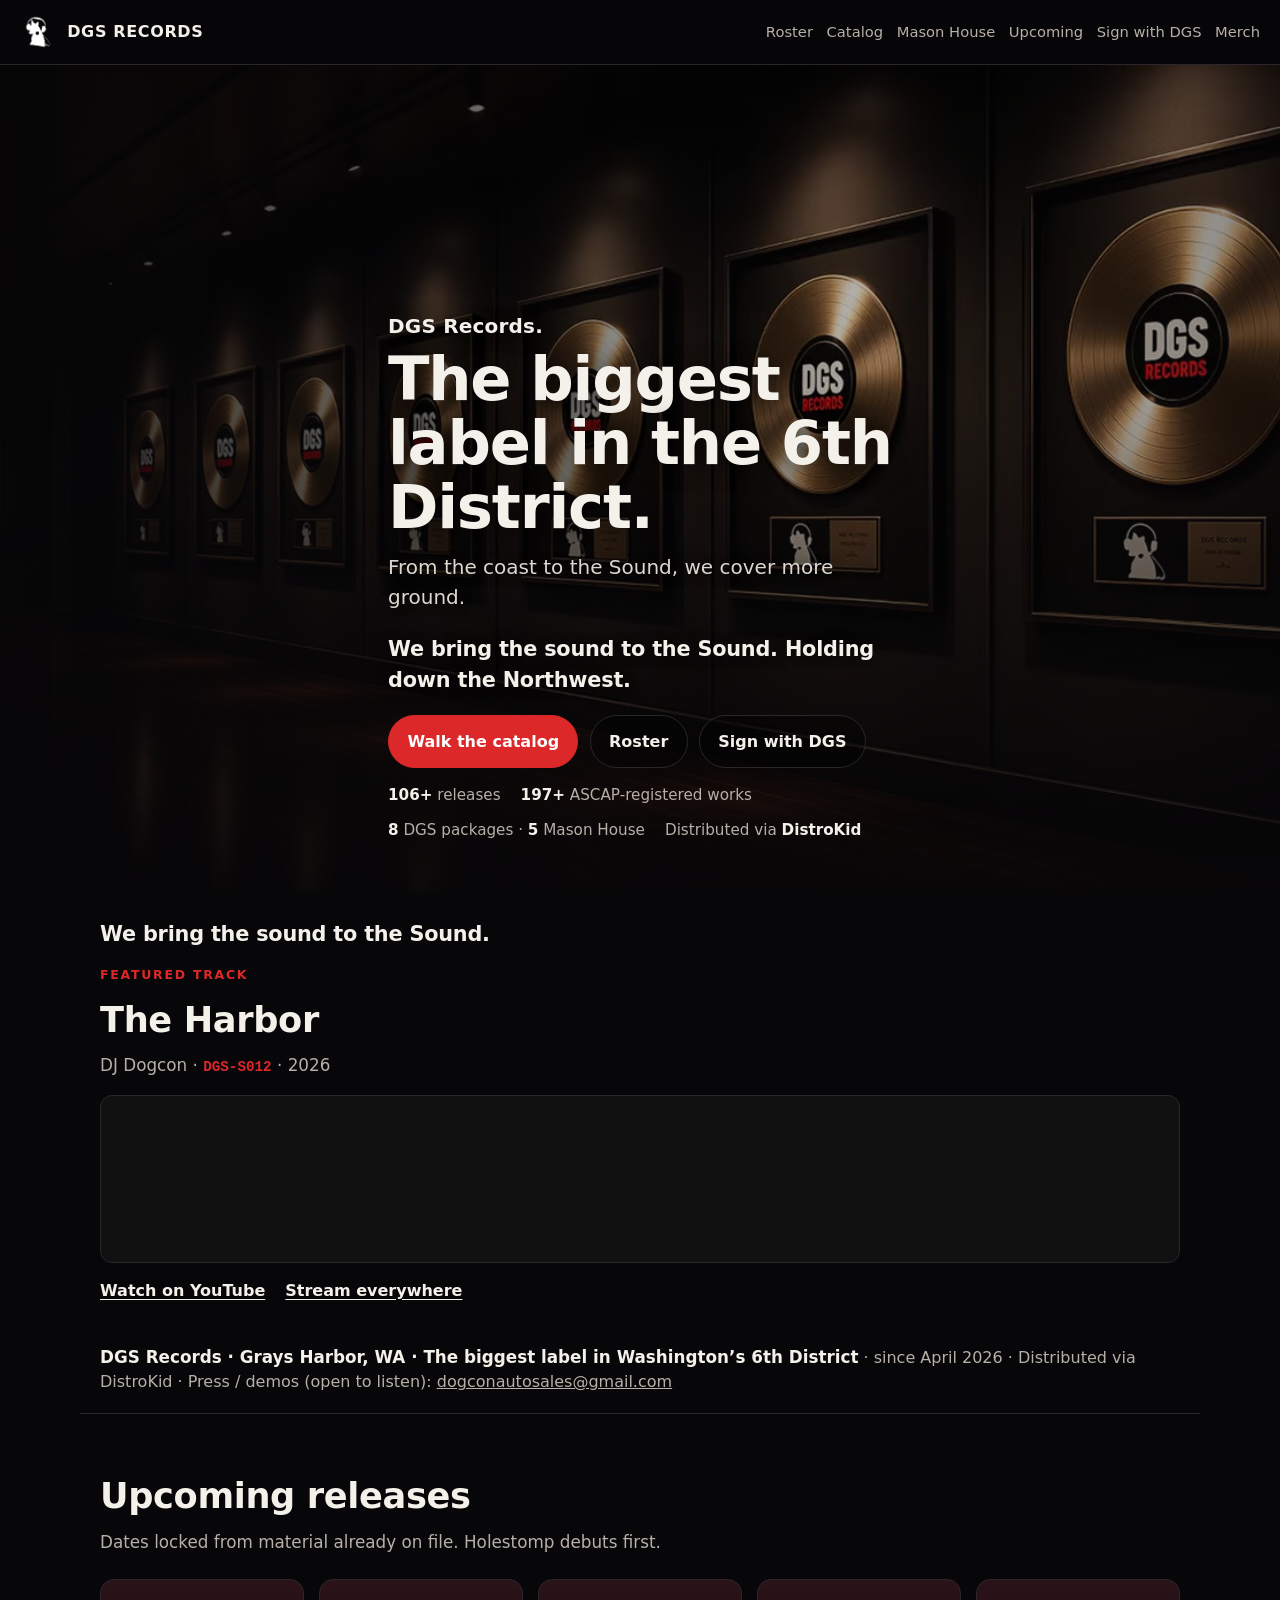
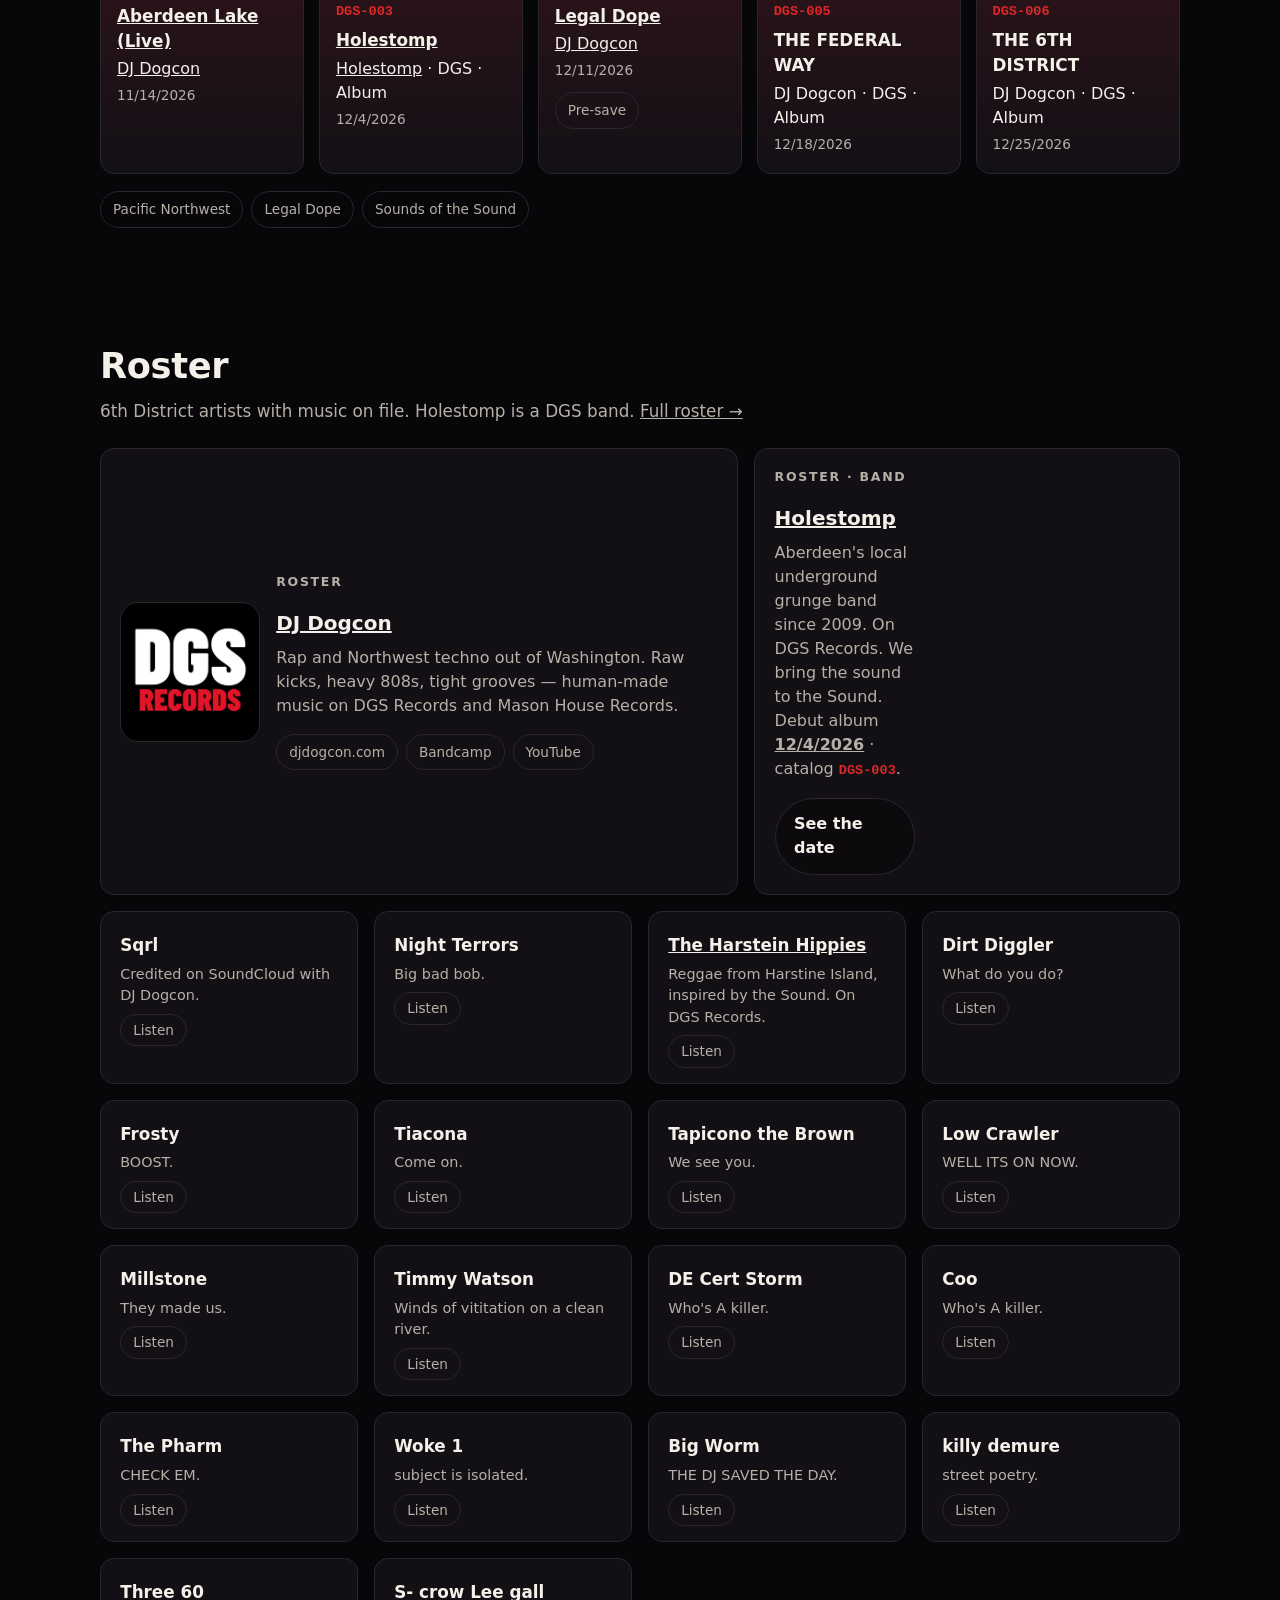
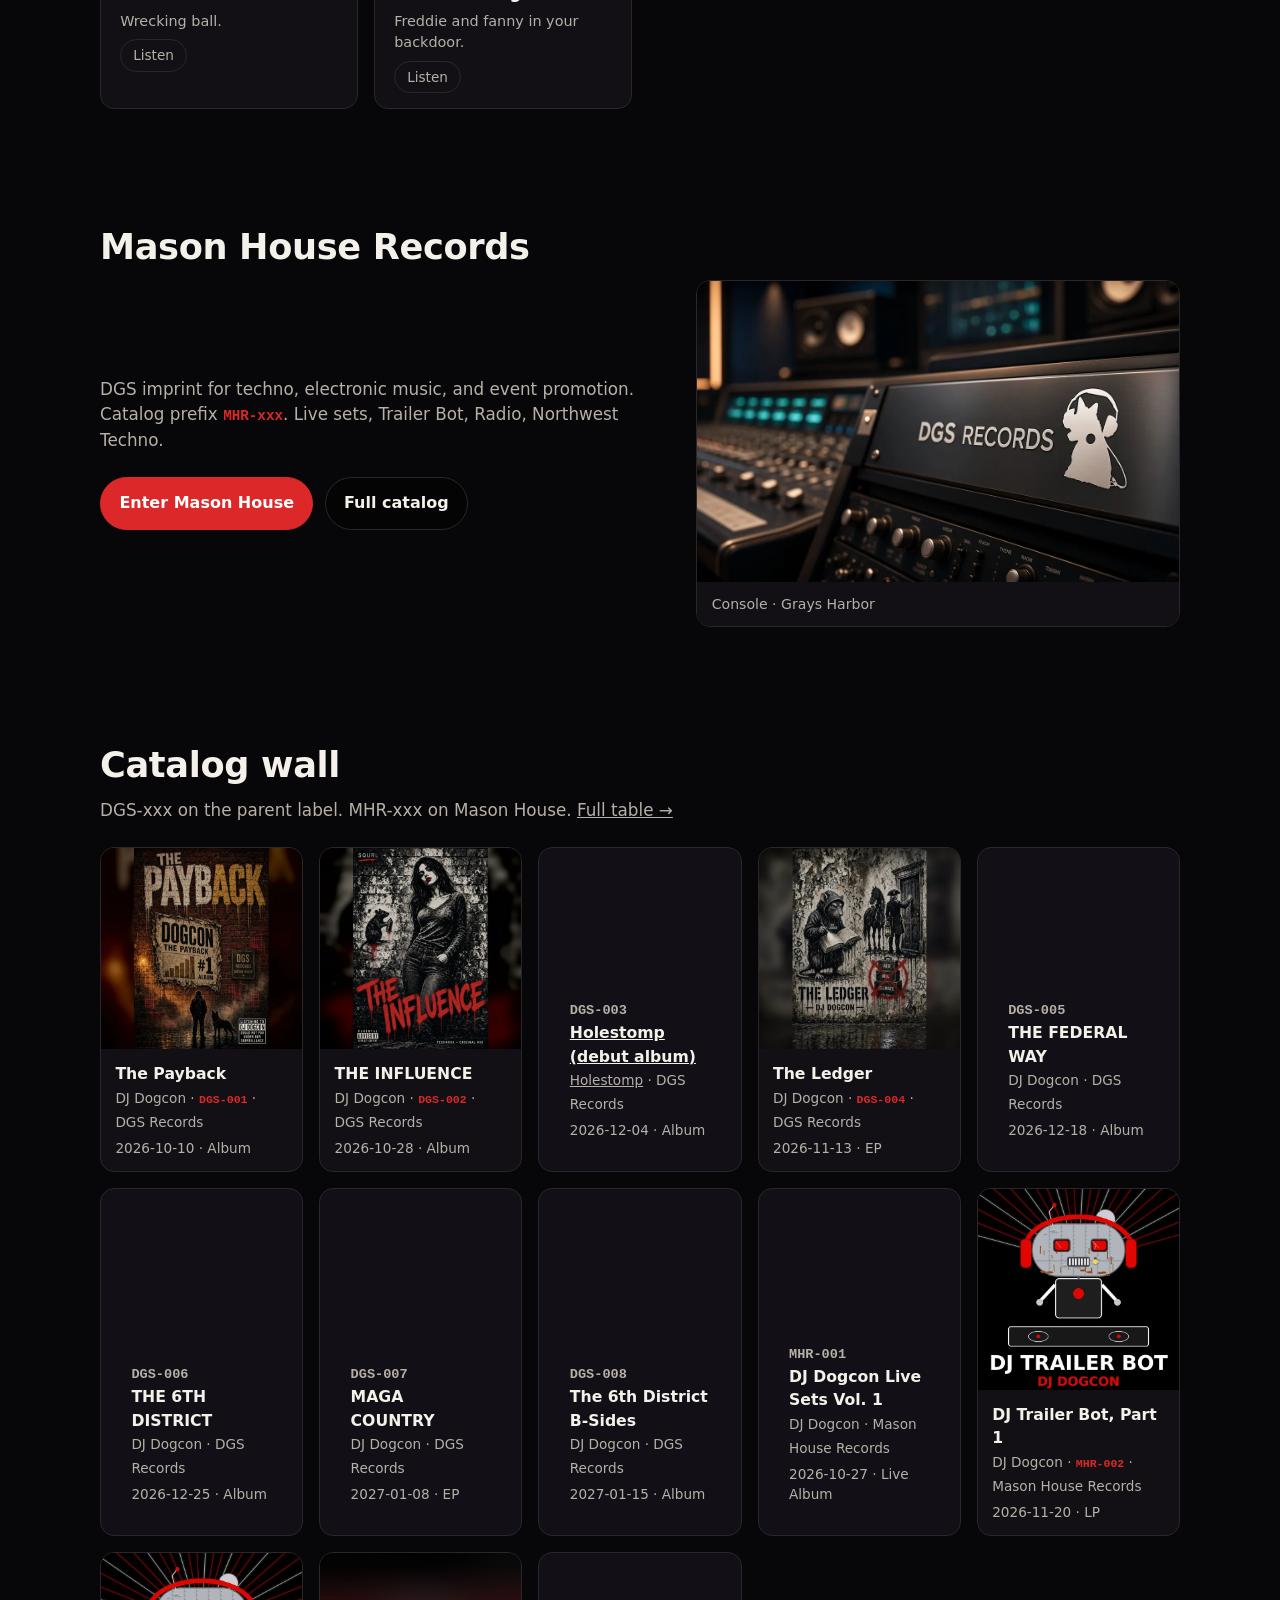
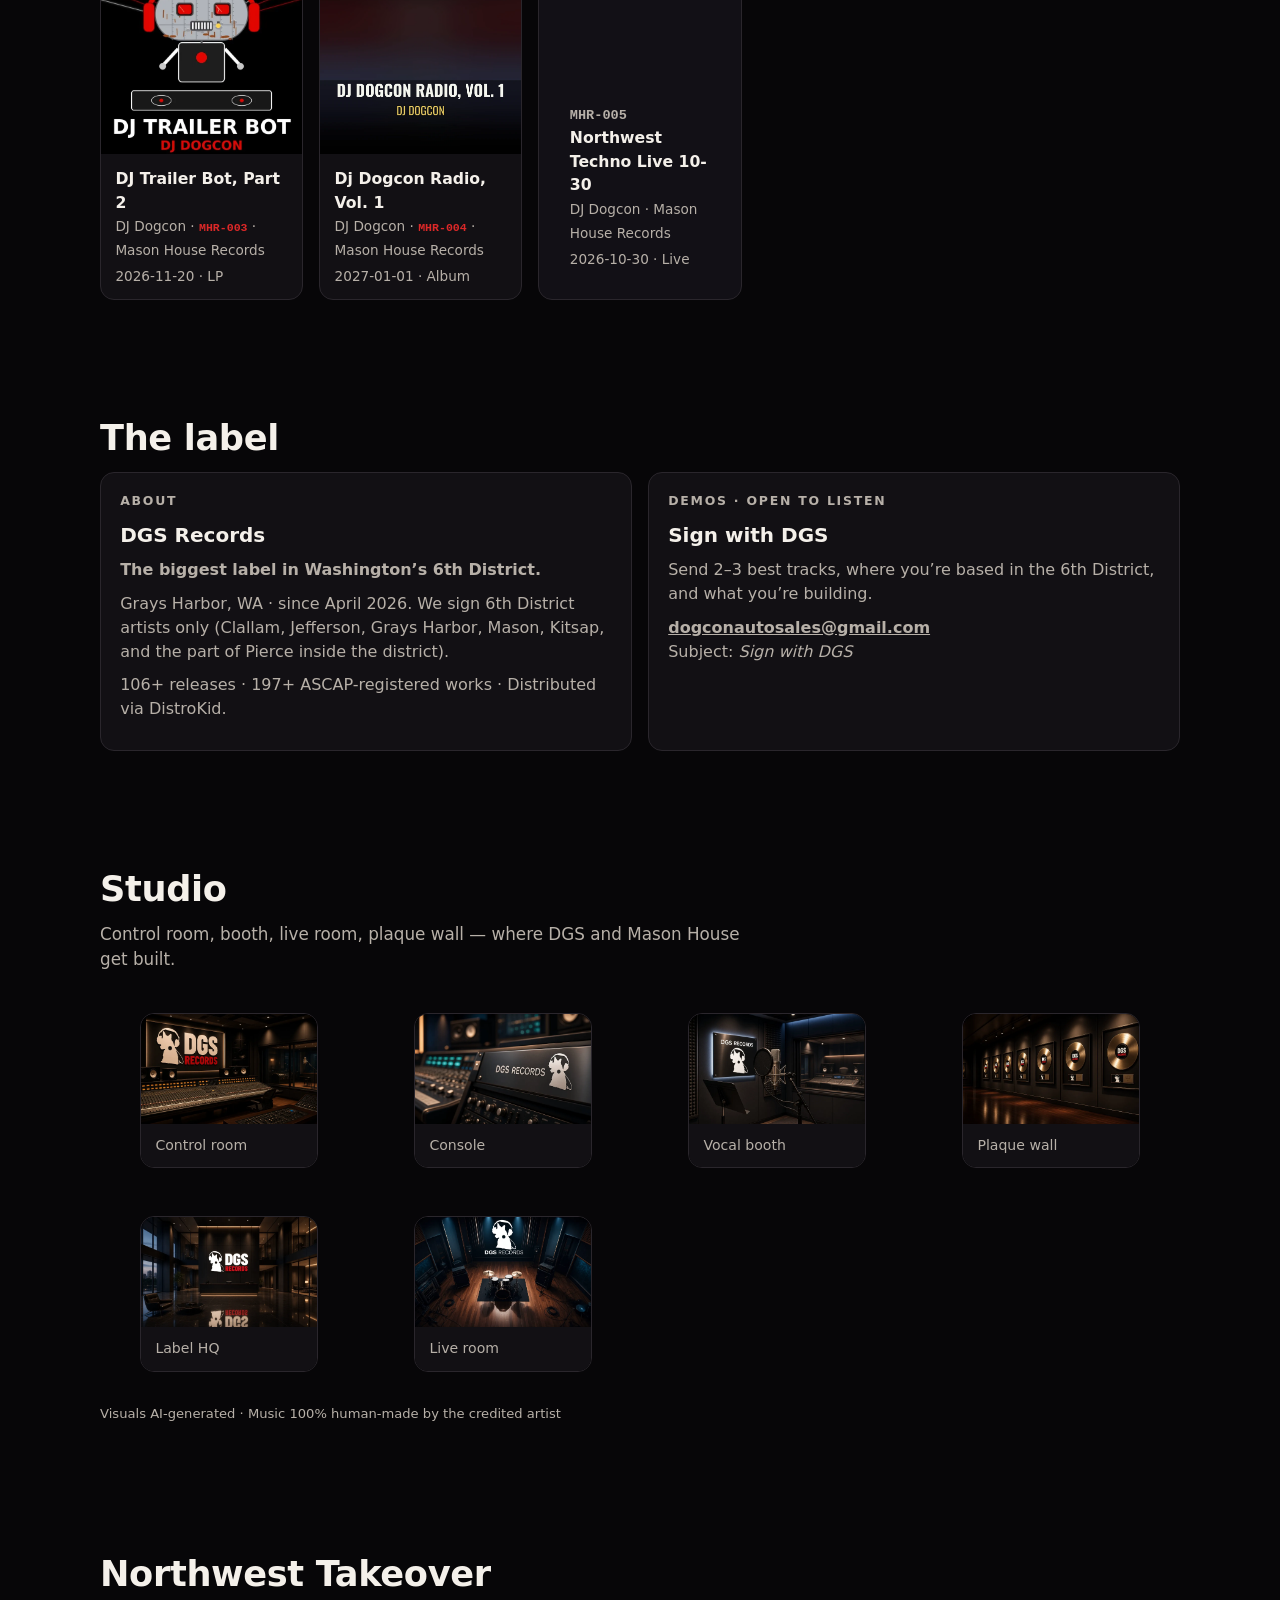
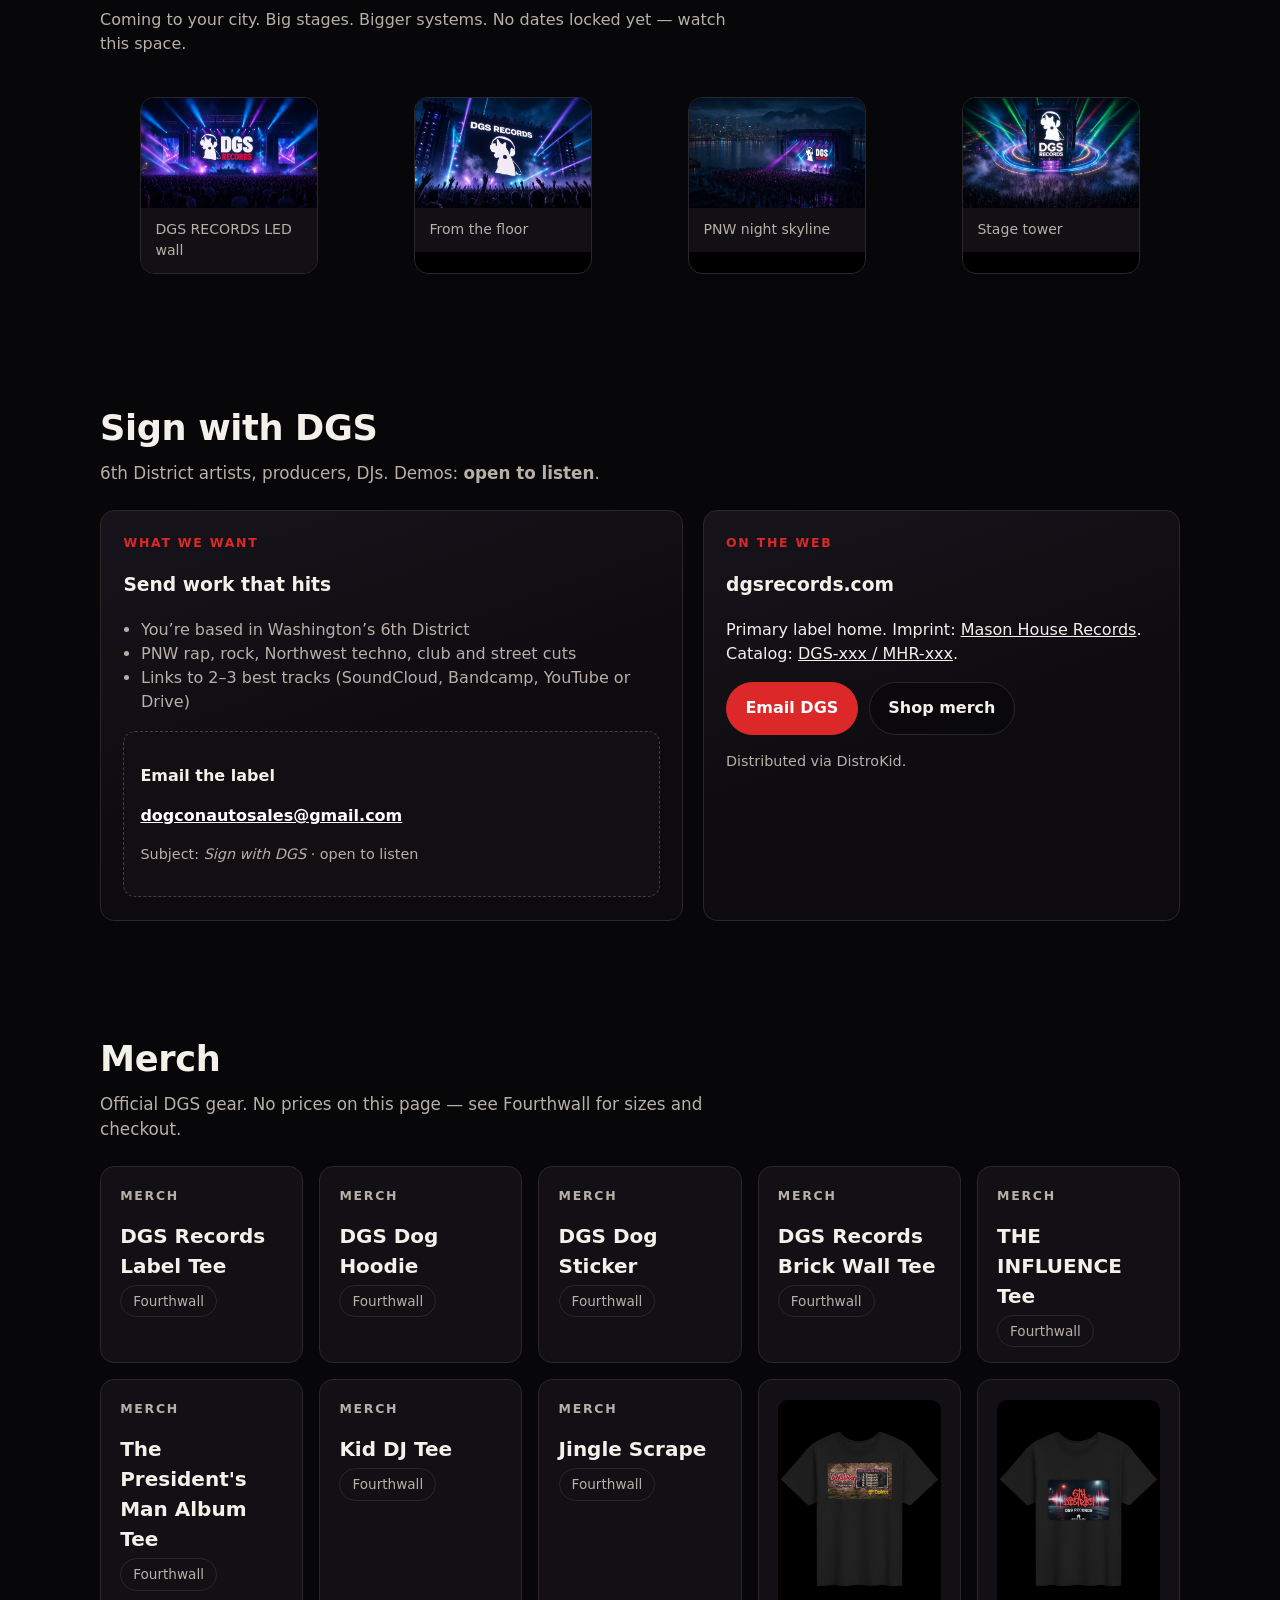
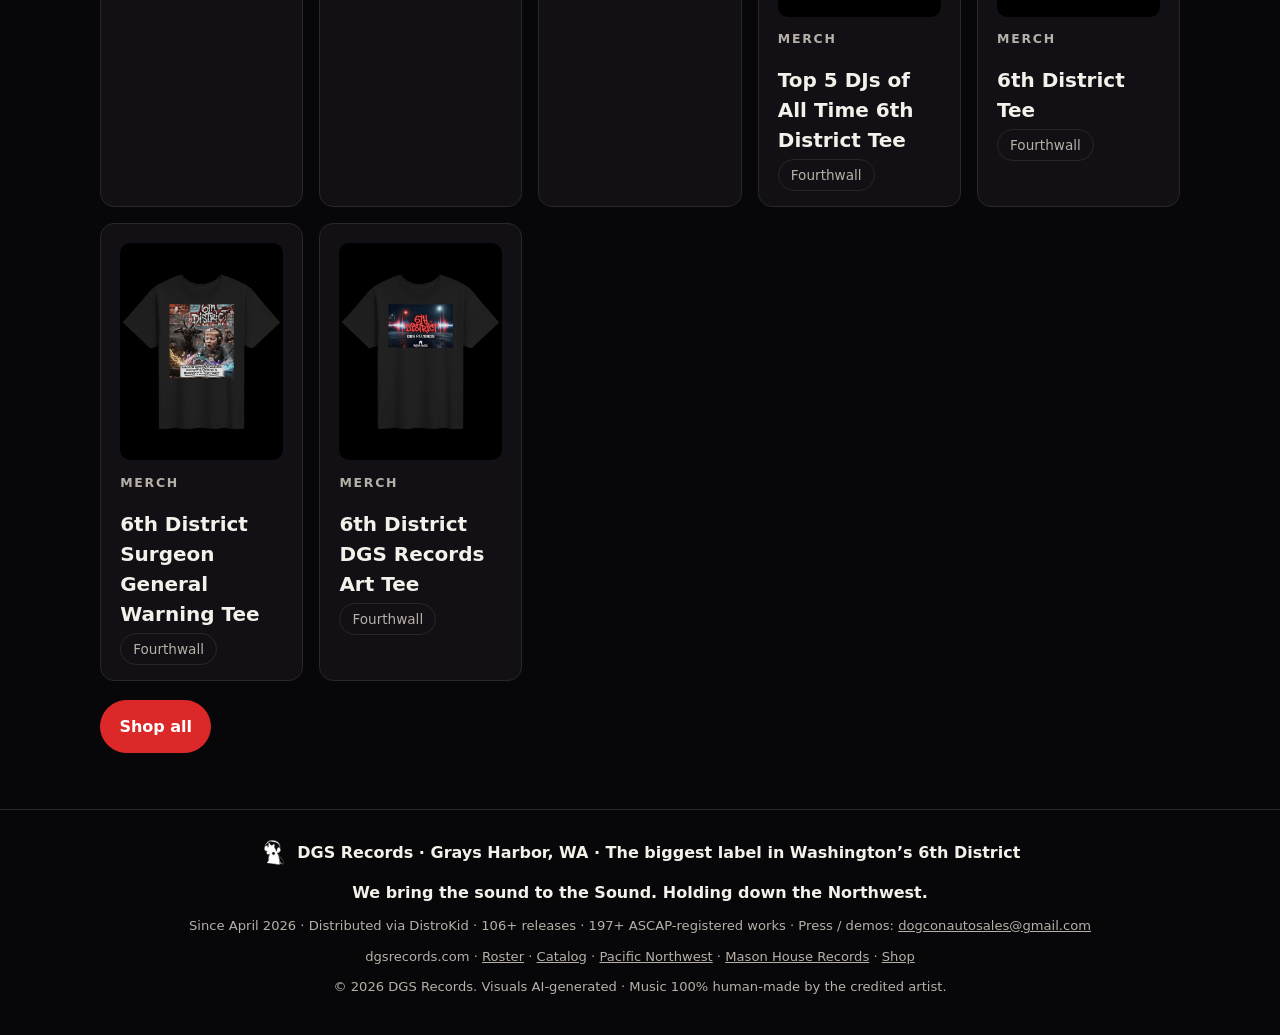
==== commit 99b3f773: "Update upcoming releases, roster, and catalog counts. Drop the out Ledger and Trailer Bot cards from" ====
--- a/index.html
+++ b/index.html
@@ -12,7 +12,7 @@
 <meta property="og:type" content="website">
 <meta property="og:url" content="https://dgsrecords.com/">
 <meta property="og:title" content="DGS Records · The Biggest Label in the 6th District">
-<meta property="og:description" content="Grays Harbor, WA. 6th District artists only. 180+ releases · 120+ ASCAP-registered works. Mason House Records imprint. Distributed via DistroKid.">
+<meta property="og:description" content="Grays Harbor, WA. 6th District artists only. 106+ releases · 197+ ASCAP-registered works. Mason House Records imprint. Distributed via DistroKid.">
 <meta property="og:image" content="https://dgsrecords.com/assets/studio/studio_01_control_room.webp">
 <meta name="twitter:card" content="summary_large_image">
 <meta name="twitter:title" content="DGS Records · The Biggest Label in the 6th District">
@@ -59,8 +59,8 @@
       <a class="btn" href="#sign">Sign with DGS</a>
     </div>
     <div class="stat-row">
-      <span><b>180+</b> releases</span>
-      <span><b>120+</b> ASCAP-registered works</span>
+      <span><b>106+</b> releases</span>
+      <span><b>197+</b> ASCAP-registered works</span>
       <span><b>8</b> DGS packages · <b>5</b> Mason House</span>
       <span>Distributed via <b>DistroKid</b></span>
     </div>
@@ -85,8 +85,13 @@
 
 <section id="upcoming">
   <h2 class="presence">Upcoming releases</h2>
-  <p class="sub-big">Dates locked from material already on file. Holestomp debuts first. Trailer Bot lands on Mason House.</p>
+  <p class="sub-big">Dates locked from material already on file. Holestomp debuts first.</p>
   <div class="up-strip">
+    <div class="up-card">
+      <strong><a href="https://distrokid.com/hyperfollow/djdogcon/aberdeen-lake-live" target="_blank" rel="noopener">Aberdeen Lake (Live)</a></strong>
+      <span><a href="artists/dj-dogcon.html">DJ Dogcon</a></span>
+      <span class="date">11/14/2026</span>
+    </div>
     <div class="up-card">
       <span class="cat-badge">DGS-003</span>
       <strong><a href="releases/holestomp.html">Holestomp</a></strong>
@@ -94,16 +99,12 @@
       <span class="date">12/4/2026</span>
     </div>
     <div class="up-card">
-      <span class="cat-badge">DGS-004</span>
-      <strong><a href="releases/the-ledger.html">The Ledger</a></strong>
-      <span><a href="artists/dj-dogcon.html">DJ Dogcon</a> · DGS · EP</span>
-      <span class="date">11/13/2026</span>
-    </div>
-    <div class="up-card">
-      <span class="cat-badge">MHR-002 / MHR-003</span>
-      <strong>DJ Trailer Bot Pts 1–2</strong>
-      <span>DJ Dogcon · Mason House · LP</span>
-      <span class="date">11/20/2026</span>
+      <strong><a href="releases/legal-dope.html">Legal Dope</a></strong>
+      <span><a href="artists/dj-dogcon.html">DJ Dogcon</a></span>
+      <span class="date">12/11/2026</span>
+      <div class="chips" style="margin-top:.7rem">
+        <a class="chip" href="https://distrokid.com/hyperfollow/djdogcon/legal-dope-2" target="_blank" rel="noopener">Pre-save</a>
+      </div>
     </div>
     <div class="up-card">
       <span class="cat-badge">DGS-005</span>
@@ -228,11 +229,6 @@
       <a class="chip" href="https://soundcloud.com/dogconleon/the-dj-saved-the-day" target="_blank" rel="noopener">Listen</a>
     </article>
     <article class="card roster-mini">
-      <h3>THE MCP</h3>
-      <p class="track">Siri is on strike.</p>
-      <a class="chip" href="https://soundcloud.com/dogconleon/siri-is-on-strike" target="_blank" rel="noopener">Listen</a>
-    </article>
-    <article class="card roster-mini">
       <h3>killy demure</h3>
       <p class="track">street poetry.</p>
       <a class="chip" href="https://soundcloud.com/dogconleon/street-poetry" target="_blank" rel="noopener">Listen</a>
@@ -324,7 +320,7 @@
       <h3>DGS Records</h3>
       <p><strong>The biggest label in Washington&rsquo;s 6th District.</strong></p>
       <p>Grays Harbor, WA · since April 2026. We sign 6th District artists only (Clallam, Jefferson, Grays Harbor, Mason, Kitsap, and the part of Pierce inside the district).</p>
-      <p>180+ releases · 120+ ASCAP-registered works · Distributed via DistroKid.</p>
+      <p>106+ releases · 197+ ASCAP-registered works · Distributed via DistroKid.</p>
     </div>
     <div class="card">
       <p class="kicker">Demos · open to listen</p>
@@ -469,7 +465,7 @@
   <div class="foot-inner">
     <div class="foot-brand"><img src="assets/brand/dog_mark.png" width="28" height="31" alt="">DGS Records · Grays Harbor, WA · The biggest label in Washington&rsquo;s 6th District</div>
     <p class="foot-slogan"><strong>We bring the sound to the Sound.</strong> <strong>Holding down the Northwest.</strong></p>
-    <div class="tiny">Since April 2026 · Distributed via DistroKid · 180+ releases · 120+ ASCAP-registered works · Press / demos: <a href="mailto:dogconautosales@gmail.com">dogconautosales@gmail.com</a></div>
+    <div class="tiny">Since April 2026 · Distributed via DistroKid · 106+ releases · 197+ ASCAP-registered works · Press / demos: <a href="mailto:dogconautosales@gmail.com">dogconautosales@gmail.com</a></div>
     <div class="tiny">dgsrecords.com · <a href="roster.html">Roster</a> · <a href="catalog.html">Catalog</a> · <a href="pacific-northwest.html">Pacific Northwest</a> · <a href="mason-house.html">Mason House Records</a> · <a href="https://dj-dogcon-shop.fourthwall.com/collections/all" target="_blank" rel="noopener">Shop</a></div>
     <div class="tiny">© 2026 DGS Records. Visuals AI-generated · Music 100% human-made by the credited artist.</div>
   </div>
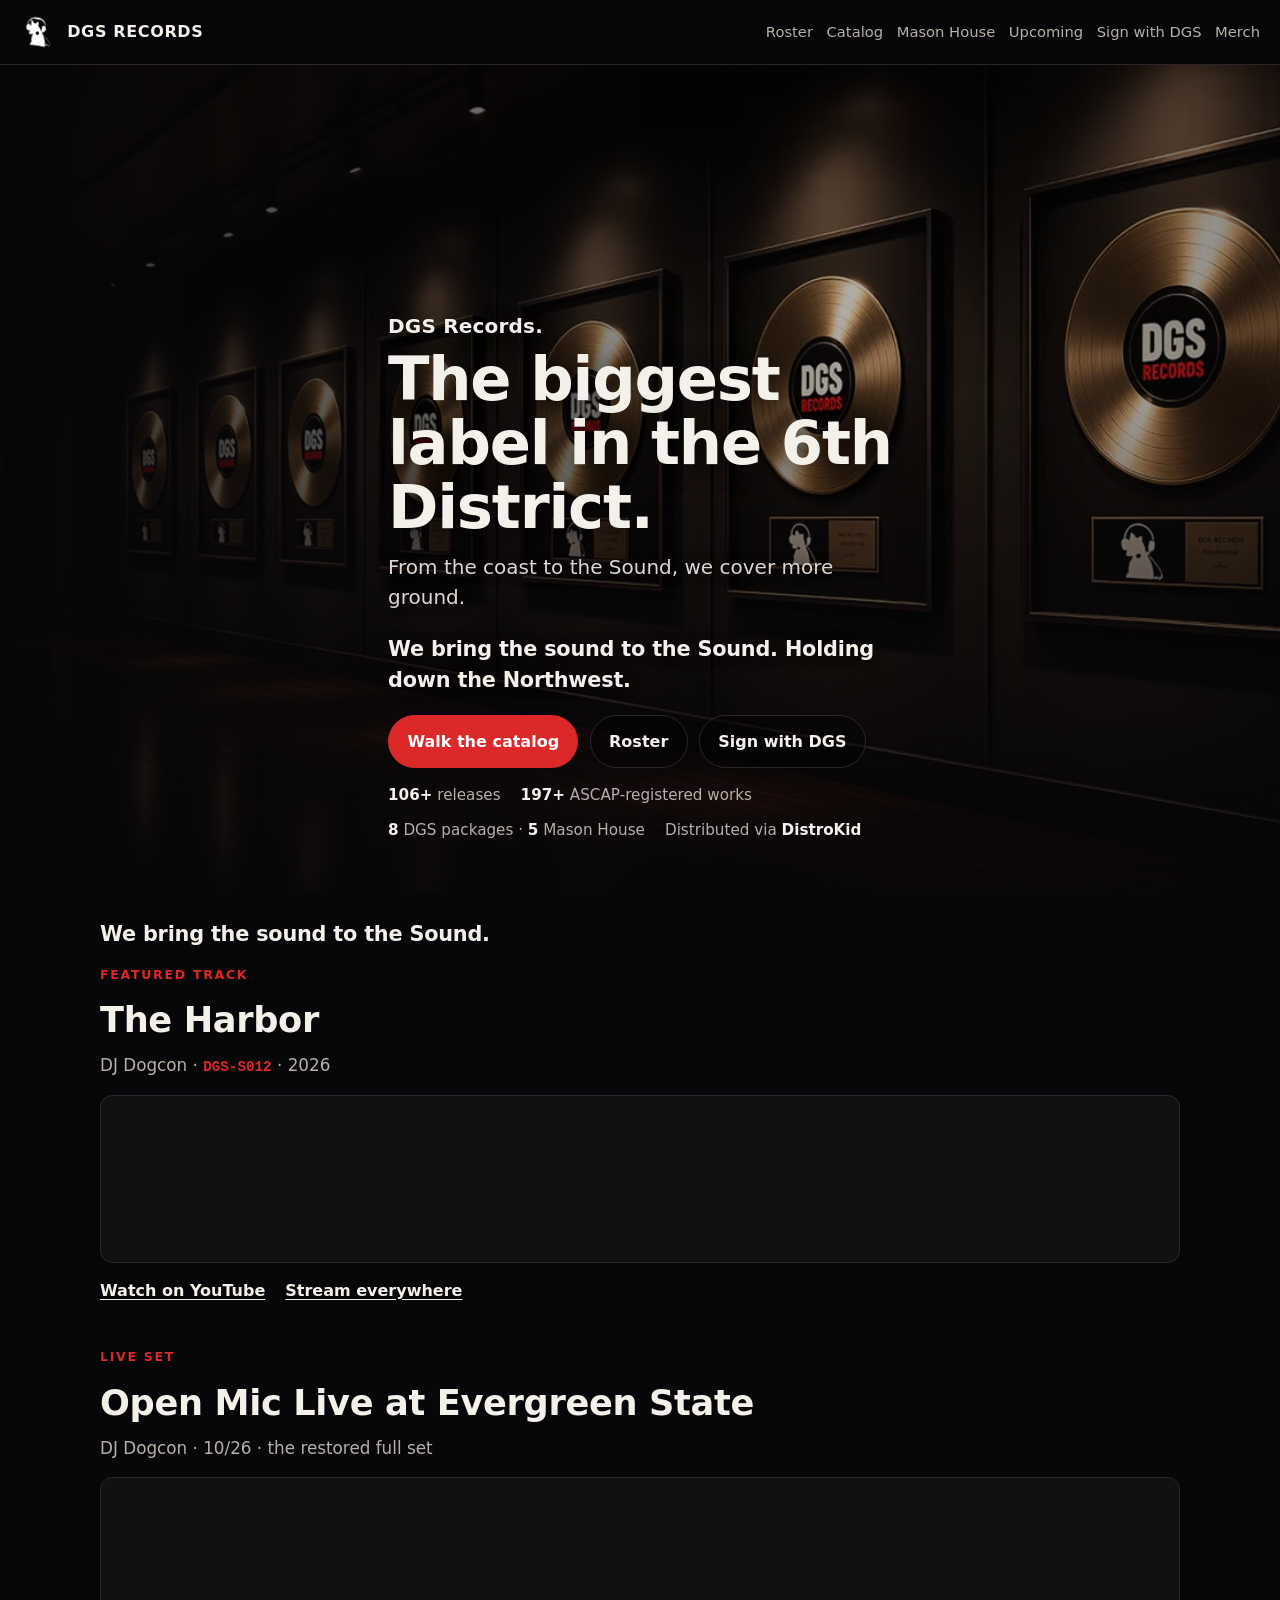
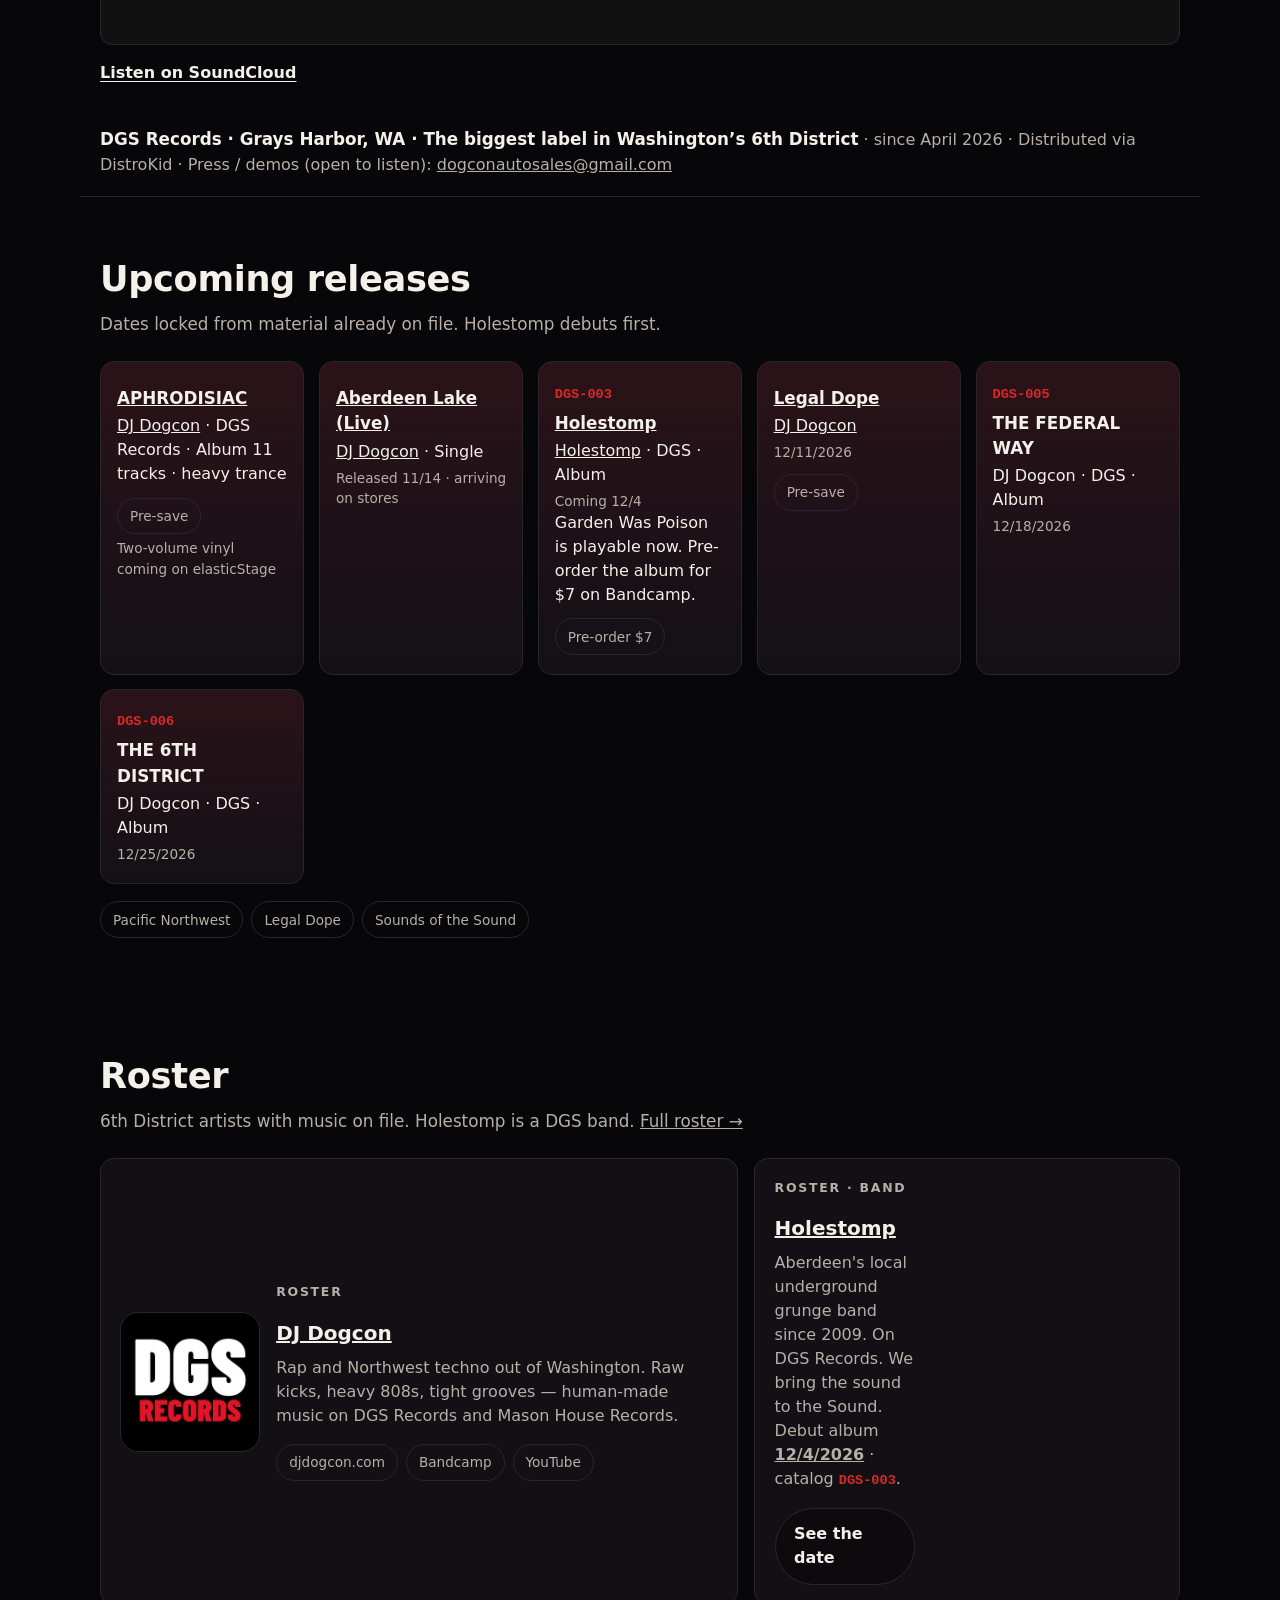
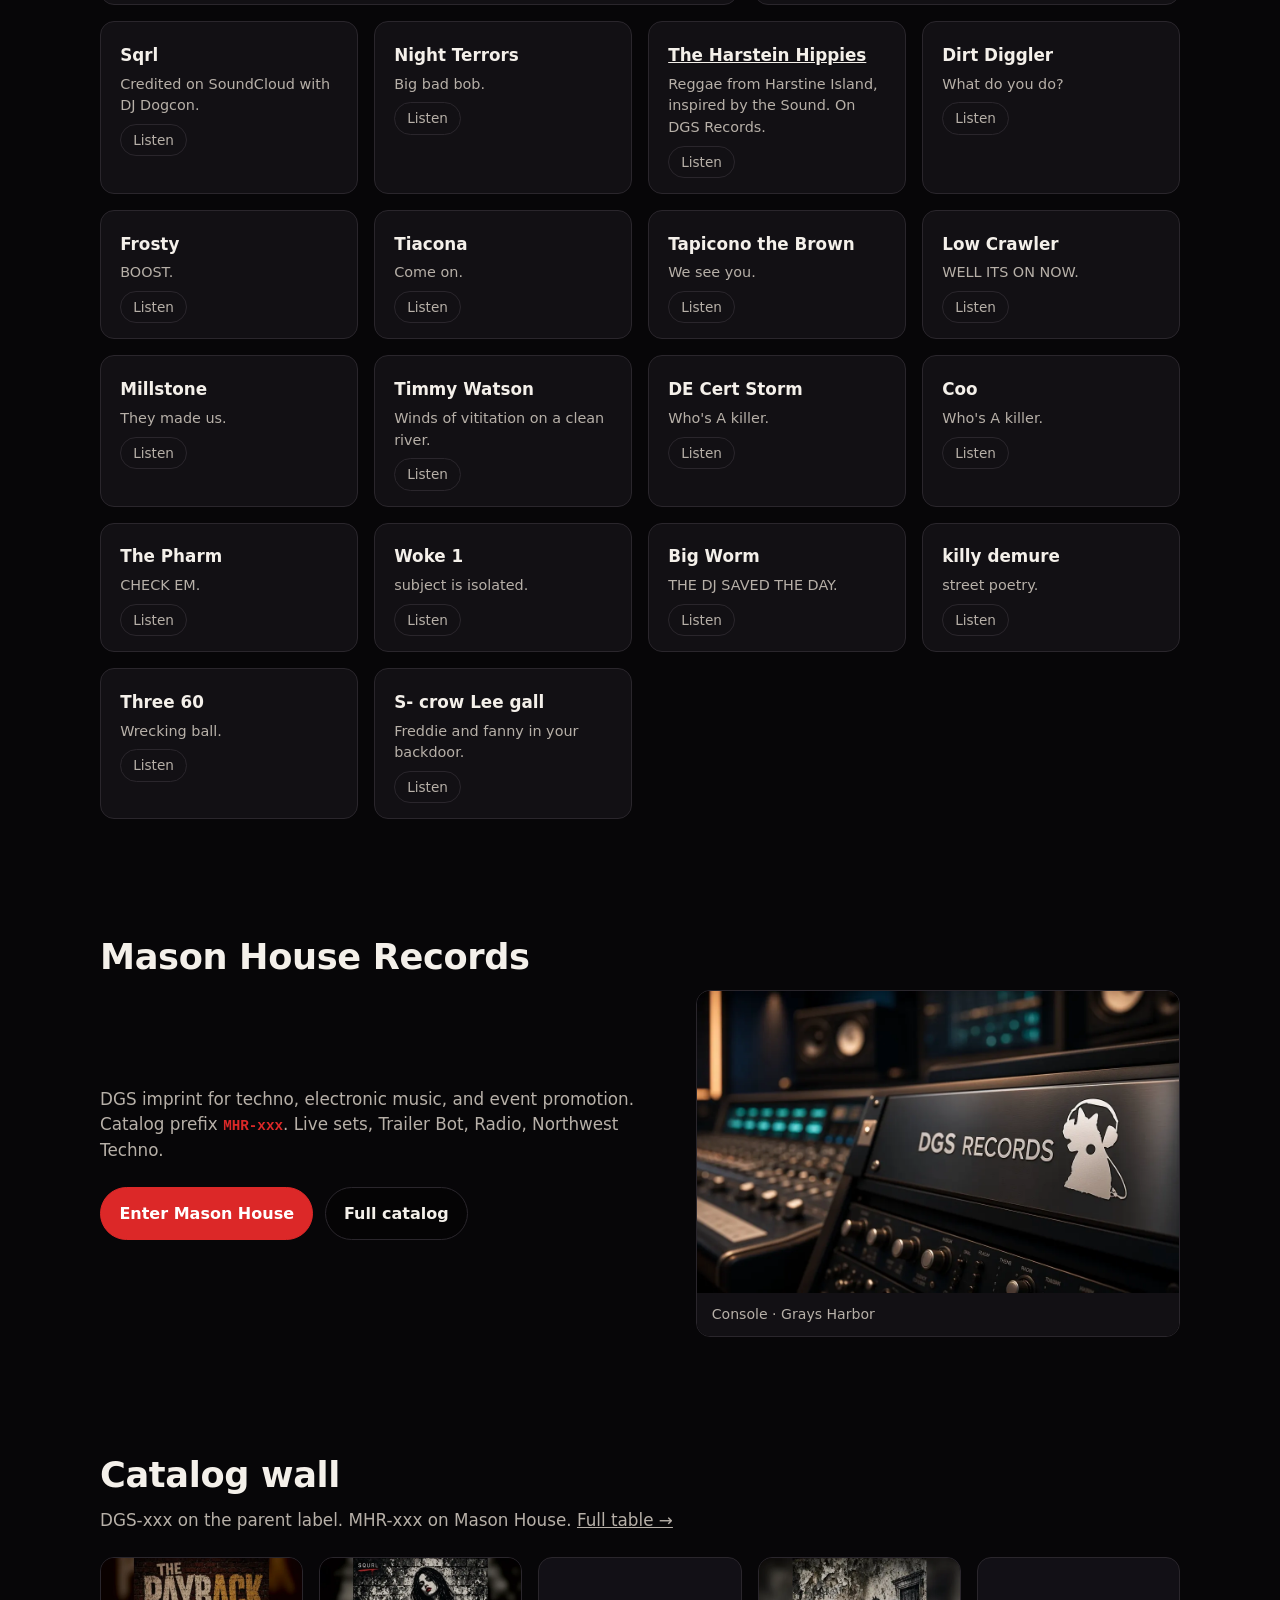
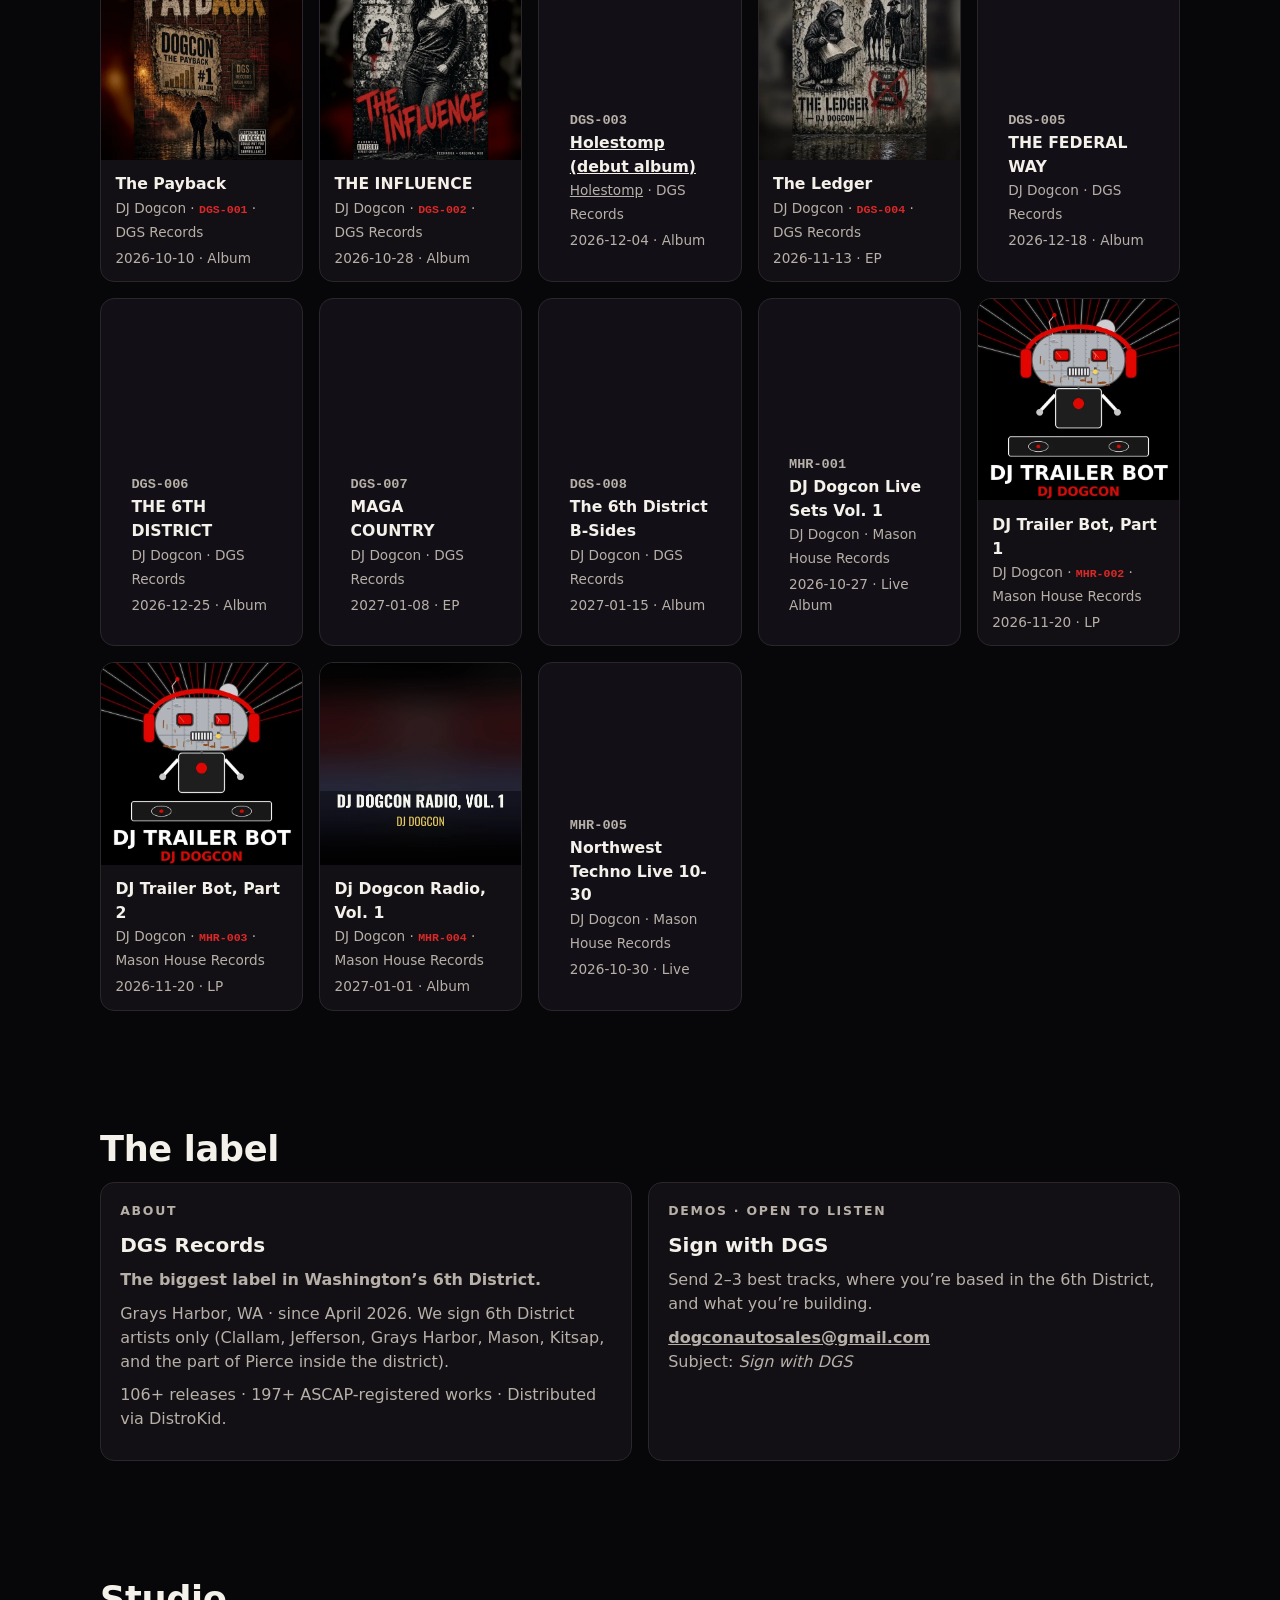
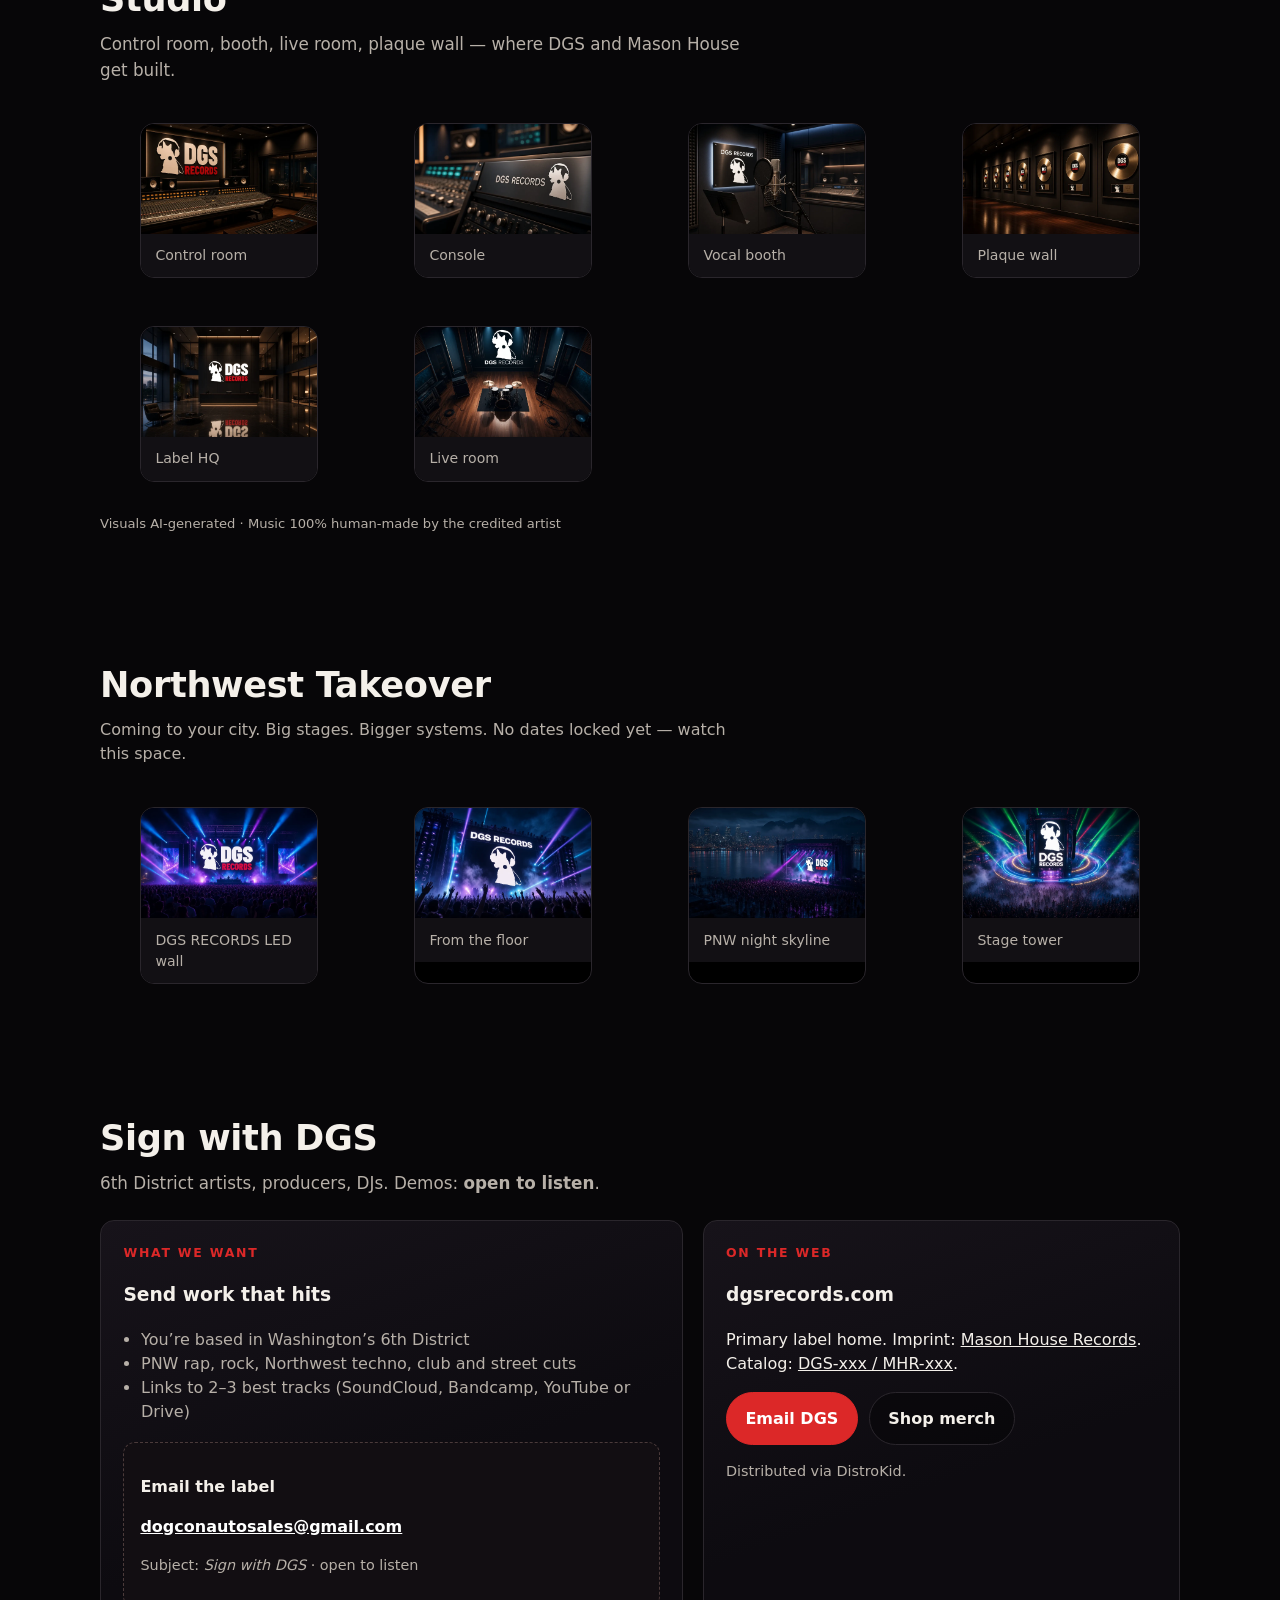
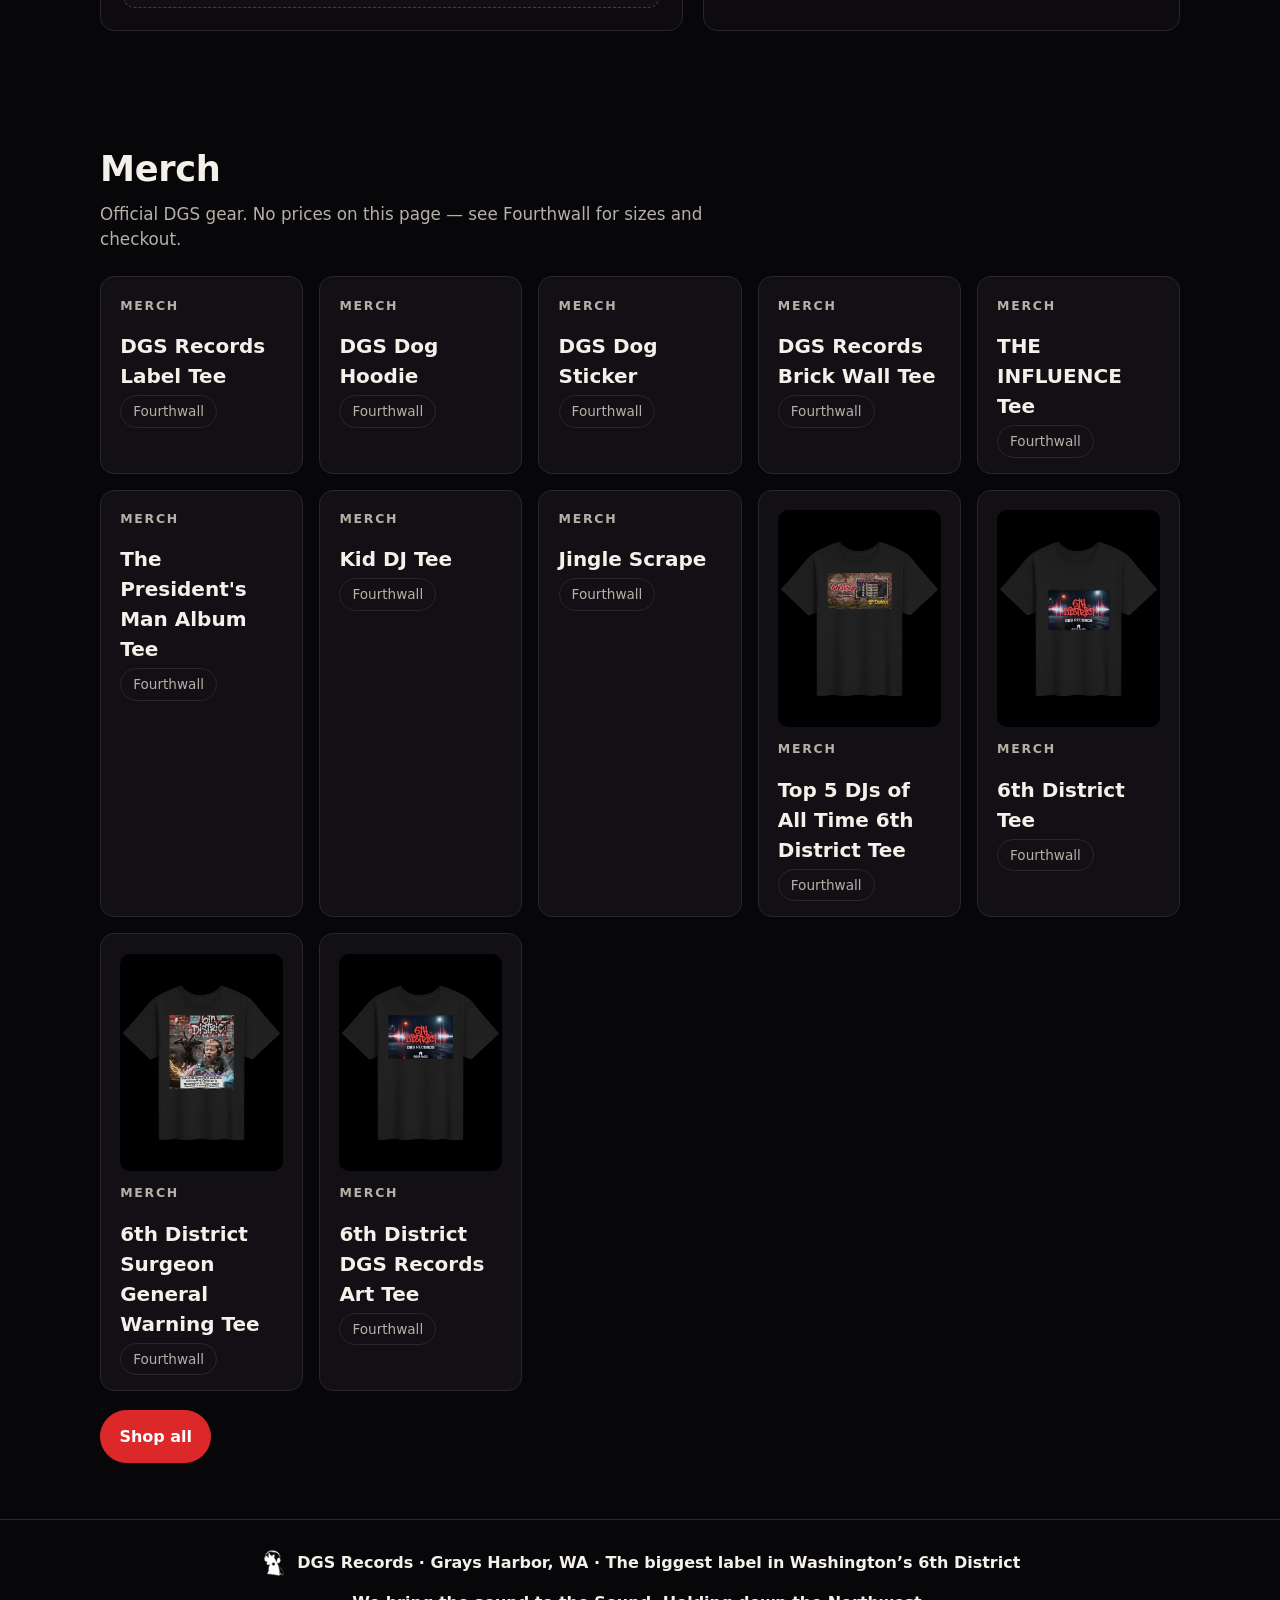
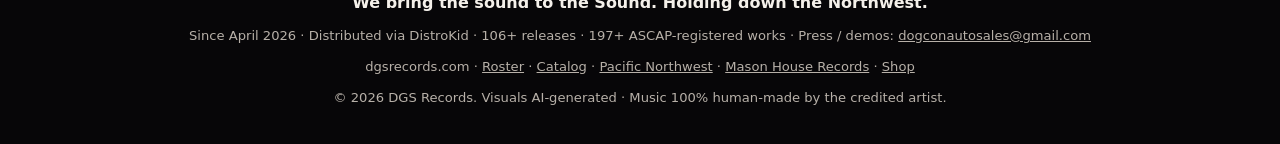
==== commit 9803692b: "Add APHRODISIAC, Holestomp Bandcamp pre-order, and date fixes (closes #10) Co-authored-by: dogcon-bo" ====
--- a/index.html
+++ b/index.html
@@ -81,6 +81,19 @@
   </p>
 </section>
 
+<section class="featured" id="open-mic" aria-label="Live set">
+  <p class="kicker">Live set</p>
+  <h2 class="presence">Open Mic Live at Evergreen State</h2>
+  <p class="sub-big">DJ Dogcon · 10/26 · the restored full set</p>
+  <div class="sc-embed">
+    <iframe title="DJ Dogcon - Open Mic Live at Evergreen State (10/26) on SoundCloud" width="100%" height="166" scrolling="no" frameborder="no" allow="autoplay" loading="lazy" src="https://w.soundcloud.com/player/?url=https%3A//soundcloud.com/dogconleon/dj-dogcon-open-mic-live-at&amp;color=%23dc2828&amp;auto_play=false&amp;hide_related=true&amp;show_comments=false&amp;show_user=true&amp;show_reposts=false&amp;show_teaser=false&amp;visual=false"></iframe>
+  </div>
+  <p class="featured-links">
+    <a href="https://soundcloud.com/dogconleon/dj-dogcon-open-mic-live-at" target="_blank" rel="noopener">Listen on SoundCloud</a>
+  </p>
+</section>
+
+
 <p class="about-bar" id="about"><strong>DGS Records · Grays Harbor, WA · The biggest label in Washington&rsquo;s 6th District</strong> · since April 2026 · Distributed via DistroKid · Press / demos (open to listen): <a href="mailto:dogconautosales@gmail.com">dogconautosales@gmail.com</a></p>
 
 <section id="upcoming">
@@ -88,15 +101,28 @@
   <p class="sub-big">Dates locked from material already on file. Holestomp debuts first.</p>
   <div class="up-strip">
     <div class="up-card">
+      <strong><a href="releases/aphrodisiac.html">APHRODISIAC</a></strong>
+      <span><a href="artists/dj-dogcon.html">DJ Dogcon</a> · DGS Records · Album</span>
+      <span>11 tracks · heavy trance</span>
+      <div class="chips" style="margin-top:.7rem">
+        <a class="chip" href="https://distrokid.com/hyperfollow/djdogcon/aphrodisiac" target="_blank" rel="noopener">Pre-save</a>
+      </div>
+      <span class="date">Two-volume vinyl coming on elasticStage</span>
+    </div>
+    <div class="up-card">
       <strong><a href="https://distrokid.com/hyperfollow/djdogcon/aberdeen-lake-live" target="_blank" rel="noopener">Aberdeen Lake (Live)</a></strong>
-      <span><a href="artists/dj-dogcon.html">DJ Dogcon</a></span>
-      <span class="date">11/14/2026</span>
+      <span><a href="artists/dj-dogcon.html">DJ Dogcon</a> · Single</span>
+      <span class="date">Released 11/14 · arriving on stores</span>
     </div>
     <div class="up-card">
       <span class="cat-badge">DGS-003</span>
       <strong><a href="releases/holestomp.html">Holestomp</a></strong>
       <span><a href="artists/holestomp.html">Holestomp</a> · DGS · Album</span>
-      <span class="date">12/4/2026</span>
+      <span class="date">Coming 12/4</span>
+      <span>Garden Was Poison is playable now. Pre-order the album for $7 on Bandcamp.</span>
+      <div class="chips" style="margin-top:.7rem">
+        <a class="chip" href="https://dgsrecords.bandcamp.com/album/holestomp" target="_blank" rel="noopener">Pre-order $7</a>
+      </div>
     </div>
     <div class="up-card">
       <strong><a href="releases/legal-dope.html">Legal Dope</a></strong>
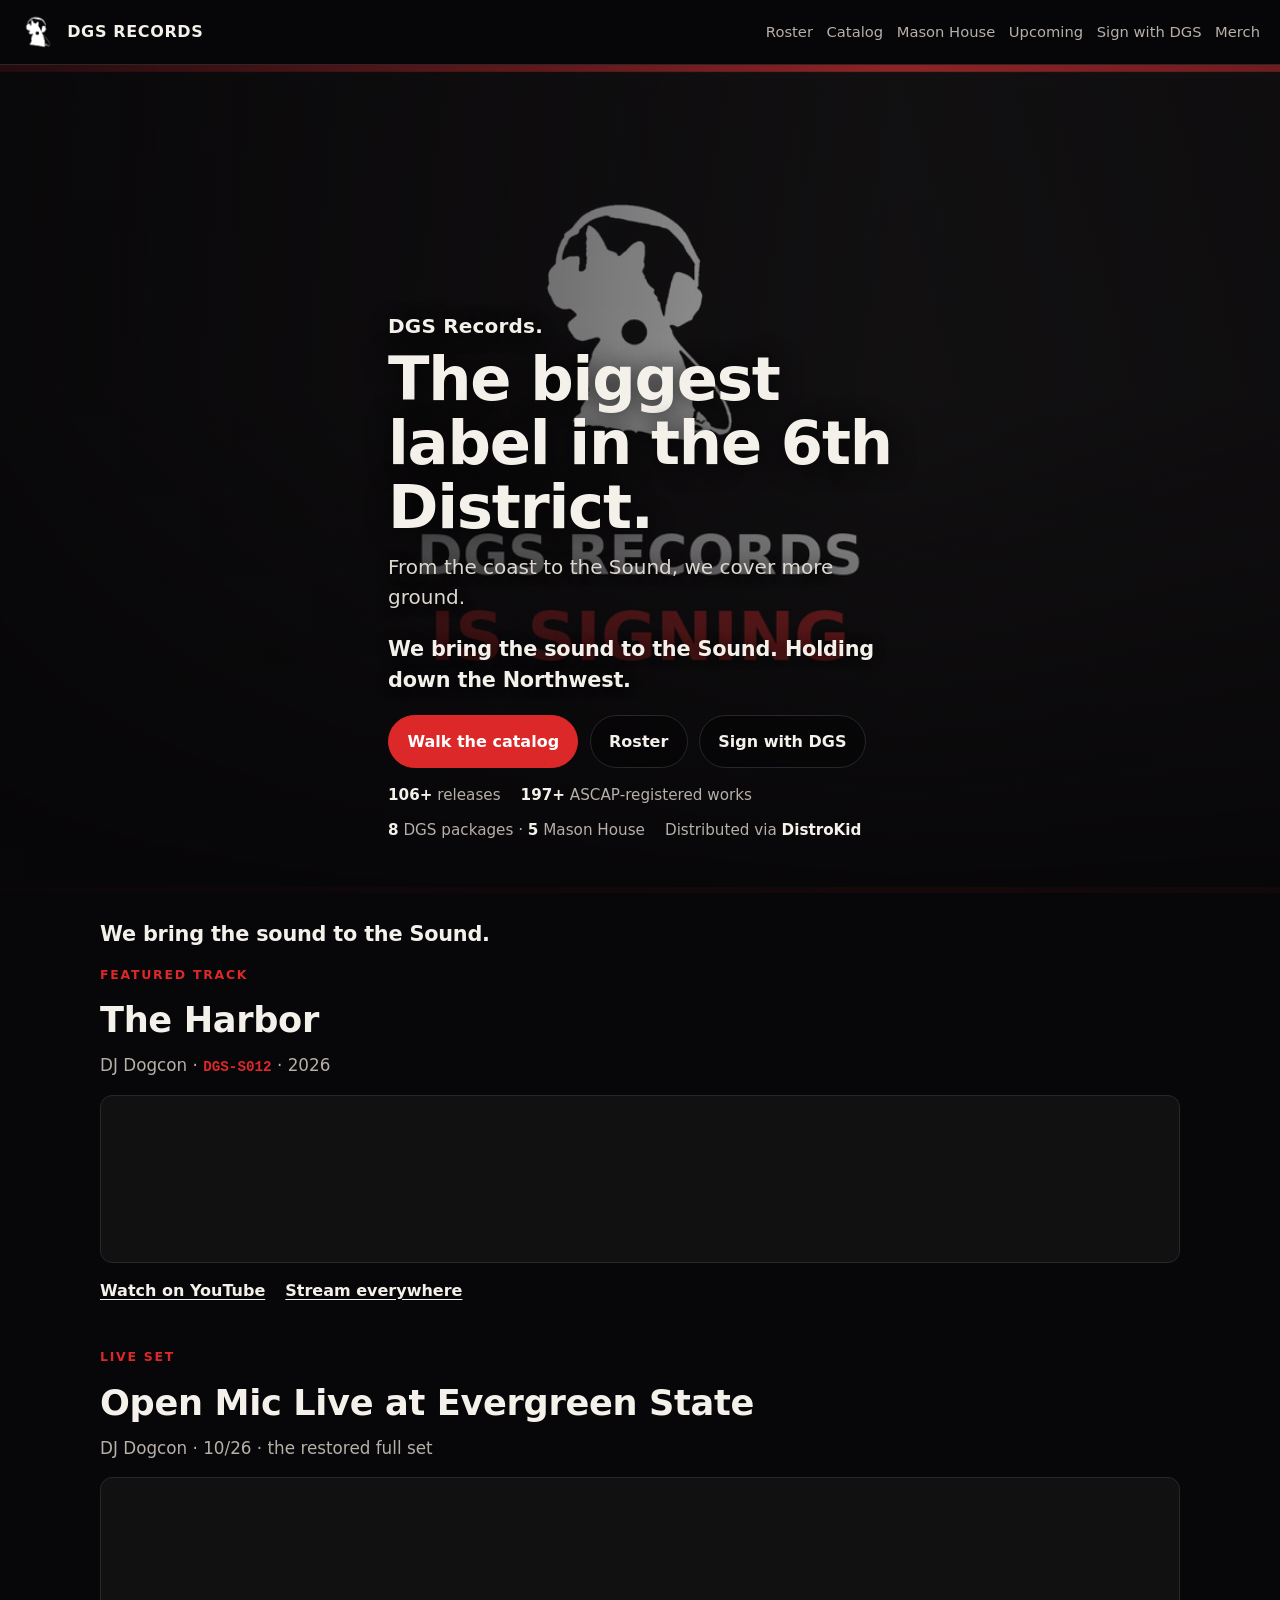
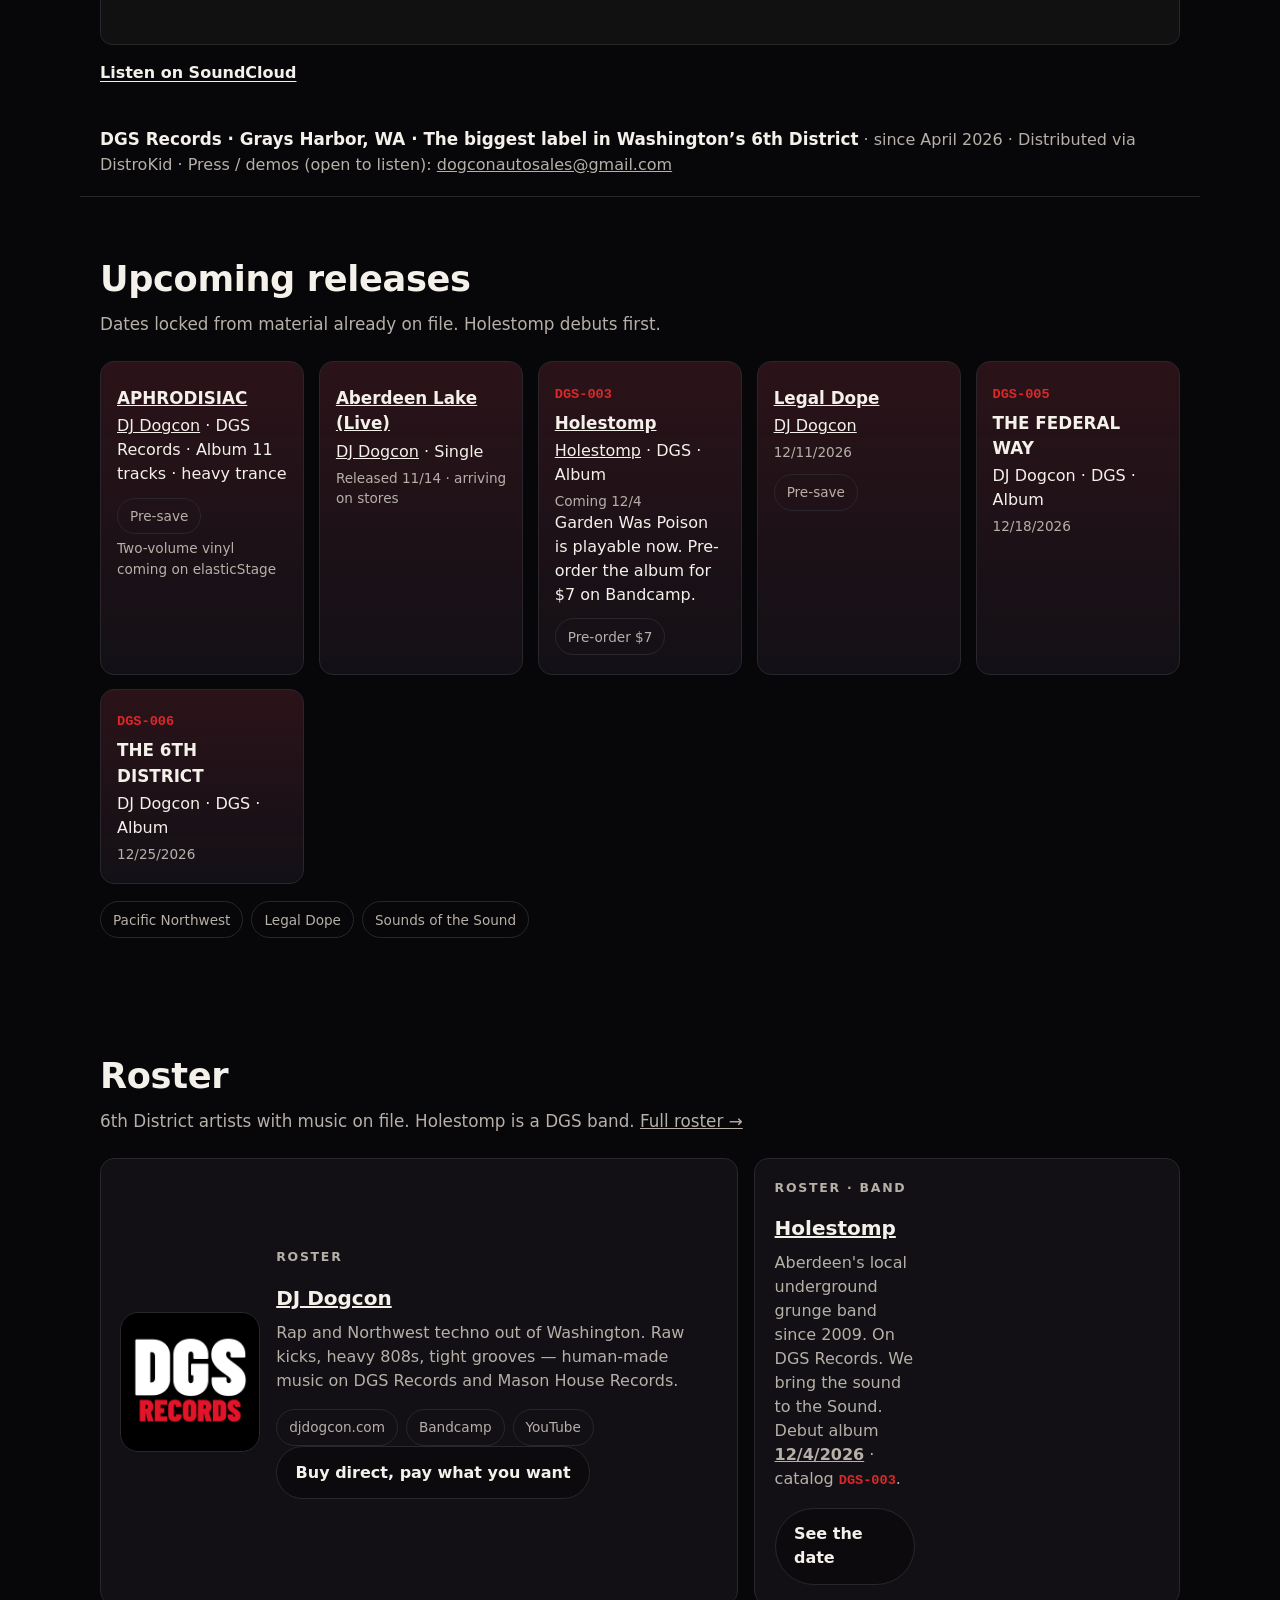
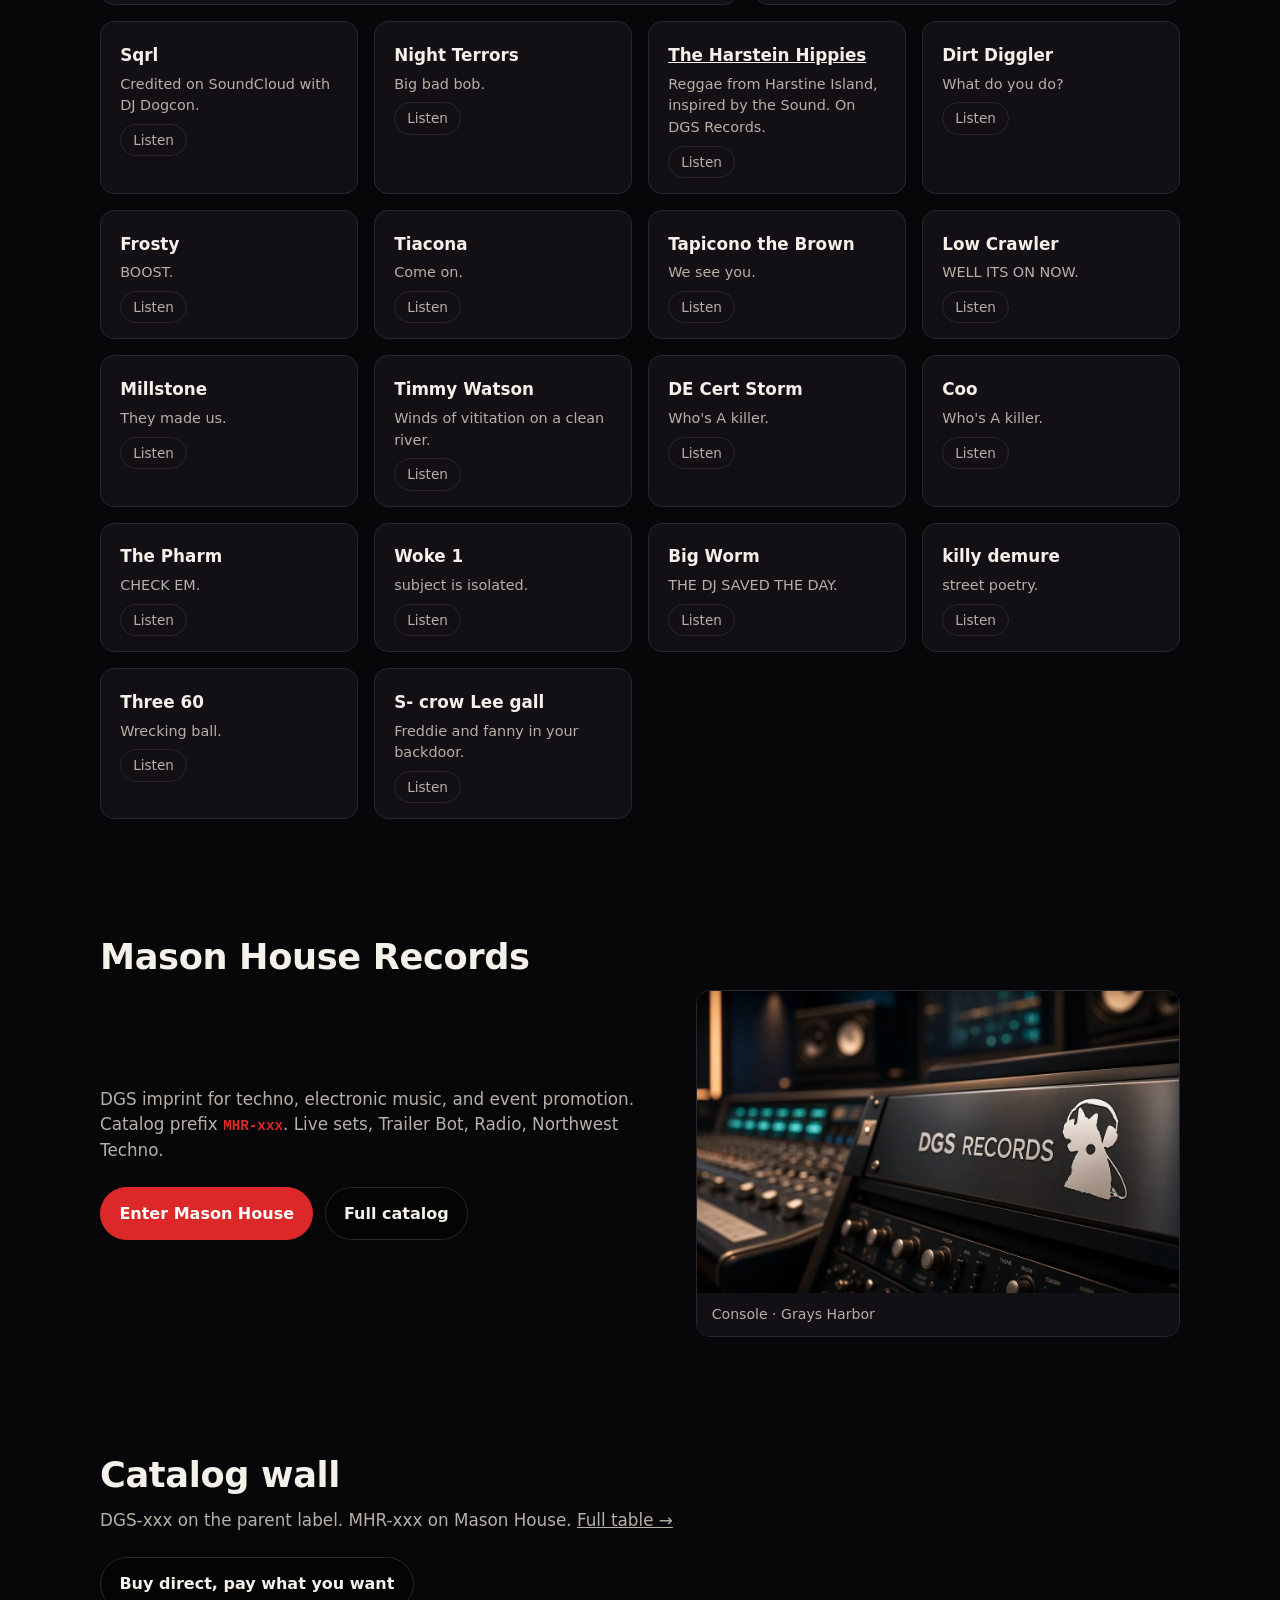
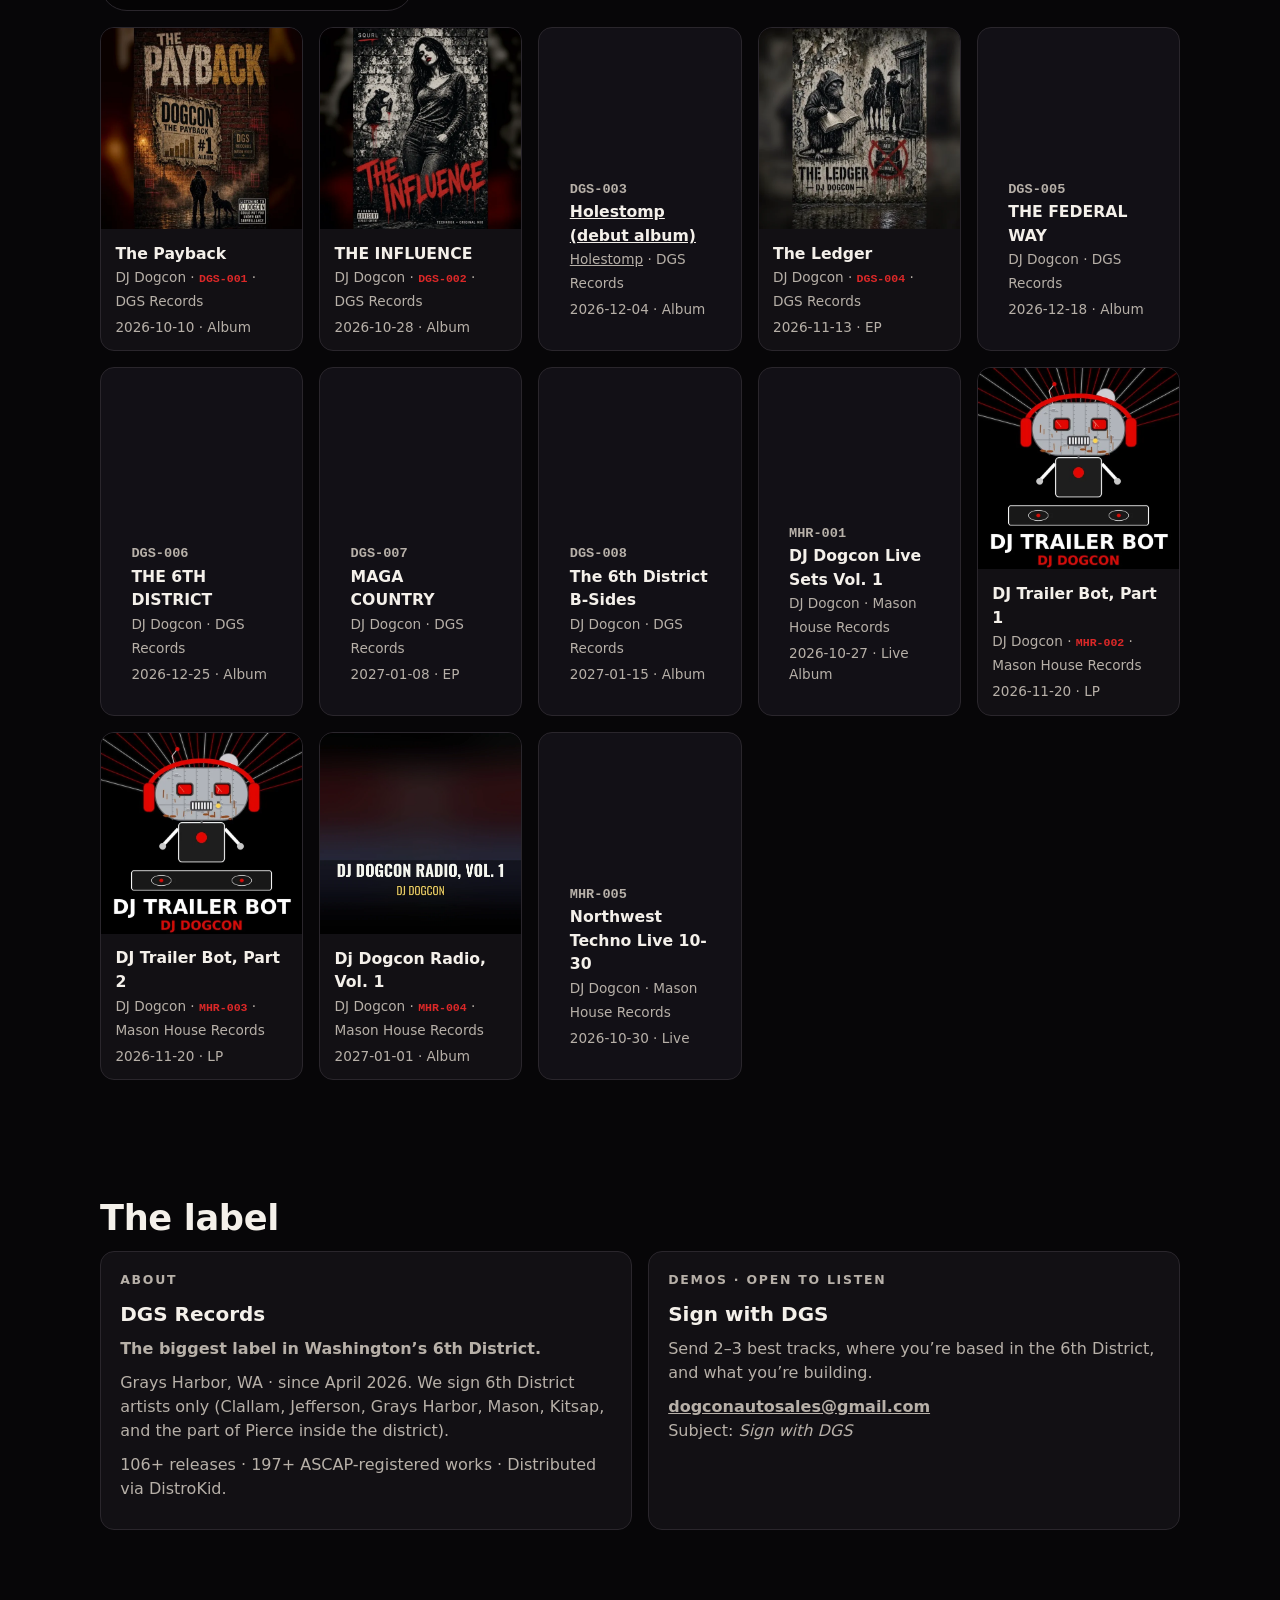
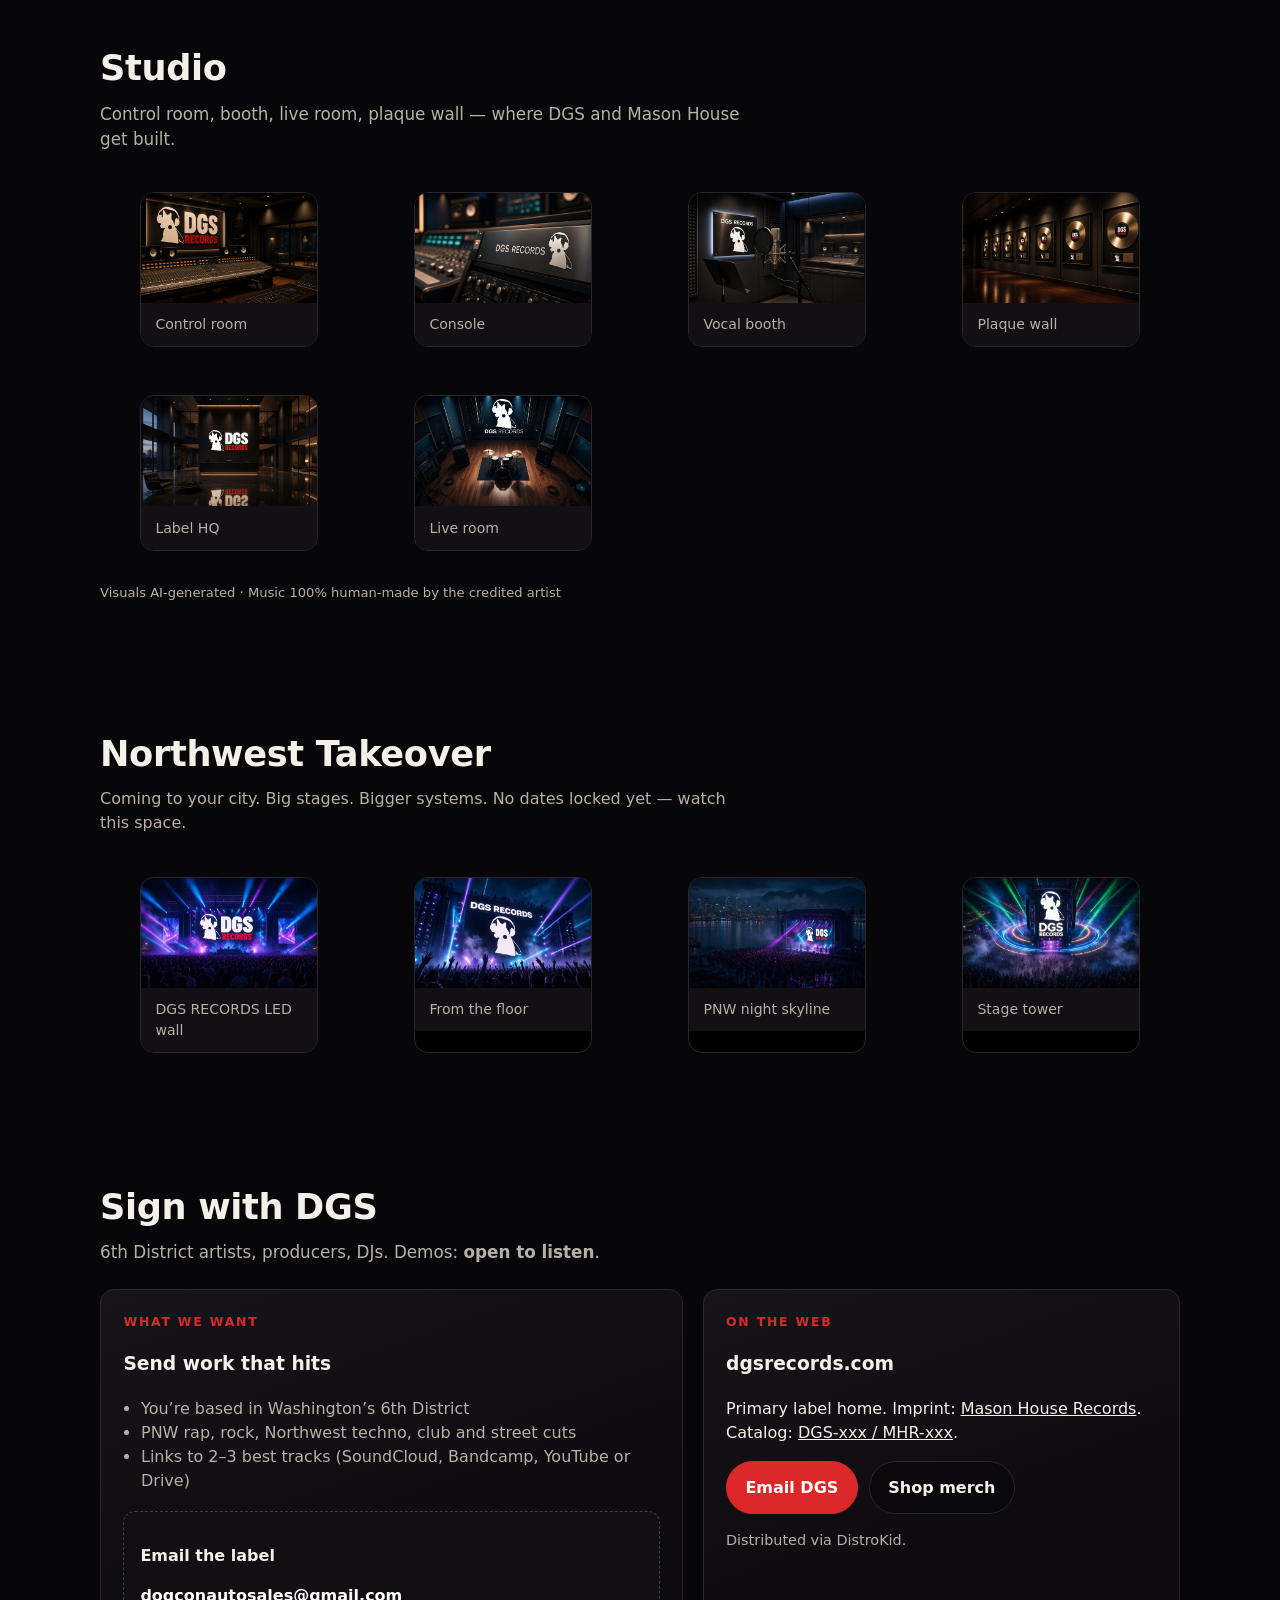
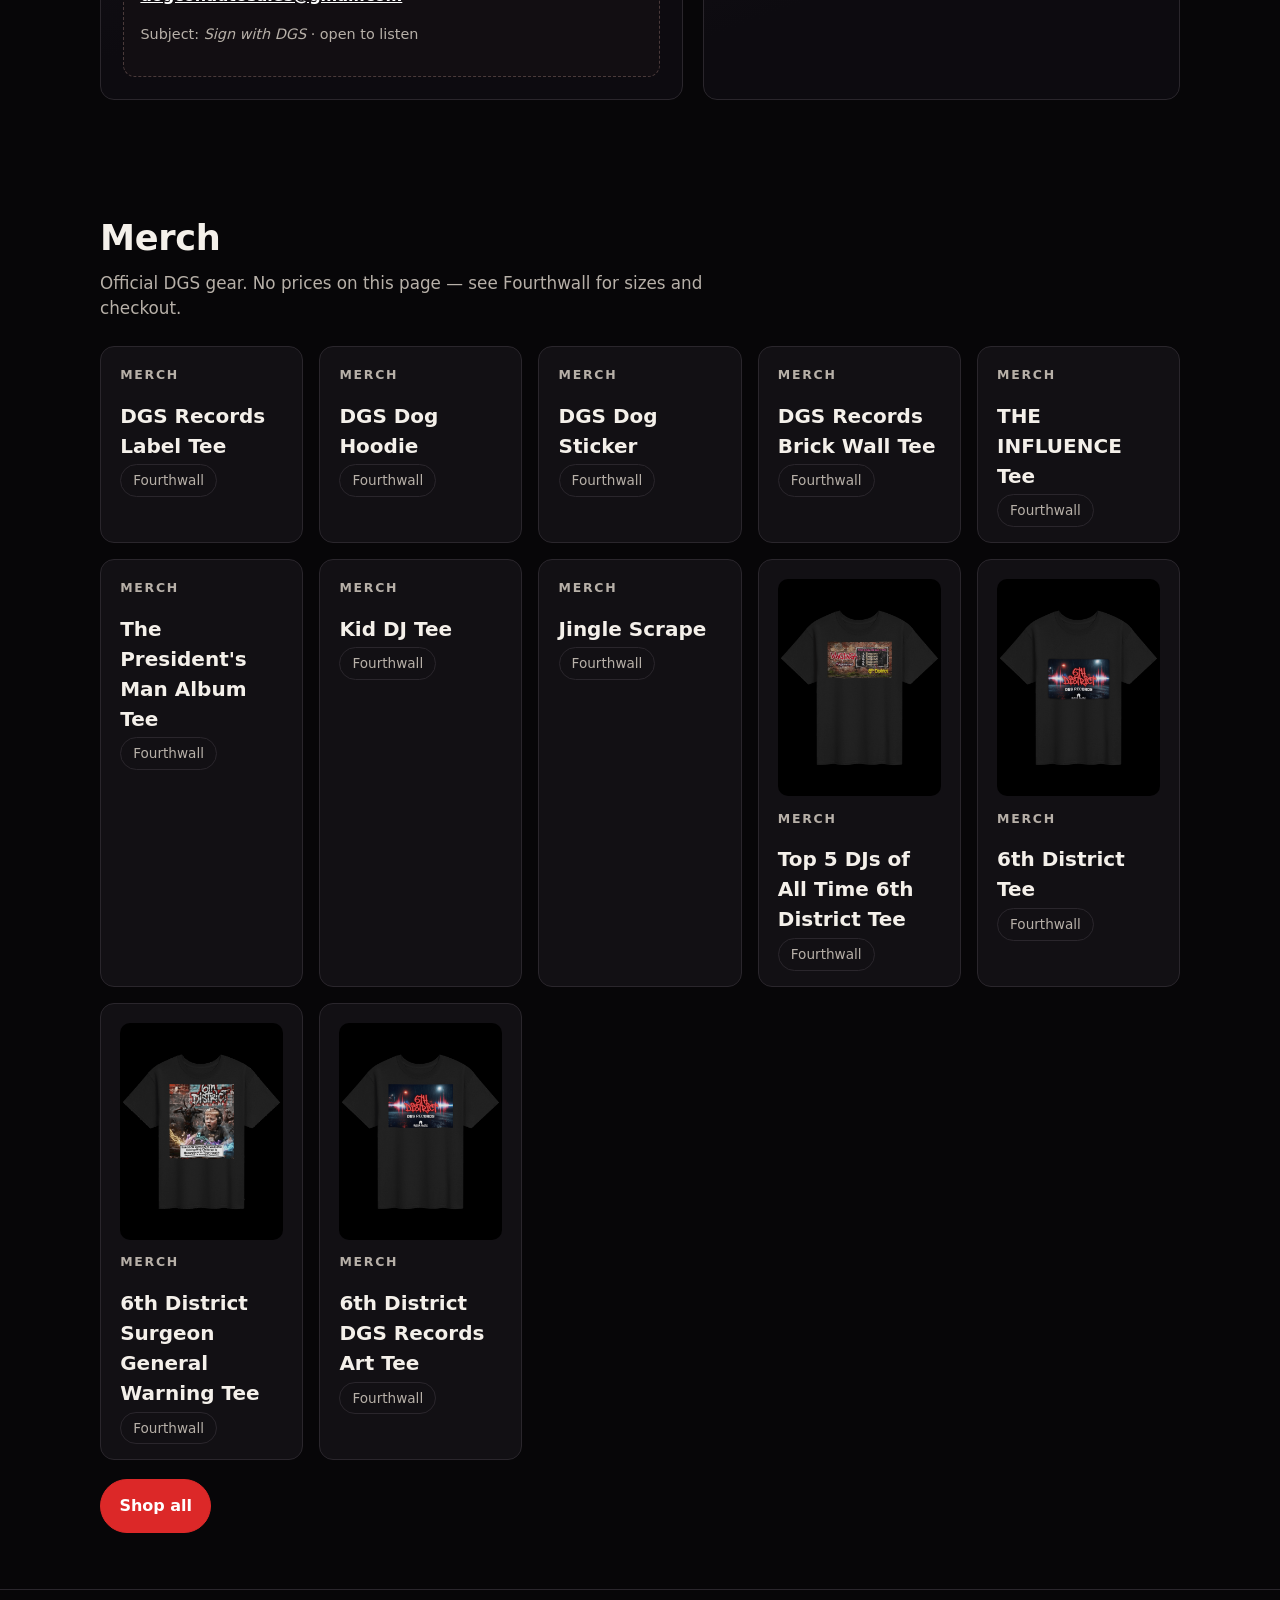
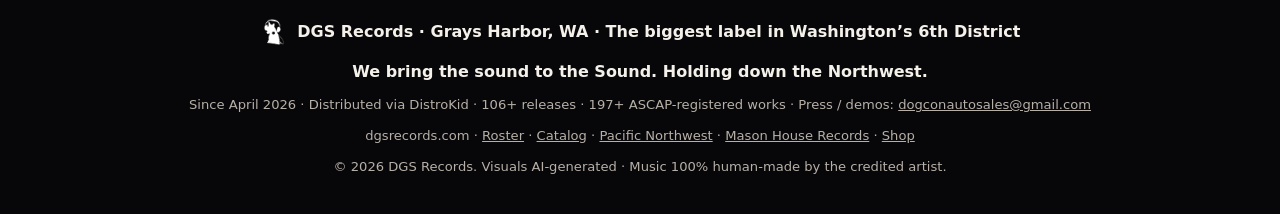
==== commit ad562173: "Add a pay-what-you-want Bandcamp button on the homepage. Co-authored-by: dogcon-bot <dogcon-bot@user" ====
--- a/index.html
+++ b/index.html
@@ -167,6 +167,7 @@
           <a class="chip" href="https://djdogcon.bandcamp.com" target="_blank" rel="noopener">Bandcamp</a>
           <a class="chip" href="https://www.youtube.com/@DJDogcon" target="_blank" rel="noopener">YouTube</a>
         </div>
+        <p><a class="btn" href="https://djdogcon.bandcamp.com" target="_blank" rel="noopener">Buy direct, pay what you want</a></p>
       </div>
     </article>
     <article class="card artist-feat">
@@ -289,6 +290,7 @@
 <section id="catalog">
   <h2 class="presence">Catalog wall</h2>
   <p class="sub-big">DGS-xxx on the parent label. MHR-xxx on Mason House. <a href="catalog.html">Full table →</a></p>
+  <p><a class="btn" href="https://djdogcon.bandcamp.com" target="_blank" rel="noopener">Buy direct, pay what you want</a></p>
   <div class="catalog-wall">
     <a class="release" href="https://djdogcon.com/" target="_blank" rel="noopener">
       <img src="assets/releases/the_payback.webp" width="600" height="600" alt="The Payback cover" loading="lazy">
